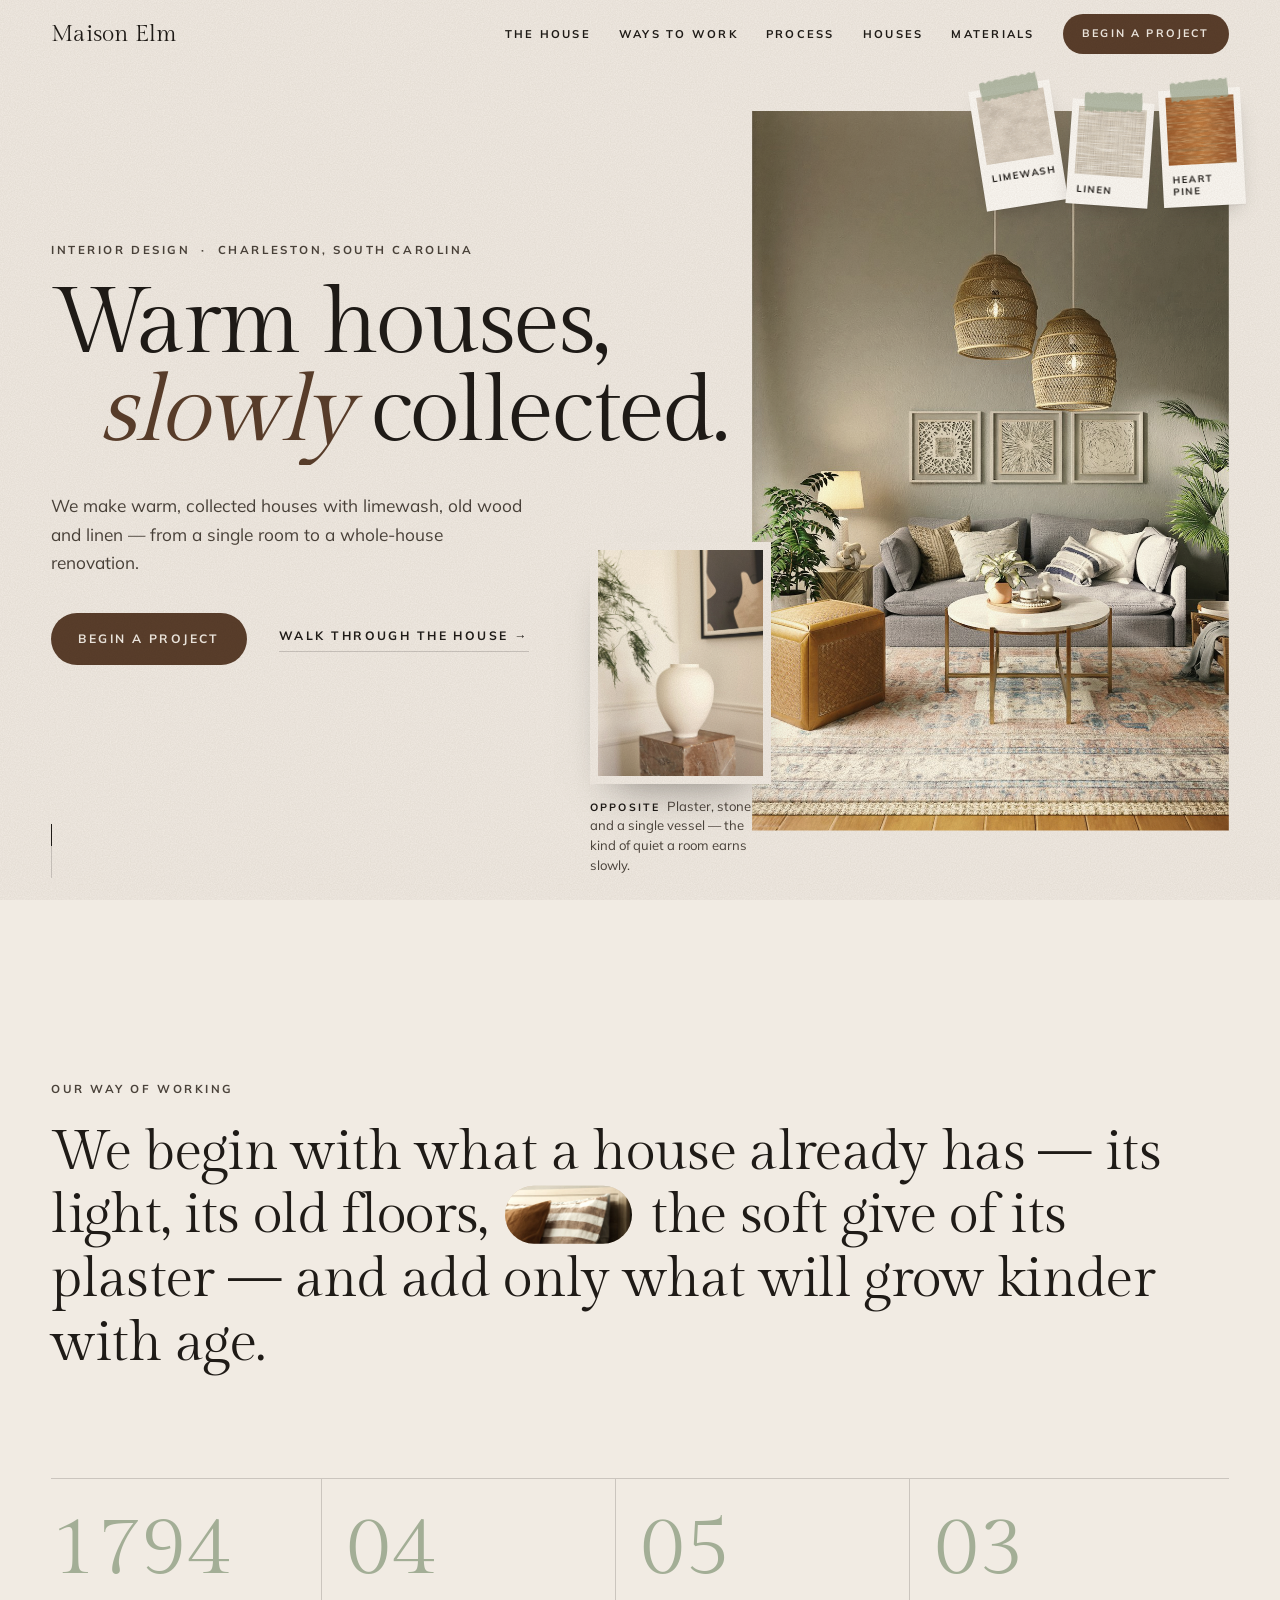
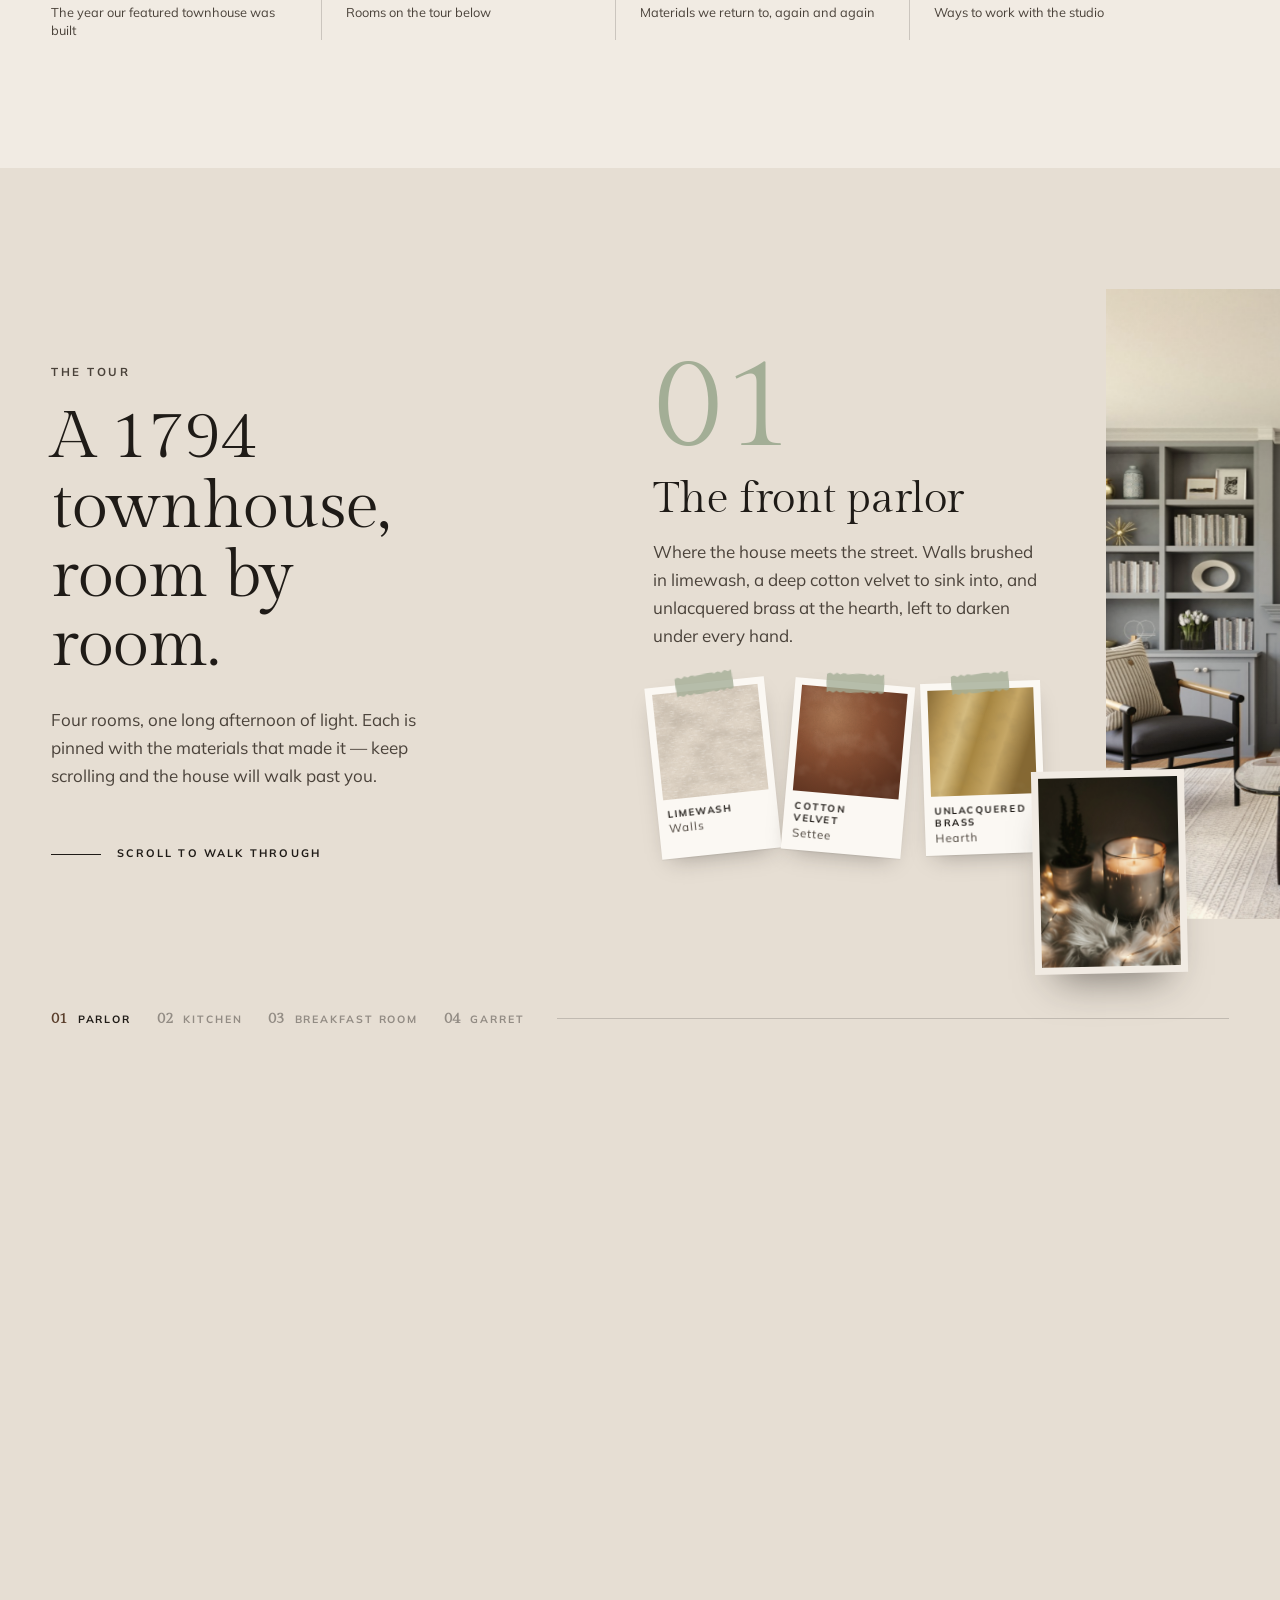
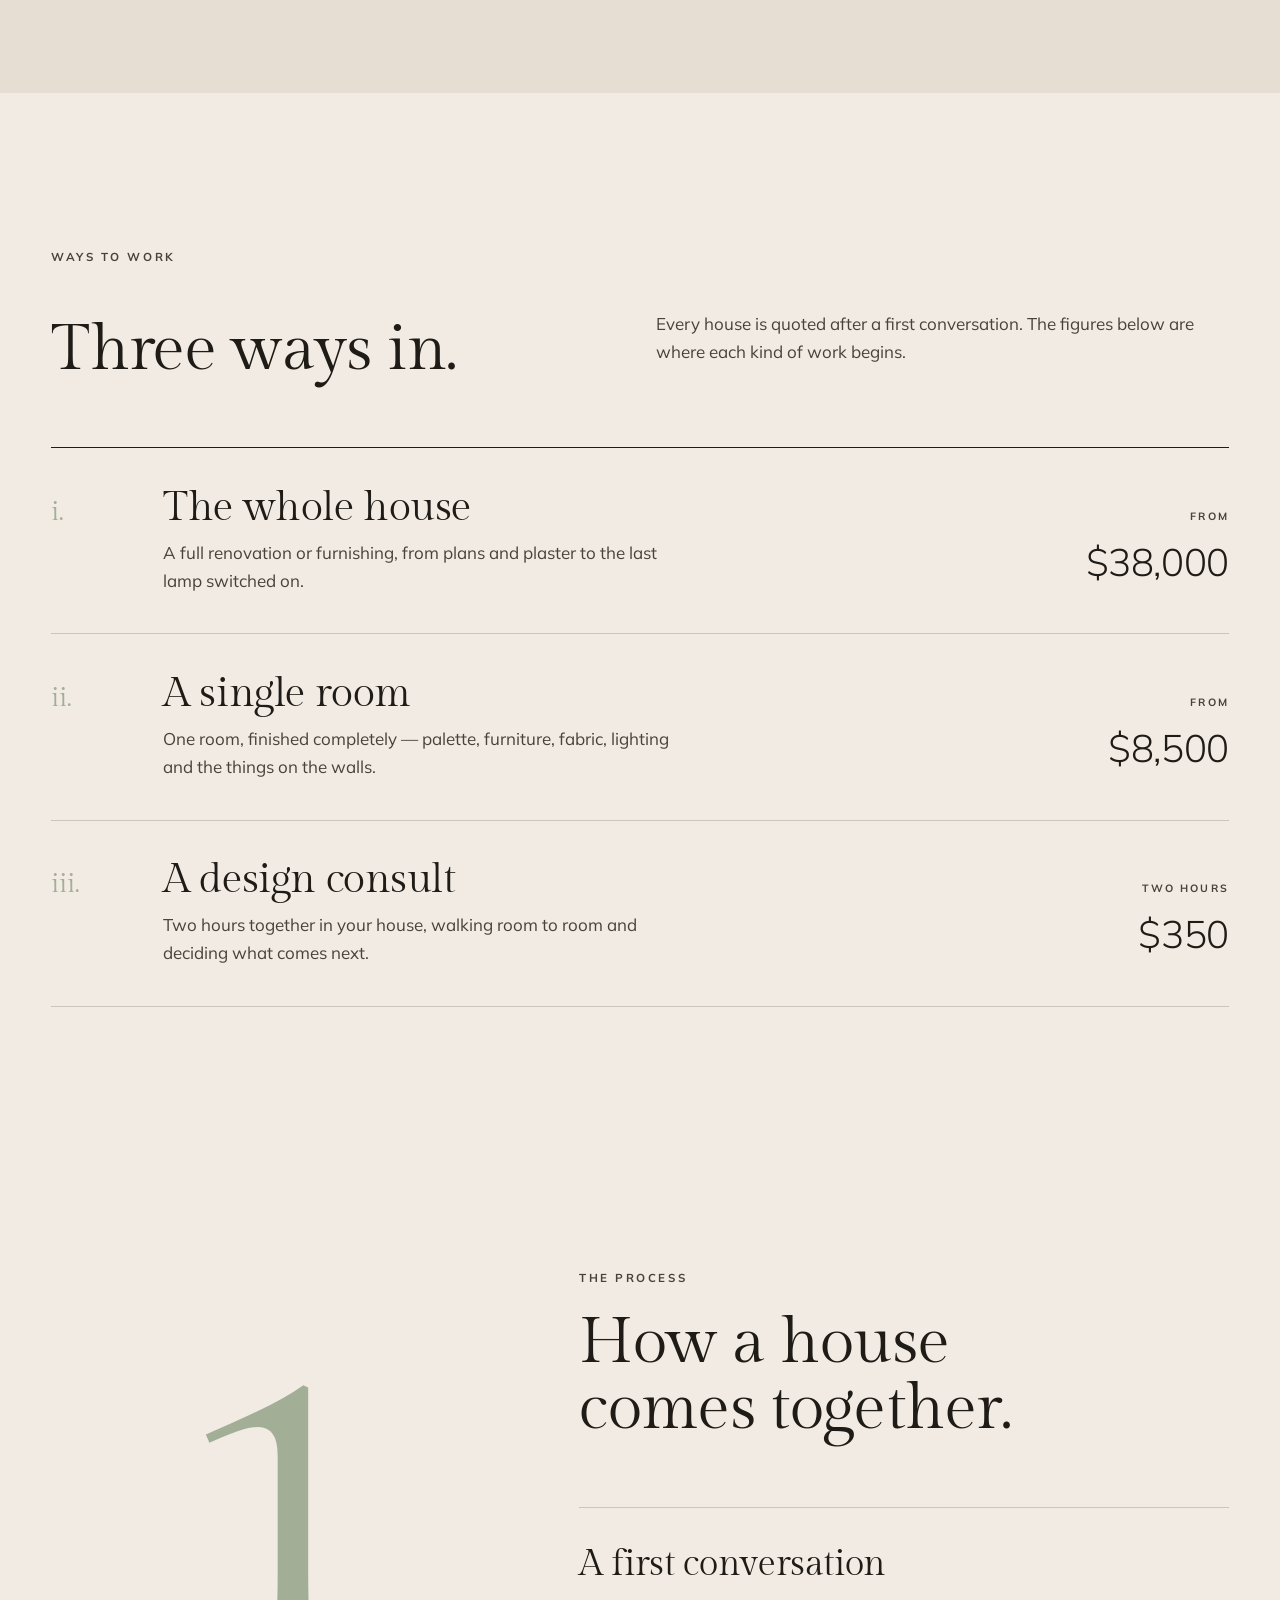
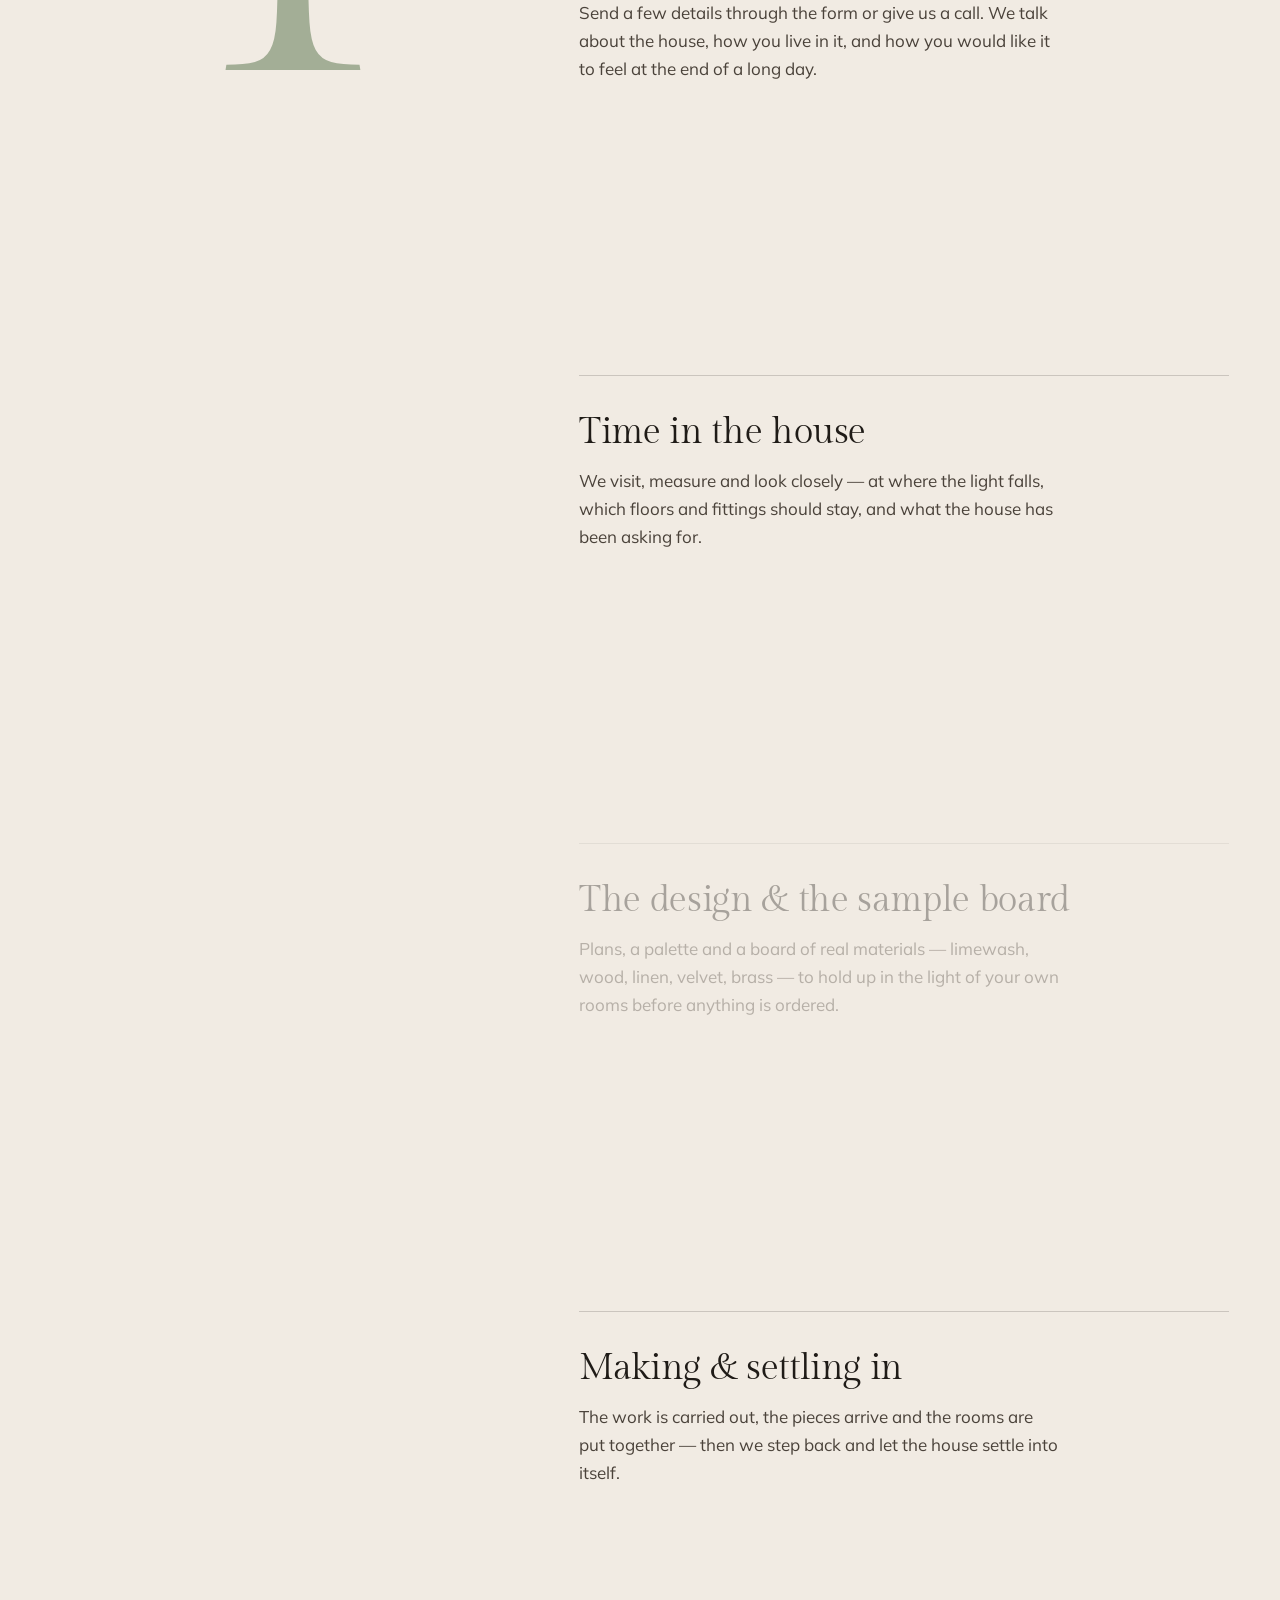
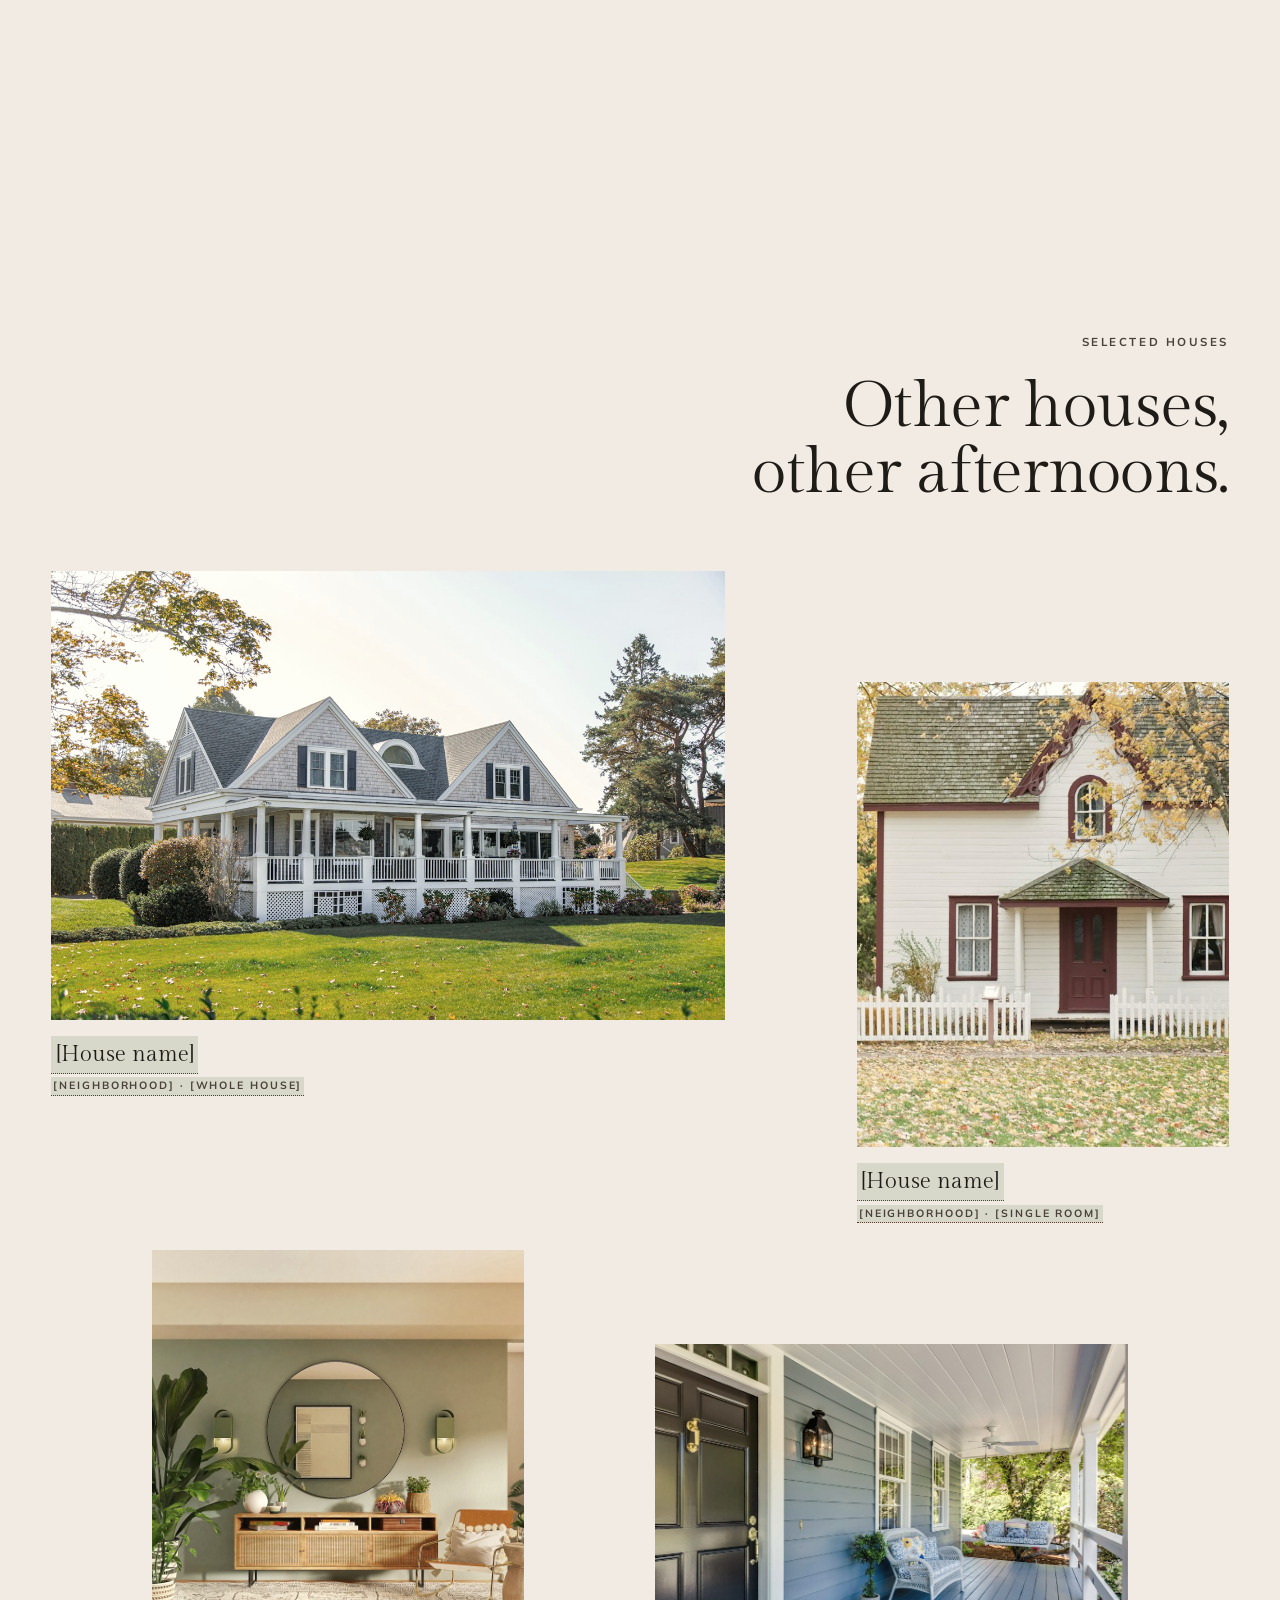
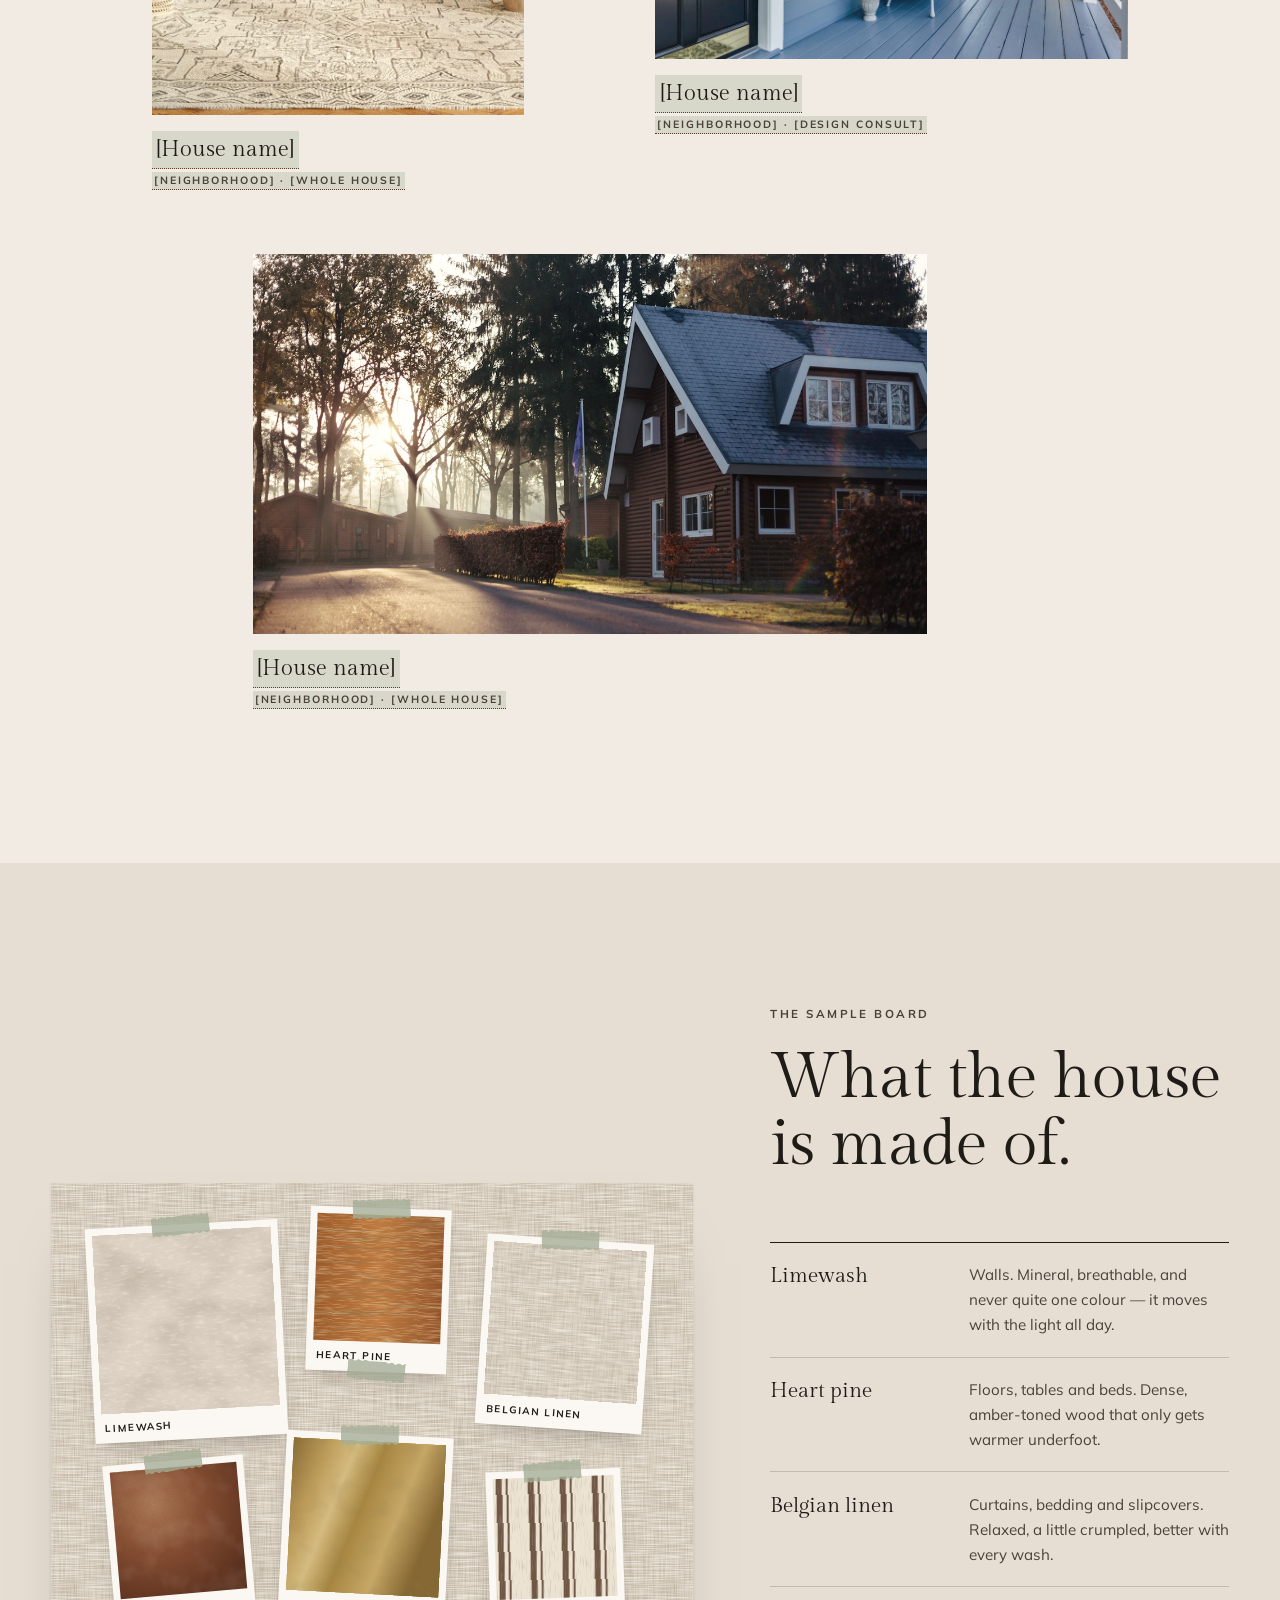
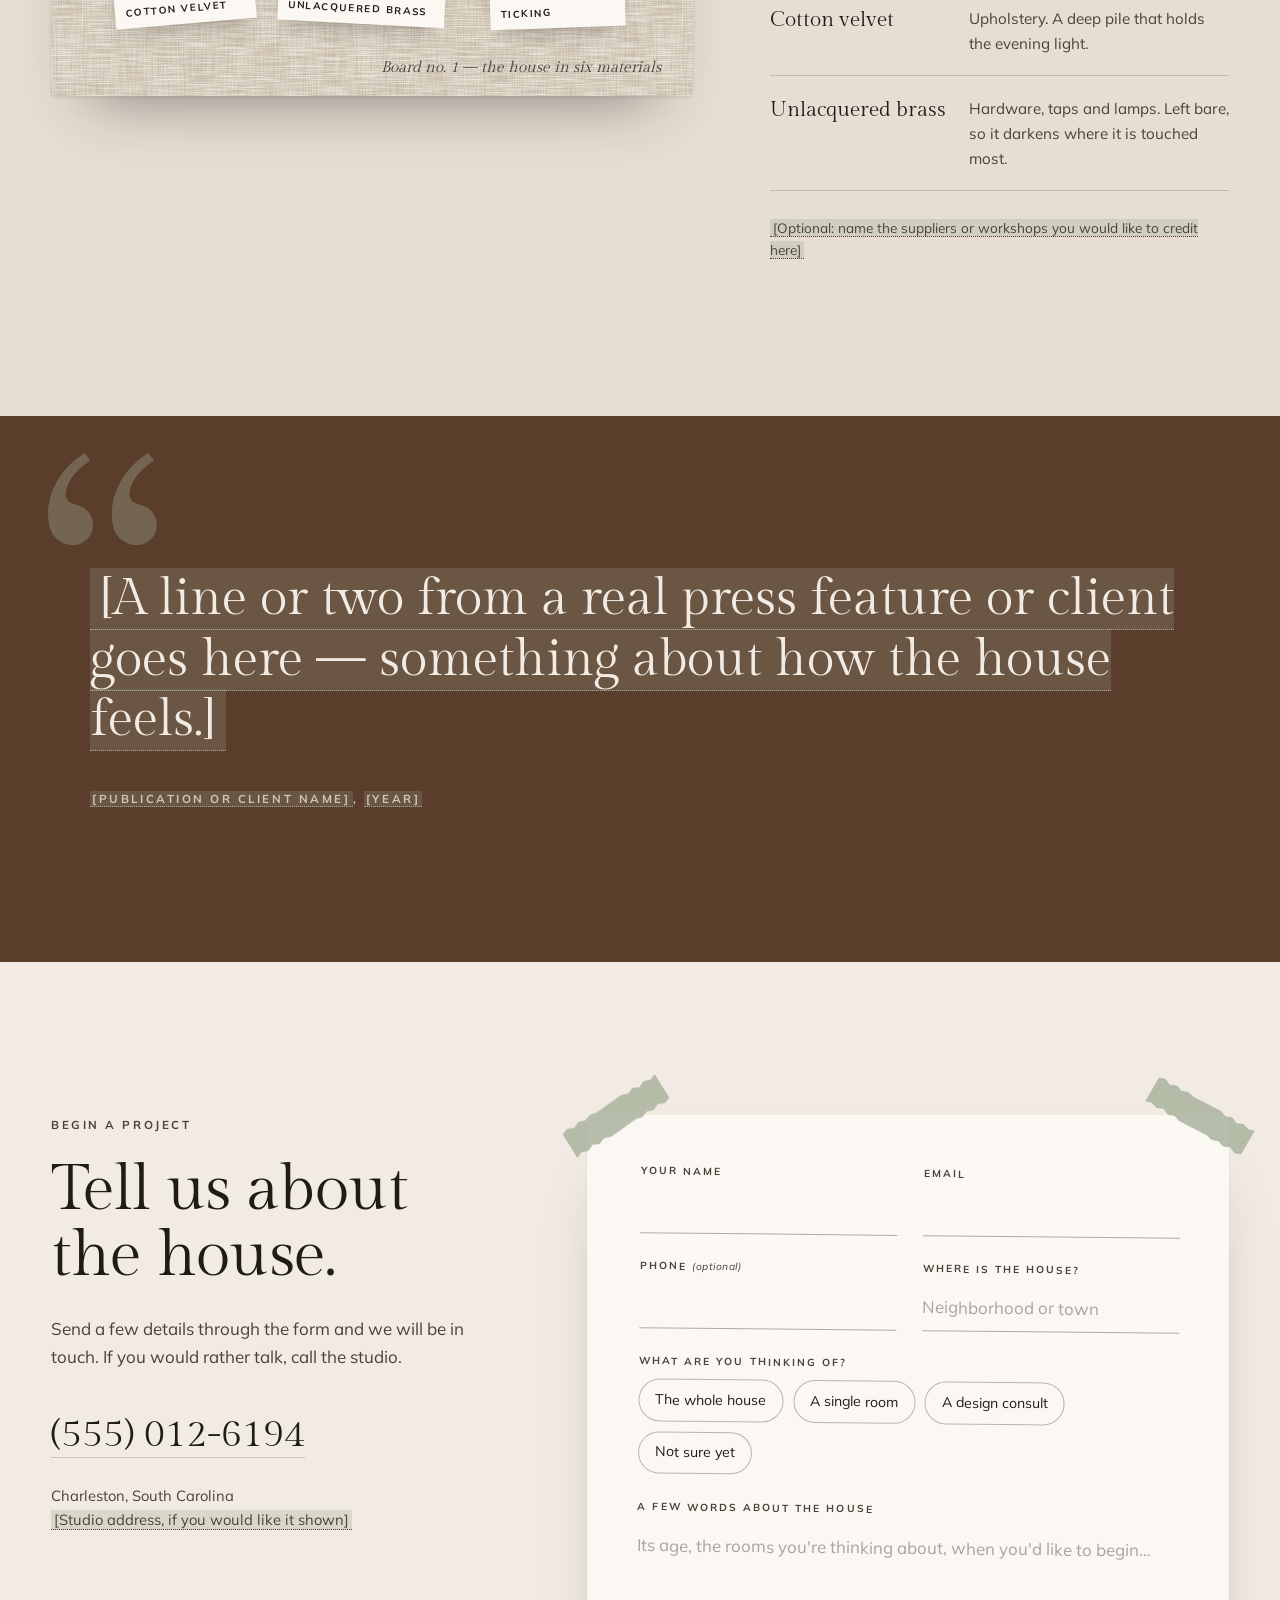
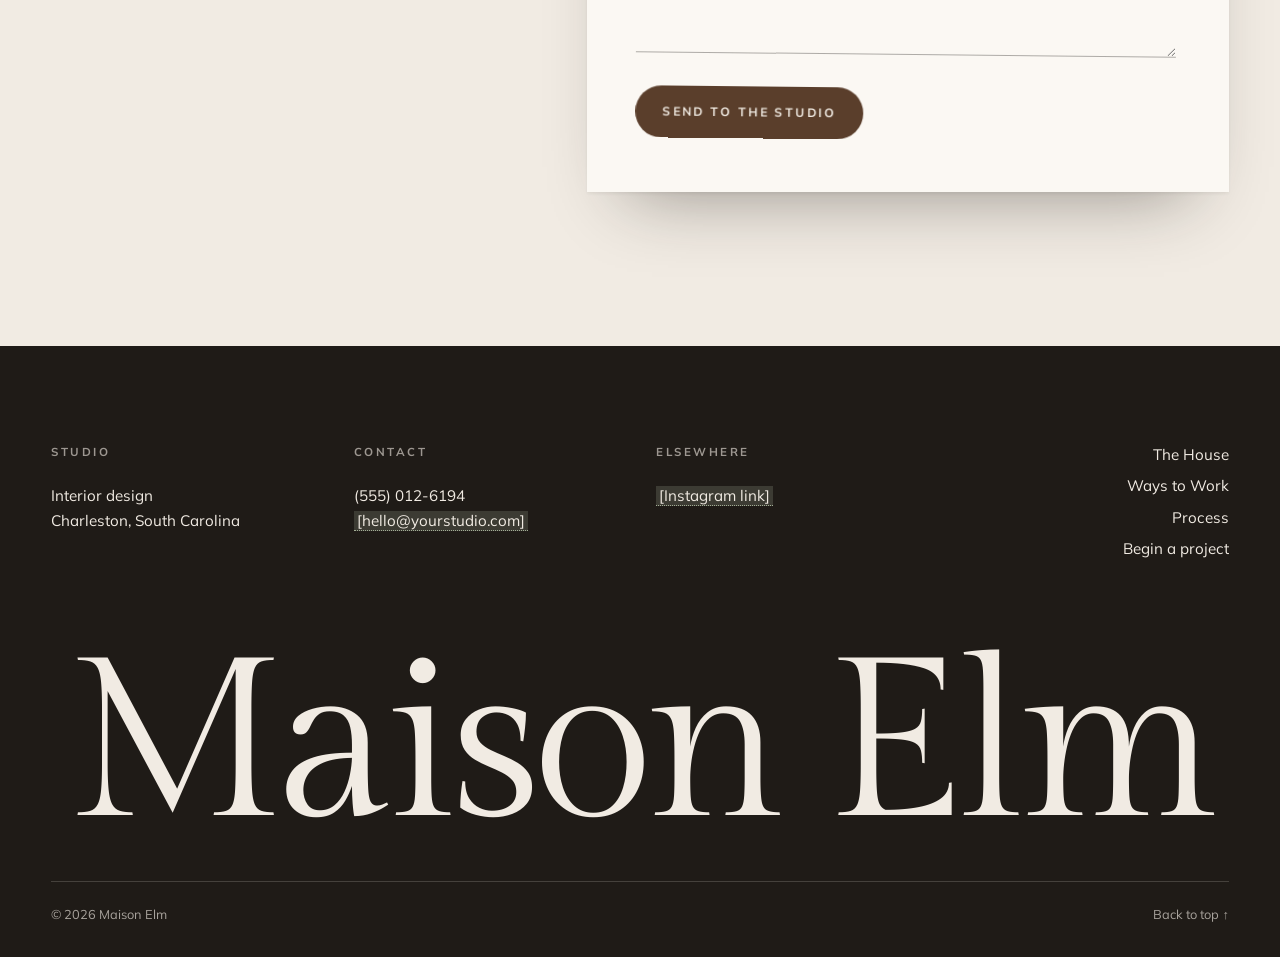
==== index.html @ 468bd179 "Build Maison Elm one-page website Shelter-magazine layout: hero with photo wipe and taped swatches, " ====
<!doctype html>
<html lang="en">
<head>
  <meta charset="utf-8">
  <meta name="viewport" content="width=device-width, initial-scale=1">
  <title>Maison Elm — Interior design in Charleston, South Carolina</title>
  <meta name="description" content="Maison Elm is an interior design studio in Charleston, South Carolina, making warm, collected houses with limewash, old wood and linen — from a single room to a whole-house renovation.">
  <meta property="og:title" content="Maison Elm — Interior design, Charleston">
  <meta property="og:description" content="Warm, collected houses with limewash, old wood and linen.">
  <meta property="og:image" content="images/hero-room.jpg">
  <meta name="theme-color" content="#F1EBE3">
  <link rel="icon" href="images/favicon.svg" type="image/svg+xml">

  <link rel="preconnect" href="https://fonts.googleapis.com">
  <link rel="preconnect" href="https://fonts.gstatic.com" crossorigin>
  <link href="https://fonts.googleapis.com/css2?family=Gilda+Display&family=Mulish:ital,wght@0,300;0,400;0,600;0,700;1,400&display=swap" rel="stylesheet">
  <link rel="stylesheet" href="css/style.css">
  <script>document.documentElement.classList.add('js');</script>
</head>
<body>

<!--
  =====================================================================
  HOW TO EDIT THIS PAGE
  Anything in [square brackets] with a dotted sage highlight is a
  PLACEHOLDER — replace it with your real details, then remove the
  class="ph" from around it. Photos live in the /images folder: drop
  in your own photo with the same file name to swap one.
  =====================================================================
-->

<a class="skip" href="#main">Skip to content</a>

<header class="site-header" id="top">
  <a class="wordmark" href="#top" aria-label="Maison Elm, back to top">Maison Elm</a>
  <nav class="site-nav" id="site-nav" aria-label="Main">
    <a href="#tour">The House</a>
    <a href="#work">Ways to Work</a>
    <a href="#process">Process</a>
    <a href="#houses">Houses</a>
    <a href="#materials">Materials</a>
    <a class="btn btn--small" href="#enquire">Begin a project</a>
  </nav>
  <button class="nav-toggle" aria-expanded="false" aria-controls="site-nav">
    <span class="nav-toggle__label">Menu</span>
    <span class="nav-toggle__lines" aria-hidden="true"></span>
  </button>
</header>

<main id="main">

  <!-- ============ HERO ============ -->
  <section class="hero" aria-labelledby="hero-title">
    <div class="hero__text">
      <p class="eyebrow hero__eyebrow">Interior design &nbsp;·&nbsp; Charleston, South Carolina</p>
      <h1 class="hero__title" id="hero-title">
        <span class="line"><span>Warm houses,</span></span>
        <span class="line line--indent"><span><em>slowly</em> collected.</span></span>
      </h1>
      <p class="hero__lede">We make warm, collected houses with limewash, old wood and linen — from a single room to a whole-house renovation.</p>
      <div class="hero__actions">
        <a class="btn" href="#enquire">Begin a project</a>
        <a class="link-arrow" href="#tour">Walk through the house <span aria-hidden="true">→</span></a>
      </div>
    </div>

    <div class="hero__media">
      <figure class="hero__photo photo">
        <img src="images/hero-room.jpg" width="1400" height="1400" alt="A sitting room in late-afternoon light, with woven rattan pendants, a linen sofa and an old rug." fetchpriority="high">
      </figure>

      <div class="hero__swatches" aria-hidden="true">
        <div class="swatch swatch--limewash" style="--r:-9deg; --d:0s"><span class="tape tape--top"></span><span class="swatch__chip"></span><span class="swatch__label">Limewash</span></div>
        <div class="swatch swatch--linen" style="--r:4deg; --d:.14s"><span class="tape tape--top"></span><span class="swatch__chip"></span><span class="swatch__label">Linen</span></div>
        <div class="swatch swatch--pine" style="--r:-3deg; --d:.28s"><span class="tape tape--top"></span><span class="swatch__chip"></span><span class="swatch__label">Heart pine</span></div>
      </div>

      <figure class="hero__detail">
        <div class="photo"><img src="images/hero-detail.jpg" width="700" height="1050" alt="A pale clay vessel on a marble plinth against a plaster wall."></div>
        <figcaption class="caption"><span class="caption__kicker">Opposite</span> Plaster, stone and a single vessel — the kind of quiet a room earns slowly.</figcaption>
      </figure>
    </div>

    <a class="hero__scroll" href="#philosophy" aria-label="Scroll to the next section"><span></span></a>
  </section>

  <!-- ============ PHILOSOPHY ============ -->
  <section class="philosophy" id="philosophy" aria-label="Our philosophy">
    <p class="eyebrow reveal">Our way of working</p>
    <p class="philosophy__statement reveal">
      We begin with what a house already has — its light, its old floors,
      <span class="pill photo" aria-hidden="true"><img src="images/philosophy-pill.jpg" width="600" height="900" alt="" loading="lazy"></span>
      the soft give of its plaster — and add only what will grow kinder with age.
    </p>

    <dl class="figures">
      <div class="figure reveal">
        <dt class="figure__label">The year our featured townhouse was built</dt>
        <dd class="figure__num" data-count="1794" data-from="1700">1794</dd>
      </div>
      <div class="figure reveal">
        <dt class="figure__label">Rooms on the tour below</dt>
        <dd class="figure__num" data-count="4" data-pad="2">04</dd>
      </div>
      <div class="figure reveal">
        <dt class="figure__label">Materials we return to, again and again</dt>
        <dd class="figure__num" data-count="5" data-pad="2">05</dd>
      </div>
      <div class="figure reveal">
        <dt class="figure__label">Ways to work with the studio</dt>
        <dd class="figure__num" data-count="3" data-pad="2">03</dd>
      </div>
    </dl>
  </section>

  <!-- ============ THE TOUR (signature) ============ -->
  <section class="tour" id="tour" aria-labelledby="tour-title">
    <div class="tour__sticky">
      <div class="tour__track">

        <div class="tour__intro">
          <p class="eyebrow">The tour</p>
          <h2 class="tour__title" id="tour-title">A 1794 townhouse, room by room.</h2>
          <p class="tour__intro-text">Four rooms, one long afternoon of light. Each is pinned with the materials that made it — keep scrolling and the house will walk past you.</p>
          <p class="tour__hint" aria-hidden="true"><span class="tour__hint-line"></span>Scroll to walk through</p>
        </div>

        <!-- Room 01 -->
        <article class="room" data-room="0" aria-labelledby="room1">
          <div class="room__text">
            <span class="room__num" aria-hidden="true">01</span>
            <h3 class="room__name" id="room1">The front parlor</h3>
            <p class="room__caption">Where the house meets the street. Walls brushed in limewash, a deep cotton velvet to sink into, and unlacquered brass at the hearth, left to darken under every hand.</p>
            <div class="room__swatches">
              <div class="card swatch swatch--limewash" style="--r:-6deg"><span class="tape tape--top"></span><span class="swatch__chip"></span><span class="swatch__label">Limewash<small>Walls</small></span></div>
              <div class="card swatch swatch--velvet" style="--r:5deg"><span class="tape tape--top"></span><span class="swatch__chip"></span><span class="swatch__label">Cotton velvet<small>Settee</small></span></div>
              <div class="card swatch swatch--brass" style="--r:-2deg"><span class="tape tape--top"></span><span class="swatch__chip"></span><span class="swatch__label">Unlacquered brass<small>Hearth</small></span></div>
            </div>
          </div>
          <figure class="room__media">
            <div class="room__frame photo"><img src="images/tour-parlor.jpg" width="1600" height="1600" alt="A parlor with a lit fireplace between painted bookcases, two armchairs facing each other." loading="lazy"></div>
            <div class="room__inset photo"><img src="images/tour-parlor-detail.jpg" width="600" height="900" alt="Close-up: a candle burning in a glass beside a sheepskin." loading="lazy"></div>
          </figure>
        </article>

        <!-- Room 02 -->
        <article class="room room--b" data-room="1" aria-labelledby="room2">
          <div class="room__text">
            <span class="room__num" aria-hidden="true">02</span>
            <h3 class="room__name" id="room2">The kitchen</h3>
            <p class="room__caption">A working room that still feels like it belongs to the house. Heart pine underfoot, brass taps that mellow with use, and linen at the window to soften the morning.</p>
            <div class="room__swatches">
              <div class="card swatch swatch--pine" style="--r:4deg"><span class="tape tape--top"></span><span class="swatch__chip"></span><span class="swatch__label">Heart pine<small>Floors</small></span></div>
              <div class="card swatch swatch--brass" style="--r:-5deg"><span class="tape tape--top"></span><span class="swatch__chip"></span><span class="swatch__label">Unlacquered brass<small>Taps &amp; pulls</small></span></div>
              <div class="card swatch swatch--linen" style="--r:3deg"><span class="tape tape--top"></span><span class="swatch__chip"></span><span class="swatch__label">Belgian linen<small>Window</small></span></div>
            </div>
          </div>
          <figure class="room__media">
            <div class="room__frame photo"><img src="images/tour-kitchen.jpg" width="1400" height="1867" alt="A kitchen with deep green cabinets, open shelves and warm wooden floors." loading="lazy"></div>
            <div class="room__inset photo"><img src="images/tour-kitchen-detail.jpg" width="600" height="900" alt="Close-up: a brass gooseneck tap over a pale stone counter." loading="lazy"></div>
          </figure>
        </article>

        <!-- Room 03 -->
        <article class="room room--c" data-room="2" aria-labelledby="room3">
          <div class="room__text">
            <span class="room__num" aria-hidden="true">03</span>
            <h3 class="room__name" id="room3">The breakfast room</h3>
            <p class="room__caption">Built around the low sun. Ticking on the window seat, a scrubbed table that takes everything in its stride, and limewash the colour of warm milk.</p>
            <div class="room__swatches">
              <div class="card swatch swatch--ticking" style="--r:-4deg"><span class="tape tape--top"></span><span class="swatch__chip"></span><span class="swatch__label">Ticking<small>Window seat</small></span></div>
              <div class="card swatch swatch--limewash" style="--r:6deg"><span class="tape tape--top"></span><span class="swatch__chip"></span><span class="swatch__label">Limewash<small>Walls</small></span></div>
              <div class="card swatch swatch--pine" style="--r:-3deg"><span class="tape tape--top"></span><span class="swatch__chip"></span><span class="swatch__label">Heart pine<small>Table</small></span></div>
            </div>
          </div>
          <figure class="room__media">
            <div class="room__frame photo"><img src="images/tour-breakfast.jpg" width="1600" height="1063" alt="A breakfast table by tall windows in low golden light, with a long wooden window seat." loading="lazy"></div>
            <div class="room__inset photo"><img src="images/tour-breakfast-detail.jpg" width="600" height="400" alt="Close-up: speckled clay cups and a pot on a pale shelf." loading="lazy"></div>
          </figure>
        </article>

        <!-- Room 04 -->
        <article class="room room--d" data-room="3" aria-labelledby="room4">
          <div class="room__text">
            <span class="room__num" aria-hidden="true">04</span>
            <h3 class="room__name" id="room4">The garret bedroom</h3>
            <p class="room__caption">Up under the eaves, where the house goes quiet. Belgian linen piled deep, old pine boards, and nothing at all that asks for attention.</p>
            <div class="room__swatches">
              <div class="card swatch swatch--linen" style="--r:5deg"><span class="tape tape--top"></span><span class="swatch__chip"></span><span class="swatch__label">Belgian linen<small>Bedding</small></span></div>
              <div class="card swatch swatch--pine" style="--r:-6deg"><span class="tape tape--top"></span><span class="swatch__chip"></span><span class="swatch__label">Heart pine<small>Bed &amp; boards</small></span></div>
              <div class="card swatch swatch--ticking" style="--r:2deg"><span class="tape tape--top"></span><span class="swatch__chip"></span><span class="swatch__label">Ticking<small>Cushions</small></span></div>
            </div>
          </div>
          <figure class="room__media">
            <div class="room__frame photo"><img src="images/tour-garret.jpg" width="1600" height="1067" alt="A low bed on a solid pine platform, piled with pale linen against a plaster wall." loading="lazy"></div>
            <div class="room__inset photo"><img src="images/tour-garret-detail.jpg" width="600" height="900" alt="Close-up: a small wooden side table holding books and a dried stem." loading="lazy"></div>
          </figure>
        </article>

        <div class="tour__outro">
          <p class="tour__outro-text">That is the house.<br>Yours will be different.</p>
          <a class="btn" href="#enquire">Tell us about it</a>
        </div>
      </div>

      <!-- Room index + progress -->
      <div class="tour__ui">
        <ol class="tour__index" aria-label="Rooms on the tour">
          <li><button type="button" data-go="0"><span>01</span> Parlor</button></li>
          <li><button type="button" data-go="1"><span>02</span> Kitchen</button></li>
          <li><button type="button" data-go="2"><span>03</span> Breakfast room</button></li>
          <li><button type="button" data-go="3"><span>04</span> Garret</button></li>
        </ol>
        <div class="tour__progress" aria-hidden="true"><span></span></div>
      </div>
    </div>
  </section>

  <!-- ============ WAYS TO WORK ============ -->
  <section class="work" id="work" aria-labelledby="work-title">
    <header class="section-head reveal">
      <p class="eyebrow">Ways to work</p>
      <h2 class="section-title" id="work-title">Three ways in.</h2>
      <p class="section-intro">Every house is quoted after a first conversation. The figures below are where each kind of work begins.</p>
    </header>

    <ol class="services">
      <li class="service reveal">
        <span class="service__num">i.</span>
        <div class="service__body">
          <h3 class="service__name">The whole house</h3>
          <p class="service__desc">A full renovation or furnishing, from plans and plaster to the last lamp switched on.</p>
        </div>
        <p class="service__fee"><span class="service__from">from</span> <span class="price">$38,000</span></p>
      </li>
      <li class="service reveal">
        <span class="service__num">ii.</span>
        <div class="service__body">
          <h3 class="service__name">A single room</h3>
          <p class="service__desc">One room, finished completely — palette, furniture, fabric, lighting and the things on the walls.</p>
        </div>
        <p class="service__fee"><span class="service__from">from</span> <span class="price">$8,500</span></p>
      </li>
      <li class="service reveal">
        <span class="service__num">iii.</span>
        <div class="service__body">
          <h3 class="service__name">A design consult</h3>
          <p class="service__desc">Two hours together in your house, walking room to room and deciding what comes next.</p>
        </div>
        <p class="service__fee"><span class="service__from">two hours</span> <span class="price">$350</span></p>
      </li>
    </ol>
  </section>

  <!-- ============ PROCESS ============ -->
  <section class="process" id="process" aria-labelledby="process-title">
    <div class="process__numeral" aria-hidden="true"><span class="process__digit">1</span></div>
    <div class="process__content">
      <header class="section-head reveal">
        <p class="eyebrow">The process</p>
        <h2 class="section-title" id="process-title">How a house comes together.</h2>
      </header>
      <ol class="steps">
        <li class="step" data-step="1">
          <span class="step__num">01</span>
          <h3 class="step__title">A first conversation</h3>
          <p>Send a few details through the form or give us a call. We talk about the house, how you live in it, and how you would like it to feel at the end of a long day.</p>
        </li>
        <li class="step" data-step="2">
          <span class="step__num">02</span>
          <h3 class="step__title">Time in the house</h3>
          <p>We visit, measure and look closely — at where the light falls, which floors and fittings should stay, and what the house has been asking for.</p>
        </li>
        <li class="step" data-step="3">
          <span class="step__num">03</span>
          <h3 class="step__title">The design &amp; the sample board</h3>
          <p>Plans, a palette and a board of real materials — limewash, wood, linen, velvet, brass — to hold up in the light of your own rooms before anything is ordered.</p>
        </li>
        <li class="step" data-step="4">
          <span class="step__num">04</span>
          <h3 class="step__title">Making &amp; settling in</h3>
          <p>The work is carried out, the pieces arrive and the rooms are put together — then we step back and let the house settle into itself.</p>
        </li>
      </ol>
    </div>
  </section>

  <!-- ============ SELECTED HOUSES ============ -->
  <section class="houses" id="houses" aria-labelledby="houses-title">
    <header class="section-head reveal">
      <p class="eyebrow">Selected houses</p>
      <h2 class="section-title" id="houses-title">Other houses, other afternoons.</h2>
    </header>
    <div class="houses__grid">
      <figure class="house house--1 reveal">
        <div class="photo"><img src="images/house-1.jpg" width="1200" height="800" alt="A shingled house with a deep white porch behind a green lawn." loading="lazy"></div>
        <figcaption><span class="house__name ph">[House name]</span><span class="house__meta ph">[Neighborhood] · [Whole house]</span></figcaption>
      </figure>
      <figure class="house house--2 reveal">
        <div class="photo"><img src="images/house-2.jpg" width="1000" height="664" alt="A small white clapboard cottage with a red door among autumn trees." loading="lazy"></div>
        <figcaption><span class="house__name ph">[House name]</span><span class="house__meta ph">[Neighborhood] · [Single room]</span></figcaption>
      </figure>
      <figure class="house house--3 reveal">
        <div class="photo"><img src="images/house-5.jpg" width="1000" height="1000" alt="A sage-green sitting room with a round mirror, a low wooden console and a patterned rug." loading="lazy"></div>
        <figcaption><span class="house__name ph">[House name]</span><span class="house__meta ph">[Neighborhood] · [Whole house]</span></figcaption>
      </figure>
      <figure class="house house--4 reveal">
        <div class="photo"><img src="images/house-3.jpg" width="1000" height="667" alt="A painted porch with a black front door, a lantern and a wicker settee." loading="lazy"></div>
        <figcaption><span class="house__name ph">[House name]</span><span class="house__meta ph">[Neighborhood] · [Design consult]</span></figcaption>
      </figure>
      <figure class="house house--5 reveal">
        <div class="photo"><img src="images/house-4.jpg" width="1200" height="800" alt="A gabled house among tall trees, lit by low evening sun." loading="lazy"></div>
        <figcaption><span class="house__name ph">[House name]</span><span class="house__meta ph">[Neighborhood] · [Whole house]</span></figcaption>
      </figure>
    </div>
  </section>

  <!-- ============ SAMPLE BOARD + SOURCES ============ -->
  <section class="materials" id="materials" aria-labelledby="materials-title">
    <div class="board reveal" aria-hidden="true">
      <div class="swatch board__s board__s--1 swatch--limewash" style="--r:-3deg"><span class="tape tape--top"></span><span class="swatch__chip"></span><span class="swatch__label">Limewash</span></div>
      <div class="swatch board__s board__s--2 swatch--pine" style="--r:2deg"><span class="tape tape--top"></span><span class="tape tape--bottom"></span><span class="swatch__chip"></span><span class="swatch__label">Heart pine</span></div>
      <div class="swatch board__s board__s--3 swatch--linen" style="--r:4deg"><span class="tape tape--top"></span><span class="swatch__chip"></span><span class="swatch__label">Belgian linen</span></div>
      <div class="swatch board__s board__s--4 swatch--velvet" style="--r:-5deg"><span class="tape tape--top"></span><span class="swatch__chip"></span><span class="swatch__label">Cotton velvet</span></div>
      <div class="swatch board__s board__s--5 swatch--brass" style="--r:3deg"><span class="tape tape--top"></span><span class="swatch__chip"></span><span class="swatch__label">Unlacquered brass</span></div>
      <div class="swatch board__s board__s--6 swatch--ticking" style="--r:-2deg"><span class="tape tape--top"></span><span class="swatch__chip"></span><span class="swatch__label">Ticking</span></div>
      <p class="board__note">Board no. 1 — <span>the house in six materials</span></p>
    </div>

    <div class="sources">
      <header class="section-head reveal">
        <p class="eyebrow">The sample board</p>
        <h2 class="section-title" id="materials-title">What the house is made of.</h2>
      </header>
      <dl class="sources__list">
        <div class="source reveal"><dt>Limewash</dt><dd>Walls. Mineral, breathable, and never quite one colour — it moves with the light all day.</dd></div>
        <div class="source reveal"><dt>Heart pine</dt><dd>Floors, tables and beds. Dense, amber-toned wood that only gets warmer underfoot.</dd></div>
        <div class="source reveal"><dt>Belgian linen</dt><dd>Curtains, bedding and slipcovers. Relaxed, a little crumpled, better with every wash.</dd></div>
        <div class="source reveal"><dt>Cotton velvet</dt><dd>Upholstery. A deep pile that holds the evening light.</dd></div>
        <div class="source reveal"><dt>Unlacquered brass</dt><dd>Hardware, taps and lamps. Left bare, so it darkens where it is touched most.</dd></div>
      </dl>
      <p class="sources__note reveal"><span class="ph">[Optional: name the suppliers or workshops you would like to credit here]</span></p>
    </div>
  </section>

  <!-- ============ PRESS ============ -->
  <section class="press" aria-label="In the press">
    <span class="press__mark" aria-hidden="true">“</span>
    <blockquote class="press__quote reveal">
      <p><span class="ph ph--dark">[A line or two from a real press feature or client goes here — something about how the house feels.]</span></p>
      <footer class="press__source"><span class="ph ph--dark">[Publication or client name]</span>, <span class="ph ph--dark">[Year]</span></footer>
    </blockquote>
  </section>

  <!-- ============ ENQUIRY FORM ============ -->
  <section class="enquire" id="enquire" aria-labelledby="enquire-title">
    <div class="enquire__intro reveal">
      <p class="eyebrow">Begin a project</p>
      <h2 class="section-title" id="enquire-title">Tell us about the house.</h2>
      <p>Send a few details through the form and we will be in touch. If you would rather talk, call the studio.</p>
      <p class="enquire__phone"><a href="tel:+15550126194">(555) 012-6194</a></p>
      <p class="enquire__where">Charleston, South Carolina<br><span class="ph">[Studio address, if you would like it shown]</span></p>
    </div>

    <div class="card-form reveal">
      <span class="tape tape--tl" aria-hidden="true"></span>
      <span class="tape tape--tr" aria-hidden="true"></span>
      <form class="form" name="project" method="POST" data-netlify="true" netlify-honeypot="company" action="#enquire" novalidate>
        <input type="hidden" name="form-name" value="project">
        <p class="hidden-field"><label>Leave this empty <input name="company" tabindex="-1" autocomplete="off"></label></p>

        <div class="form__row">
          <label class="field"><span>Your name</span><input name="name" type="text" autocomplete="name" required></label>
          <label class="field"><span>Email</span><input name="email" type="email" autocomplete="email" required></label>
        </div>
        <div class="form__row">
          <label class="field"><span>Phone <em>(optional)</em></span><input name="phone" type="tel" autocomplete="tel"></label>
          <label class="field"><span>Where is the house?</span><input name="location" type="text" placeholder="Neighborhood or town"></label>
        </div>

        <fieldset class="field field--choices">
          <legend>What are you thinking of?</legend>
          <div class="choices">
            <label class="choice"><input type="radio" name="service" value="Whole house"><span>The whole house</span></label>
            <label class="choice"><input type="radio" name="service" value="Single room"><span>A single room</span></label>
            <label class="choice"><input type="radio" name="service" value="Design consult"><span>A design consult</span></label>
            <label class="choice"><input type="radio" name="service" value="Not sure yet"><span>Not sure yet</span></label>
          </div>
        </fieldset>

        <label class="field"><span>A few words about the house</span><textarea name="message" rows="4" placeholder="Its age, the rooms you're thinking about, when you'd like to begin…"></textarea></label>

        <div class="form__foot">
          <button class="btn" type="submit">Send to the studio</button>
          <p class="form__status" role="status" aria-live="polite"></p>
        </div>
      </form>
    </div>
  </section>

</main>

<!-- ============ FOOTER ============ -->
<footer class="site-footer">
  <div class="footer__top">
    <div class="footer__col">
      <p class="eyebrow eyebrow--light">Studio</p>
      <p>Interior design<br>Charleston, South Carolina</p>
    </div>
    <div class="footer__col">
      <p class="eyebrow eyebrow--light">Contact</p>
      <p><a href="tel:+15550126194">(555) 012-6194</a><br><span class="ph ph--dark">[hello@yourstudio.com]</span></p>
    </div>
    <div class="footer__col">
      <p class="eyebrow eyebrow--light">Elsewhere</p>
      <p><span class="ph ph--dark">[Instagram link]</span></p>
    </div>
    <nav class="footer__col footer__nav" aria-label="Footer">
      <a href="#tour">The House</a>
      <a href="#work">Ways to Work</a>
      <a href="#process">Process</a>
      <a href="#enquire">Begin a project</a>
    </nav>
  </div>
  <p class="footer__name" aria-hidden="true">Maison Elm</p>
  <div class="footer__base">
    <p>© <span data-year>2026</span> Maison Elm</p>
    <a href="#top">Back to top ↑</a>
  </div>
</footer>

<script src="js/main.js" defer></script>
</body>
</html>
---- css/style.css ----
/* =====================================================================
   Maison Elm — stylesheet
   Colours and fonts live in :root below. Change a colour once there
   and it updates everywhere.
   ===================================================================== */

:root {
  --linen:   #F1EBE3;   /* page background */
  --plaster: #E6DED3;   /* tour + sample board */
  --walnut:  #5A3E2B;   /* buttons + press */
  --sage:    #A3AE96;   /* numerals + tape */
  --ink:     #1F1B17;   /* type + footer */

  --ink-soft: #4a423a;
  --rule: rgba(31, 27, 23, .18);
  --tape: rgba(163, 174, 150, .78);

  --serif: "Gilda Display", "Didot", "Bodoni 72", Georgia, serif;
  --sans: "Mulish", "Helvetica Neue", Arial, sans-serif;

  --gutter: clamp(1rem, 4vw, 3.5rem);
  --max: 1440px;
  --ease: cubic-bezier(.22, .8, .2, 1);
  --ease-wipe: cubic-bezier(.7, 0, .2, 1);
  --header-h: 68px;
}

/* ---------- Base ---------- */
*, *::before, *::after { box-sizing: border-box; }
html { -webkit-text-size-adjust: 100%; scroll-behavior: smooth; }
body {
  margin: 0;
  background: var(--linen);
  color: var(--ink);
  font-family: var(--sans);
  font-weight: 400;
  font-size: clamp(1rem, .95rem + .2vw, 1.0625rem);
  line-height: 1.65;
  -webkit-font-smoothing: antialiased;
  overflow-x: clip;
}
/* paper grain over everything */
body::after {
  content: "";
  position: fixed; inset: 0;
  background: url(../images/textures/grain.svg) repeat;
  background-size: 240px;
  opacity: .22;
  mix-blend-mode: multiply;
  pointer-events: none;
  z-index: 100;
}
img { display: block; max-width: 100%; height: auto; }
a { color: inherit; }
h1, h2, h3 { font-family: var(--serif); font-weight: 400; margin: 0; line-height: 1.04; letter-spacing: -.01em; }
p { margin: 0 0 1em; }
em { font-style: italic; }
button { font: inherit; color: inherit; }
::selection { background: var(--sage); color: var(--ink); }
:focus-visible { outline: 2px solid var(--walnut); outline-offset: 3px; }

.skip {
  position: absolute; left: 1rem; top: -4rem; z-index: 200;
  background: var(--ink); color: var(--linen); padding: .6rem 1rem; text-decoration: none;
}
.skip:focus { top: 1rem; }

/* small spaced capitals */
.eyebrow {
  font-family: var(--sans);
  font-size: .72rem;
  font-weight: 700;
  letter-spacing: .22em;
  text-transform: uppercase;
  color: var(--ink-soft);
  margin-bottom: 1.4rem;
}
.eyebrow--light { color: rgba(241, 235, 227, .6); }

/* PLACEHOLDERS — replace these with real details */
.ph {
  background: rgba(163, 174, 150, .32);
  border-bottom: 1px dotted var(--walnut);
  padding: 0 .2em;
  font-style: normal;
}
.ph--dark { background: rgba(163, 174, 150, .22); border-color: var(--sage); }

/* ---------- Buttons ---------- */
.btn {
  display: inline-flex; align-items: center; gap: .6em;
  background: var(--walnut); color: var(--linen);
  border: 0; border-radius: 999px;
  padding: 1rem 1.7rem;
  font-family: var(--sans); font-size: .76rem; font-weight: 700;
  letter-spacing: .2em; text-transform: uppercase; text-decoration: none;
  cursor: pointer;
  transition: background .4s var(--ease), transform .4s var(--ease);
}
.btn:hover { background: #47301f; transform: translateY(-2px); }
.btn--small { padding: .7rem 1.2rem; font-size: .68rem; }
.link-arrow {
  font-size: .76rem; font-weight: 700; letter-spacing: .2em; text-transform: uppercase;
  text-decoration: none; border-bottom: 1px solid var(--rule); padding-bottom: .3rem;
}
.link-arrow span { display: inline-block; transition: transform .4s var(--ease); }
.link-arrow:hover span { transform: translateX(5px); }

/* ---------- Photos share one warm late-afternoon light ---------- */
.photo { position: relative; overflow: hidden; background: #d9cdbd; }
.photo img { width: 100%; height: 100%; object-fit: cover; filter: sepia(.16) saturate(.9) contrast(.97) brightness(1.01); }
.photo::after {
  content: ""; position: absolute; inset: 0; pointer-events: none;
  background:
    linear-gradient(118deg, rgba(255, 190, 120, .26) 0%, rgba(255, 210, 160, .06) 45%, rgba(70, 38, 16, .16) 100%);
  mix-blend-mode: soft-light;
}

/* ---------- Tape ---------- */
.tape {
  position: absolute; z-index: 3;
  width: 58px; height: 20px;
  background: var(--tape);
  box-shadow: 0 1px 2px rgba(31, 27, 23, .08);
  clip-path: polygon(0 8%, 6% 0, 12% 10%, 18% 0, 24% 8%, 30% 0, 36% 6%, 64% 0, 70% 8%, 76% 0, 82% 10%, 88% 0, 94% 8%, 100% 0, 100% 92%, 94% 100%, 88% 90%, 82% 100%, 76% 92%, 70% 100%, 64% 94%, 36% 100%, 30% 92%, 24% 100%, 18% 90%, 12% 100%, 6% 92%, 0 100%);
}
.tape--top { top: -9px; left: 50%; transform: translateX(-50%) rotate(-3deg); }
.tape--bottom { bottom: -9px; left: 50%; transform: translateX(-50%) rotate(4deg); }

/* ---------- Swatches ---------- */
.swatch {
  position: relative;
  background: #fbf8f3;
  padding: 7px 7px 0;
  box-shadow: 0 1px 1px rgba(31, 27, 23, .06), 0 10px 22px -10px rgba(31, 27, 23, .35);
  transform: rotate(var(--r, 0deg));
}
.swatch__chip { display: block; aspect-ratio: 1; background-size: cover; background-position: center; }
.swatch__label {
  display: block;
  padding: .5rem .2rem .55rem;
  font-size: .6rem; font-weight: 700; letter-spacing: .16em; text-transform: uppercase;
  line-height: 1.3; color: var(--ink);
}
.swatch__label small { display: block; font-weight: 400; letter-spacing: .08em; text-transform: none; font-size: .72rem; color: var(--ink-soft); margin-top: .15rem; }
.swatch--limewash .swatch__chip { background-image: url(../images/textures/limewash.svg); }
.swatch--pine     .swatch__chip { background-image: url(../images/textures/heartpine.svg); }
.swatch--linen    .swatch__chip { background-image: url(../images/textures/linen.svg); background-size: 220px; }
.swatch--velvet   .swatch__chip { background-image: url(../images/textures/velvet.svg); }
.swatch--brass    .swatch__chip { background-image: url(../images/textures/brass.svg); }
.swatch--ticking  .swatch__chip { background-image: url(../images/textures/ticking.svg); background-size: 64px auto; background-repeat: repeat; }

.caption { font-size: .82rem; line-height: 1.5; color: var(--ink-soft); }
.caption__kicker { font-weight: 700; font-size: .66rem; letter-spacing: .2em; text-transform: uppercase; color: var(--ink); margin-right: .4em; }

/* =====================================================================
   HEADER
   ===================================================================== */
.site-header {
  position: fixed; top: 0; left: 0; right: 0; z-index: 50;
  height: var(--header-h);
  display: flex; align-items: center; justify-content: space-between;
  padding: 0 var(--gutter);
  transition: transform .5s var(--ease), background .4s, box-shadow .4s;
}
.site-header.is-solid { background: rgba(241, 235, 227, .92); backdrop-filter: blur(8px); -webkit-backdrop-filter: blur(8px); box-shadow: 0 1px 0 var(--rule); }
.site-header.is-hidden { transform: translateY(-100%); }
.wordmark { font-family: var(--serif); font-size: 1.45rem; text-decoration: none; letter-spacing: .01em; }
.site-nav { display: flex; align-items: center; gap: clamp(1rem, 2.2vw, 2.2rem); }
.site-nav a:not(.btn) {
  font-size: .7rem; font-weight: 700; letter-spacing: .2em; text-transform: uppercase; text-decoration: none;
  position: relative;
}
.site-nav a:not(.btn)::after {
  content: ""; position: absolute; left: 0; right: 0; bottom: -4px; height: 1px; background: currentColor;
  transform: scaleX(0); transform-origin: left; transition: transform .4s var(--ease);
}
.site-nav a:not(.btn):hover::after { transform: scaleX(1); }
.nav-toggle { display: none; }

/* =====================================================================
   HERO
   ===================================================================== */
.hero {
  position: relative;
  max-width: var(--max); margin: 0 auto;
  min-height: 100svh;
  padding: calc(var(--header-h) + 3vh) var(--gutter) 6vh;
  display: grid;
  grid-template-columns: repeat(12, 1fr);
  column-gap: 1.5rem;
  align-items: center;
}
.hero__text { grid-column: 1 / 9; grid-row: 1; position: relative; z-index: 4; padding-bottom: 4vh; }
.hero__title {
  font-size: clamp(3.3rem, 7.3vw, 8.8rem);
  line-height: .94;
  white-space: nowrap;
  letter-spacing: -.025em;
  margin: 0 0 2.2rem;
}
.hero__title .line { display: block; overflow: hidden; padding-bottom: .08em; margin-bottom: -.08em; }
.hero__title .line > span { display: inline-block; }
.hero__title .line--indent { padding-left: .5em; }
.hero__title em { font-style: italic; color: var(--walnut); }
.hero__lede { max-width: 30rem; font-size: 1.08rem; color: var(--ink-soft); margin-bottom: 2.2rem; }
.hero__actions { display: flex; align-items: center; gap: 2rem; flex-wrap: wrap; }

.hero__media { grid-column: 8 / 13; grid-row: 1; position: relative; }
.hero__photo { margin: 0; height: min(80vh, 820px); min-height: 460px; }
.hero__photo img { object-position: 40% 50%; }

.hero__swatches {
  position: absolute; top: -26px; right: -14px; z-index: 3;
  display: flex; gap: 10px;
}
.hero__swatches .swatch { width: clamp(64px, 6.4vw, 92px); }
.hero__swatches .swatch:nth-child(2) { margin-top: 16px; }
.hero__swatches .swatch:nth-child(3) { margin-top: 4px; }

.hero__detail {
  position: absolute; z-index: 3;
  left: -34%; bottom: -5vh;
  width: 38%;
  margin: 0;
  display: flex; flex-direction: column; gap: .8rem;
}
.hero__detail .photo { aspect-ratio: 3 / 4; border: 8px solid var(--linen); box-shadow: 0 24px 40px -24px rgba(31, 27, 23, .5); }
.hero__detail .caption { max-width: 16rem; }

.hero__scroll {
  position: absolute; left: var(--gutter); bottom: 2.4vh;
  width: 1px; height: 54px; background: var(--rule); overflow: hidden;
}
.hero__scroll span { position: absolute; left: 0; top: 0; width: 1px; height: 40%; background: var(--ink); animation: scrollcue 2.4s var(--ease) infinite; }
@keyframes scrollcue { 0% { transform: translateY(-100%); } 100% { transform: translateY(260%); } }

/* --- Load choreography (only when JS is on and motion allowed) --- */
@media (prefers-reduced-motion: no-preference) {
  .js .hero__photo { clip-path: inset(100% 0 0 0); }
  .js .hero__photo img { transform: scale(1.18); }
  .js .hero__title .line > span { transform: translateY(108%); }
  .js .hero__eyebrow, .js .hero__lede, .js .hero__actions { opacity: 0; transform: translateY(14px); }
  .js .hero__detail { opacity: 0; transform: translateY(40px); }
  .js .hero__swatches .swatch { opacity: 0; transform: translateY(-70vh) rotate(calc(var(--r) * -3)); }

  .is-loaded .hero__photo { clip-path: inset(0 0 0 0); transition: clip-path 1.5s var(--ease-wipe) .1s; }
  .is-loaded .hero__photo img { transform: scale(1); transition: transform 2.2s var(--ease) .1s; }
  .is-loaded .hero__title .line > span { transform: translateY(0); transition: transform 1.2s var(--ease) .45s; }
  .is-loaded .hero__title .line:nth-child(2) > span { transition-delay: .6s; }
  .is-loaded .hero__eyebrow, .is-loaded .hero__lede, .is-loaded .hero__actions { opacity: 1; transform: none; transition: opacity 1s var(--ease) .9s, transform 1s var(--ease) .9s; }
  .is-loaded .hero__lede { transition-delay: 1s; }
  .is-loaded .hero__actions { transition-delay: 1.1s; }
  .is-loaded .hero__detail { opacity: 1; transform: none; transition: opacity 1.1s var(--ease) 1.1s, transform 1.3s var(--ease) 1.1s; }
  .is-loaded .hero__swatches .swatch { animation: drop 1.05s cubic-bezier(.3, .9, .35, 1.12) calc(1.45s + var(--d)) both; }
}
@keyframes drop {
  0%   { opacity: 0; transform: translateY(-70vh) rotate(calc(var(--r) * -3)); }
  60%  { opacity: 1; }
  78%  { transform: translateY(6px) rotate(calc(var(--r) * 1.15)); }
  100% { opacity: 1; transform: translateY(0) rotate(var(--r)); }
}

/* ---------- Scroll reveals ---------- */
@media (prefers-reduced-motion: no-preference) {
  .js .reveal { opacity: 0; transform: translateY(28px); transition: opacity 1.1s var(--ease), transform 1.1s var(--ease); }
  .js .reveal.in-view { opacity: 1; transform: none; }
}

/* =====================================================================
   SECTIONS — shared
   ===================================================================== */
section { scroll-margin-top: 20px; }
.section-head { margin-bottom: clamp(2.5rem, 5vw, 4.5rem); }
.section-title { font-size: clamp(2.4rem, 5vw, 4.6rem); max-width: 14ch; }
.section-intro { max-width: 34rem; color: var(--ink-soft); margin-top: 1.4rem; }

/* =====================================================================
   PHILOSOPHY
   ===================================================================== */
.philosophy {
  max-width: var(--max); margin: 0 auto;
  padding: clamp(6rem, 14vw, 12rem) var(--gutter) clamp(5rem, 10vw, 9rem);
}
.philosophy__statement {
  font-family: var(--serif);
  font-size: clamp(1.9rem, 4.3vw, 4.1rem);
  line-height: 1.16;
  letter-spacing: -.012em;
  margin: 0 0 clamp(4rem, 8vw, 7rem);
  max-width: 1150px;
}
.pill {
  display: inline-block;
  vertical-align: middle;
  width: 2.3em; height: 1.05em;
  border-radius: 999px;
  margin: -.1em .08em 0;
  transform: translateY(-.04em);
}
.pill img { transition: transform 1.6s var(--ease); }
.philosophy__statement.in-view .pill img { transform: scale(1.12); }

.figures {
  margin: 0;
  display: grid; grid-template-columns: repeat(4, 1fr);
  border-top: 1px solid var(--rule);
}
.figure {
  display: flex; flex-direction: column-reverse; justify-content: flex-end;
  padding: 1.8rem 1.5rem 0 0;
  border-right: 1px solid var(--rule);
  margin-right: 1.5rem;
}
.figure:last-child { border-right: 0; margin-right: 0; }
.figure:nth-child(2) { transition-delay: .1s; }
.figure:nth-child(3) { transition-delay: .2s; }
.figure:nth-child(4) { transition-delay: .3s; }
.figure__num {
  margin: 0 0 .8rem;
  font-family: var(--serif);
  font-size: clamp(3.4rem, 6.4vw, 6.4rem);
  line-height: 1;
  color: var(--sage);
  font-variant-numeric: lining-nums tabular-nums;
}
.figure__label { font-size: .8rem; line-height: 1.45; color: var(--ink-soft); max-width: 15rem; }

/* =====================================================================
   THE TOUR — pinned, slides sideways
   ===================================================================== */
.tour { position: relative; background: var(--plaster); }
.tour__sticky { position: relative; }
.tour__track { display: flex; flex-direction: column; }

.tour__intro, .tour__outro { padding: clamp(4rem, 8vw, 6rem) var(--gutter); }
.tour__title { font-size: clamp(2.6rem, 5.2vw, 5rem); max-width: 11ch; margin-bottom: 1.6rem; }
.tour__intro-text { max-width: 25rem; color: var(--ink-soft); }
.tour__hint { display: none; }
.tour__outro-text { font-family: var(--serif); font-size: clamp(2rem, 3.6vw, 3.4rem); line-height: 1.1; margin-bottom: 2rem; }

.room {
  position: relative;
  display: grid;
  grid-template-columns: minmax(0, 5fr) minmax(0, 7fr);
  gap: clamp(2rem, 5vw, 6rem);
  align-items: center;
  padding: clamp(3rem, 6vw, 5rem) var(--gutter);
}
.room__text { position: relative; z-index: 2; }
.room__num {
  display: block;
  font-family: var(--serif);
  font-size: clamp(4.4rem, 10vw, 9.5rem);
  line-height: .8;
  color: var(--sage);
  margin-bottom: 1.2rem;
  font-variant-numeric: lining-nums;
}
.room__name { font-size: clamp(2rem, 3.4vw, 3.3rem); margin-bottom: 1rem; }
.room__caption { max-width: 27rem; color: var(--ink-soft); margin-bottom: 2rem; }
.room__swatches { display: flex; gap: clamp(.6rem, 1.2vw, 1.1rem); max-width: 25rem; }
.room__swatches .swatch { flex: 1 1 0; min-width: 0; }

.room__media { position: relative; margin: 0; }
.room__frame { height: min(70vh, 640px); }
.room__frame img { width: 116%; max-width: none; margin-left: -8%; will-change: transform; }
.room__inset {
  position: absolute; z-index: 2;
  left: -9%; bottom: -7%;
  width: 28%; aspect-ratio: 3 / 4;
  border: 7px solid var(--linen);
  box-shadow: 0 26px 40px -22px rgba(31, 27, 23, .55);
  will-change: transform;
}
.room--b .room__frame { height: min(76vh, 700px); width: 78%; margin-left: auto; }
.room--b .room__inset { left: 4%; bottom: auto; top: 8%; width: 30%; }
.room--c .room__frame { height: min(60vh, 560px); }
.room--c .room__inset { left: auto; right: -5%; bottom: -10%; width: 32%; aspect-ratio: 3 / 2; }
.room--d .room__frame { height: min(66vh, 600px); width: 92%; }
.room--d .room__inset { left: auto; right: 0; top: -8%; bottom: auto; width: 24%; }

.tour__ui { display: none; }

/* Pinned, sideways version (turned on by JS when motion is allowed) */
.tour--pinned .tour__sticky { position: sticky; top: 0; height: 100vh; height: 100svh; overflow: hidden; }
.tour--pinned .tour__track { flex-direction: row; height: 100%; will-change: transform; }
.tour--pinned .tour__intro,
.tour--pinned .tour__outro { flex: 0 0 auto; width: min(36rem, 86vw); display: flex; flex-direction: column; justify-content: center; padding-right: 2rem; }
.tour--pinned .tour__outro { width: min(30rem, 80vw); align-items: flex-start; }
.tour--pinned .tour__hint {
  display: flex; align-items: center; gap: 1rem; margin-top: 2.4rem;
  font-size: .68rem; font-weight: 700; letter-spacing: .2em; text-transform: uppercase;
}
.tour__hint-line { display: inline-block; width: 50px; height: 1px; background: var(--ink); animation: hint 2.2s var(--ease) infinite; transform-origin: left; }
@keyframes hint { 0% { transform: scaleX(0); } 60% { transform: scaleX(1); } 100% { transform: scaleX(1); opacity: 0; } }
.tour--pinned .room {
  flex: 0 0 auto;
  width: min(90vw, 1320px);
  height: 100%;
  padding: calc(var(--header-h) + 1rem) clamp(2rem, 6vw, 6rem) 7rem;
}
.tour--pinned .tour__ui {
  display: flex; align-items: center; gap: 2rem;
  position: absolute; left: var(--gutter); right: var(--gutter); bottom: 2rem; z-index: 4;
}
.tour__index { list-style: none; display: flex; gap: clamp(.8rem, 2vw, 2rem); margin: 0; padding: 0; flex: 0 0 auto; }
.tour__index button {
  background: none; border: 0; padding: .3rem 0; cursor: pointer;
  font-size: .66rem; font-weight: 700; letter-spacing: .18em; text-transform: uppercase;
  color: rgba(31, 27, 23, .42); transition: color .4s;
}
.tour__index button span { font-family: var(--serif); font-size: .95rem; letter-spacing: 0; margin-right: .35rem; color: inherit; }
.tour__index button[aria-current="true"] { color: var(--ink); }
.tour__index button[aria-current="true"] span { color: var(--walnut); }
.tour__progress { position: relative; flex: 1; height: 1px; background: var(--rule); }
.tour__progress span { position: absolute; inset: 0; background: var(--ink); transform-origin: left; transform: scaleX(0); }

/* swatch cards tumble in when a room arrives */
@media (prefers-reduced-motion: no-preference) {
  .tour--pinned .room .card { opacity: 0; transform: translate(40px, -120px) rotate(calc(var(--r) * 6)); }
  .tour--pinned .room.is-seen .card { animation: tumble 1.1s cubic-bezier(.3, .9, .35, 1.1) both; }
  .tour--pinned .room.is-seen .card:nth-child(2) { animation-delay: .12s; }
  .tour--pinned .room.is-seen .card:nth-child(3) { animation-delay: .24s; }
  .tour--pinned .room .room__num,
  .tour--pinned .room .room__name,
  .tour--pinned .room .room__caption { opacity: 0; transform: translateY(24px); transition: opacity .9s var(--ease), transform .9s var(--ease); }
  .tour--pinned .room.is-seen .room__num { opacity: 1; transform: none; }
  .tour--pinned .room.is-seen .room__name { opacity: 1; transform: none; transition-delay: .08s; }
  .tour--pinned .room.is-seen .room__caption { opacity: 1; transform: none; transition-delay: .16s; }
}
@keyframes tumble {
  0%   { opacity: 0; transform: translate(40px, -120px) rotate(calc(var(--r) * 6)); }
  55%  { opacity: 1; }
  75%  { transform: translate(-2px, 6px) rotate(calc(var(--r) * -.6)); }
  100% { opacity: 1; transform: translate(0, 0) rotate(var(--r)); }
}

/* =====================================================================
   WAYS TO WORK
   ===================================================================== */
.work { max-width: var(--max); margin: 0 auto; padding: clamp(6rem, 12vw, 11rem) var(--gutter); }
.work .section-head { display: grid; grid-template-columns: 1fr 1fr; align-items: end; column-gap: 2rem; }
.work .section-head .eyebrow { grid-column: 1 / -1; }
.services { list-style: none; margin: 0; padding: 0; border-top: 1px solid var(--ink); }
.service {
  display: grid;
  grid-template-columns: 5rem minmax(0, 1fr) auto;
  align-items: baseline;
  gap: 2rem;
  padding: clamp(1.8rem, 3vw, 2.8rem) 0;
  border-bottom: 1px solid var(--rule);
  transition: background .5s var(--ease), padding .5s var(--ease);
}
.service:hover { background: rgba(230, 222, 211, .55); }
.service__num { font-family: var(--serif); font-size: 1.6rem; color: var(--sage); }
.service__name { font-size: clamp(1.8rem, 3.2vw, 3rem); margin-bottom: .6rem; }
.service__desc { color: var(--ink-soft); max-width: 32rem; margin: 0; }
.service__fee { margin: 0; text-align: right; white-space: nowrap; }
.service__from { display: block; font-size: .66rem; font-weight: 700; letter-spacing: .2em; text-transform: uppercase; color: var(--ink-soft); margin-bottom: .3rem; }
.price {
  font-family: var(--sans); font-weight: 300;
  font-size: clamp(1.7rem, 3vw, 2.7rem);
  font-variant-numeric: tabular-nums lining-nums;
  letter-spacing: -.01em;
}

/* =====================================================================
   PROCESS — one giant numeral
   ===================================================================== */
.process {
  max-width: var(--max); margin: 0 auto;
  padding: 0 var(--gutter) clamp(6rem, 12vw, 10rem);
  display: grid; grid-template-columns: minmax(0, 5fr) minmax(0, 7fr); gap: clamp(2rem, 5vw, 6rem);
}
.process__numeral {
  position: sticky; top: 8vh; align-self: start;
  height: 84vh;
  display: flex; align-items: center; justify-content: center;
  font-family: var(--serif);
  font-size: clamp(16rem, 34vw, 34rem);
  line-height: .8;
  color: var(--sage);
  overflow: hidden;
}
.process__digit { display: inline-block; transition: transform .7s var(--ease), opacity .7s var(--ease); }
.process__digit.is-out { transform: translateY(-30%); opacity: 0; }
.process__digit.is-in { transform: translateY(30%); opacity: 0; transition: none; }
.process__content { padding-top: 12vh; }
.steps { list-style: none; margin: 0; padding: 0; }
.step {
  min-height: 52vh;
  padding: 2.4rem 0;
  border-top: 1px solid var(--rule);
  opacity: .35; transition: opacity .7s var(--ease);
}
.step.is-current { opacity: 1; }
.step__num { display: none; font-family: var(--serif); font-size: 3rem; color: var(--sage); line-height: 1; margin-bottom: .6rem; }
.step__title { font-size: clamp(1.7rem, 2.8vw, 2.6rem); margin-bottom: 1rem; }
.step p { max-width: 30rem; color: var(--ink-soft); }

/* =====================================================================
   SELECTED HOUSES — offset grid
   ===================================================================== */
.houses { max-width: var(--max); margin: 0 auto; padding: 0 var(--gutter) clamp(6rem, 12vw, 11rem); }
.houses .section-head { text-align: right; display: flex; flex-direction: column; align-items: flex-end; }
.houses__grid {
  display: grid;
  grid-template-columns: repeat(12, 1fr);
  column-gap: clamp(1rem, 2.4vw, 2.4rem);
  row-gap: clamp(2.5rem, 5vw, 5rem);
}
.house { margin: 0; }
.house .photo { aspect-ratio: 3 / 2; }
.house .photo img { transition: transform 1.6s var(--ease); }
.house:hover .photo img { transform: scale(1.04); }
.house figcaption { display: flex; flex-direction: column; gap: .2rem; margin-top: 1rem; }
.house__name { font-family: var(--serif); font-size: 1.4rem; align-self: flex-start; }
.house__meta { font-size: .66rem; font-weight: 700; letter-spacing: .18em; text-transform: uppercase; color: var(--ink-soft); align-self: flex-start; }
.house--1 { grid-column: 1 / 8; }
.house--2 { grid-column: 9 / 13; margin-top: 30%; }
.house--2 .photo { aspect-ratio: 4 / 5; }
.house--3 { grid-column: 2 / 6; margin-top: -10%; }
.house--3 .photo { aspect-ratio: 4 / 5; }
.house--4 { grid-column: 7 / 12; margin-top: 12%; }
.house--5 { grid-column: 3 / 10; }
.house--5 .photo { aspect-ratio: 16 / 9; }

/* =====================================================================
   SAMPLE BOARD + SOURCES
   ===================================================================== */
.materials {
  background: var(--plaster);
  padding: clamp(6rem, 11vw, 10rem) var(--gutter);
  display: grid;
  grid-template-columns: minmax(0, 7fr) minmax(0, 5fr);
  gap: clamp(3rem, 6vw, 7rem);
  align-items: center;
}
.materials > * { max-width: 760px; }
.board {
  position: relative;
  justify-self: end; width: 100%;
  aspect-ratio: 5 / 4;
  background: #efe8de url(../images/textures/linen.svg);
  background-size: 300px;
  box-shadow: 0 2px 3px rgba(31, 27, 23, .08), 0 40px 60px -40px rgba(31, 27, 23, .5);
  padding: 4%;
}
.board__s { position: absolute; }
.board__s--1 { left: 6%;  top: 8%;  width: 30%; }
.board__s--2 { left: 40%; top: 5%;  width: 22%; }
.board__s--3 { left: 67%; top: 11%; width: 26%; }
.board__s--4 { left: 9%;  top: 54%; width: 22%; }
.board__s--5 { left: 36%; top: 49%; width: 26%; }
.board__s--6 { left: 68%; top: 56%; width: 21%; }
.board__s .swatch__label { font-size: clamp(.5rem, .9vw, .62rem); }
.board__note {
  position: absolute; right: 5%; bottom: 3%; margin: 0;
  font-family: var(--serif); font-style: italic; font-size: clamp(.8rem, 1.2vw, 1rem); color: var(--ink-soft);
}
.board__note span { font-style: italic; }
.sources__list { margin: 0; border-top: 1px solid var(--ink); }
.source { display: grid; grid-template-columns: 11rem minmax(0, 1fr); gap: 1.4rem; padding: 1.2rem 0; border-bottom: 1px solid var(--rule); }
.source dt { font-family: var(--serif); font-size: 1.3rem; line-height: 1.3; }
.source dd { margin: 0; color: var(--ink-soft); font-size: .95rem; }
.sources__note { margin-top: 1.6rem; font-size: .85rem; color: var(--ink-soft); }

/* =====================================================================
   PRESS
   ===================================================================== */
.press {
  position: relative;
  background: var(--walnut);
  color: var(--linen);
  padding: clamp(6rem, 12vw, 11rem) var(--gutter);
  overflow: hidden;
}
.press__mark {
  position: absolute; left: 3vw; top: .02em;
  font-family: var(--serif); font-size: clamp(14rem, 30vw, 28rem); line-height: 1;
  color: rgba(163, 174, 150, .35);
  pointer-events: none;
}
.press__quote { position: relative; max-width: 1100px; margin: 0 auto; }
.press__quote p { font-family: var(--serif); font-size: clamp(1.9rem, 4vw, 3.8rem); line-height: 1.18; margin-bottom: 2.4rem; }
.press__source { font-size: .72rem; font-weight: 700; letter-spacing: .22em; text-transform: uppercase; color: rgba(241, 235, 227, .75); }

/* =====================================================================
   ENQUIRY — form on a taped card
   ===================================================================== */
.enquire {
  max-width: var(--max); margin: 0 auto;
  padding: clamp(6rem, 12vw, 11rem) var(--gutter);
  display: grid; grid-template-columns: minmax(0, 5fr) minmax(0, 7fr); gap: clamp(3rem, 6vw, 7rem);
  align-items: start;
}
.enquire__intro p { color: var(--ink-soft); max-width: 26rem; }
.enquire__intro .section-title { margin-bottom: 1.6rem; }
.enquire__phone { margin-top: 2rem; }
.enquire__phone a { font-family: var(--serif); font-size: clamp(1.8rem, 3vw, 2.6rem); color: var(--ink); text-decoration: none; border-bottom: 1px solid var(--rule); font-variant-numeric: lining-nums; }
.enquire__where { font-size: .92rem; }

.card-form {
  position: relative;
  background: #fbf8f3;
  padding: clamp(1.6rem, 4vw, 3.4rem);
  box-shadow: 0 2px 3px rgba(31, 27, 23, .06), 0 40px 70px -40px rgba(31, 27, 23, .45);
  transform: rotate(-.6deg);
}
.card-form .tape { width: 110px; height: 30px; }
.tape--tl { top: -14px; left: -26px; transform: rotate(-32deg); }
.tape--tr { top: -14px; right: -26px; transform: rotate(30deg); }
.form { transform: rotate(.6deg); }
.form__row { display: grid; grid-template-columns: 1fr 1fr; gap: 1.6rem; }
.field { display: block; margin: 0 0 1.6rem; border: 0; padding: 0; min-width: 0; }
.field > span, .field legend {
  display: block; margin-bottom: .5rem; padding: 0;
  font-size: .64rem; font-weight: 700; letter-spacing: .2em; text-transform: uppercase; color: var(--ink-soft);
}
.field em { font-weight: 400; letter-spacing: .05em; text-transform: none; }
.field input, .field textarea {
  width: 100%;
  font: inherit; font-size: 1.05rem; color: var(--ink);
  background: transparent;
  border: 0; border-bottom: 1px solid rgba(31, 27, 23, .35); border-radius: 0;
  padding: .45rem 0 .55rem;
  transition: border-color .3s;
}
.field textarea { resize: vertical; min-height: 6rem; }
.field input::placeholder, .field textarea::placeholder { color: rgba(31, 27, 23, .38); }
.field input:focus, .field textarea:focus { outline: none; border-bottom-color: var(--walnut); box-shadow: 0 1px 0 var(--walnut); }
.field.is-invalid input { border-bottom-color: #9b3b1f; }
.choices { display: flex; flex-wrap: wrap; gap: .6rem; }
.choice { position: relative; }
.choice input { position: absolute; left: 0; top: 0; width: 1px; height: 1px; opacity: 0; pointer-events: none; }
.choice span {
  display: inline-block; cursor: pointer;
  padding: .55rem 1rem; border: 1px solid rgba(31, 27, 23, .3); border-radius: 999px;
  font-size: .88rem; transition: background .3s, color .3s, border-color .3s;
}
.choice input:checked + span { background: var(--walnut); border-color: var(--walnut); color: var(--linen); }
.choice input:focus-visible + span { outline: 2px solid var(--walnut); outline-offset: 2px; }
.form__foot { display: flex; align-items: center; gap: 1.4rem; flex-wrap: wrap; margin-top: .6rem; }
.form__status { margin: 0; font-size: .92rem; color: var(--ink-soft); max-width: 22rem; }
.hidden-field { position: absolute; left: -9999px; }

/* =====================================================================
   FOOTER
   ===================================================================== */
.site-footer { background: var(--ink); color: var(--linen); padding: clamp(4rem, 8vw, 6rem) var(--gutter) 2rem; overflow: hidden; }
.footer__top { display: grid; grid-template-columns: repeat(4, 1fr); gap: 2rem; font-size: .95rem; }
.footer__top a { text-decoration: none; }
.footer__top a:hover { text-decoration: underline; }
.footer__nav { display: flex; flex-direction: column; gap: .4rem; align-items: flex-end; }
.footer__name {
  font-family: var(--serif);
  font-size: clamp(4.2rem, 17.6vw, 19rem);
  line-height: .85;
  letter-spacing: -.035em;
  white-space: nowrap;
  margin: clamp(3rem, 7vw, 6rem) 0 clamp(1.5rem, 3vw, 2.5rem);
  color: var(--linen);
  text-align: center;
}
.footer__base { display: flex; justify-content: space-between; gap: 1rem; border-top: 1px solid rgba(241, 235, 227, .18); padding-top: 1.4rem; font-size: .8rem; color: rgba(241, 235, 227, .65); }
.footer__base p { margin: 0; }
.footer__base a { text-decoration: none; }

/* =====================================================================
   RESPONSIVE
   ===================================================================== */
@media (max-width: 1080px) {
  .site-nav a:not(.btn) { display: none; }
  .site-nav a[href="#tour"], .site-nav a[href="#work"] { display: inline; }
  .hero__text { grid-column: 1 / 8; }
  .hero__media { grid-column: 7 / 13; }
  .hero__detail { left: -22%; width: 36%; }
  .process__numeral { font-size: clamp(12rem, 30vw, 20rem); }
  .materials { grid-template-columns: 1fr; }
  .board { justify-self: center; max-width: 720px; }
  .sources { max-width: 720px; justify-self: center; width: 100%; }
}

@media (max-width: 860px) {
  :root { --header-h: 60px; }
  .nav-toggle {
    display: inline-flex; align-items: center; gap: .7rem;
    background: none; border: 0; padding: .5rem 0; cursor: pointer;
    font-size: .7rem; font-weight: 700; letter-spacing: .2em; text-transform: uppercase;
  }
  .nav-toggle__lines { position: relative; width: 22px; height: 8px; border-top: 1px solid currentColor; border-bottom: 1px solid currentColor; transition: transform .4s var(--ease); }
  .nav-toggle[aria-expanded="true"] .nav-toggle__lines { transform: scaleY(0); }
  .site-nav {
    position: fixed; inset: 0; z-index: -1;
    flex-direction: column; justify-content: center; align-items: flex-start; gap: 1.2rem;
    padding: var(--header-h) var(--gutter) 3rem;
    background: var(--linen);
    opacity: 0; visibility: hidden; transition: opacity .45s var(--ease), visibility .45s;
  }
  .site-nav a:not(.btn), .site-nav a[href="#tour"], .site-nav a[href="#work"] {
    display: block; font-family: var(--serif); font-size: 2.4rem; letter-spacing: 0; text-transform: none; font-weight: 400;
  }
  .site-nav .btn { margin-top: 1.4rem; }
  .nav-open .site-nav { opacity: 1; visibility: visible; }
  .nav-open .site-header { background: var(--linen); }

  .hero { grid-template-columns: 1fr; align-content: start; row-gap: 2.6rem; padding-top: calc(var(--header-h) + 2rem); padding-bottom: 5rem; }
  .hero__text, .hero__media { grid-column: 1; }
  .hero__text { grid-row: 1; padding-bottom: 0; }
  .hero__media { grid-row: 2; margin-right: 0; width: 86%; margin-left: auto; }
  .hero__title { font-size: clamp(2.5rem, 11.2vw, 6.6rem); margin-bottom: 1.6rem; }
  .hero__title .line--indent { padding-left: .3em; }
  .hero__photo { height: auto; min-height: 0; aspect-ratio: 4 / 5; }
  .hero__swatches { top: -22px; right: -6px; }
  .hero__swatches .swatch { width: clamp(52px, 14vw, 78px); }
  .hero__detail { left: -16%; bottom: -3rem; width: 42%; }
  .hero__detail .photo { border-width: 5px; }
  .hero__detail .caption { display: none; }
  .hero__scroll { display: none; }

  .figures { grid-template-columns: 1fr 1fr; }
  .figure { padding: 1.6rem 1rem 1.6rem 0; margin-right: 0; border-right: 0; border-bottom: 1px solid var(--rule); }
  .figure:nth-child(odd) { border-right: 1px solid var(--rule); margin-right: 1rem; }

  .work .section-head { grid-template-columns: 1fr; }
  .service { grid-template-columns: 2.4rem minmax(0, 1fr); gap: .4rem 1rem; }
  .service__fee { grid-column: 2; text-align: left; margin-top: .9rem; }
  .service__from { display: inline; margin-right: .5rem; }

  .process { grid-template-columns: 1fr; }
  .process__numeral { display: none; }
  .process__content { padding-top: 0; }
  .step { min-height: 0; opacity: 1; }
  .step__num { display: block; }

  .houses .section-head { text-align: left; align-items: flex-start; }
  .houses__grid { grid-template-columns: repeat(6, 1fr); }
  .house--1 { grid-column: 1 / 7; }
  .house--2 { grid-column: 1 / 4; margin-top: 0; }
  .house--3 { grid-column: 4 / 7; margin-top: 30%; }
  .house--4 { grid-column: 1 / 7; margin-top: 0; }
  .house--5 { grid-column: 1 / 7; }
  .house__name { font-size: 1.15rem; }

  .source { grid-template-columns: 1fr; gap: .3rem; }

  .enquire { grid-template-columns: 1fr; }
  .form__row { grid-template-columns: 1fr; gap: 0; }

  .footer__top { grid-template-columns: 1fr 1fr; }
  .footer__nav { align-items: flex-start; }

  /* Tour on tablets & phones — still pinned and sideways, stacked inside each room */
  .tour--pinned .room {
    width: 100vw;
    grid-template-columns: 1fr;
    grid-template-rows: auto auto;
    align-content: center;
    gap: 1.6rem;
    padding: calc(var(--header-h) + .5rem) var(--gutter) 5.2rem;
  }
  .tour--pinned .room__media { grid-row: 1; }
  .tour--pinned .room__text { grid-row: 2; }
  .tour--pinned .room__frame,
  .tour--pinned .room--b .room__frame,
  .tour--pinned .room--c .room__frame,
  .tour--pinned .room--d .room__frame { height: 38svh; width: 100%; }
  .tour--pinned .room__inset,
  .tour--pinned .room--b .room__inset,
  .tour--pinned .room--c .room__inset,
  .tour--pinned .room--d .room__inset { left: auto; right: 4%; top: -5%; bottom: auto; width: 22%; aspect-ratio: 3 / 4; }
  .tour--pinned .room__num { font-size: 3.6rem; margin-bottom: .2rem; position: absolute; right: 0; top: -.2rem; }
  .tour--pinned .room__name { font-size: 1.9rem; margin-bottom: .6rem; padding-right: 4.5rem; }
  .tour--pinned .room__caption { font-size: .92rem; line-height: 1.55; margin-bottom: 1.1rem; }
  .tour--pinned .room__swatches { max-width: 19rem; }
  .tour--pinned .swatch__label { font-size: .52rem; padding: .35rem .1rem .4rem; }
  .tour--pinned .swatch__label small { font-size: .62rem; }
  .tour--pinned .tour__index li:not(:has([aria-current="true"])) button { font-size: 0; }
  .tour--pinned .tour__index li:not(:has([aria-current="true"])) button span { font-size: .95rem; }
  .tour--pinned .tour__ui { bottom: 1.4rem; gap: 1rem; }
  .tour--pinned .tour__index { gap: .9rem; }

  .room { grid-template-columns: 1fr; }
  .room__media { order: -1; }
  .room__frame, .room--b .room__frame, .room--c .room__frame, .room--d .room__frame { width: 100%; height: 56vw; min-height: 240px; }
  .room__inset { width: 26%; }
}

@media (max-width: 560px) {
  .hero__actions { gap: 1.4rem; }
  .figure__num { font-size: 3rem; }
  .figure__label { font-size: .74rem; }
  .card-form .tape { width: 80px; height: 24px; }
  .tape--tl { left: -12px; } .tape--tr { right: -12px; }
  .footer__top { grid-template-columns: 1fr; }
  .tour--pinned .room__inset { width: 24%; border-width: 4px; }
  .tour--pinned .room__frame,
  .tour--pinned .room--b .room__frame,
  .tour--pinned .room--c .room__frame,
  .tour--pinned .room--d .room__frame { height: 34svh; }
}

/* Portrait tablets: use the extra height */
@media (min-width: 561px) and (max-width: 860px) {
  .tour--pinned .room__frame,
  .tour--pinned .room--b .room__frame,
  .tour--pinned .room--c .room__frame,
  .tour--pinned .room--d .room__frame { height: 44svh; }
  .tour--pinned .room__name { font-size: 2.6rem; }
  .tour--pinned .room__num { font-size: 4.6rem; }
  .tour--pinned .room__caption { font-size: 1.02rem; max-width: 34rem; }
  .tour--pinned .room__swatches { max-width: 25rem; }
  .tour--pinned .swatch__label { font-size: .6rem; }
  .tour--pinned .swatch__label small { font-size: .72rem; }
}

/* Short, wide screens (e.g. landscape tablets/laptops) */
@media (min-width: 861px) and (max-height: 760px) {
  .tour--pinned .room { padding-bottom: 5.2rem; }
  .room__num { font-size: clamp(3.6rem, 8vw, 6rem); }
  .room__caption { margin-bottom: 1.3rem; }
  .room__swatches { max-width: 20rem; }
}

/* =====================================================================
   REDUCED MOTION — everything visible, nothing moves on its own
   ===================================================================== */
@media (prefers-reduced-motion: reduce) {
  html { scroll-behavior: auto; }
  *, *::before, *::after { animation-duration: .001ms !important; animation-iteration-count: 1 !important; transition-duration: .001ms !important; }
  .hero__scroll, .tour__hint-line { display: none; }
}
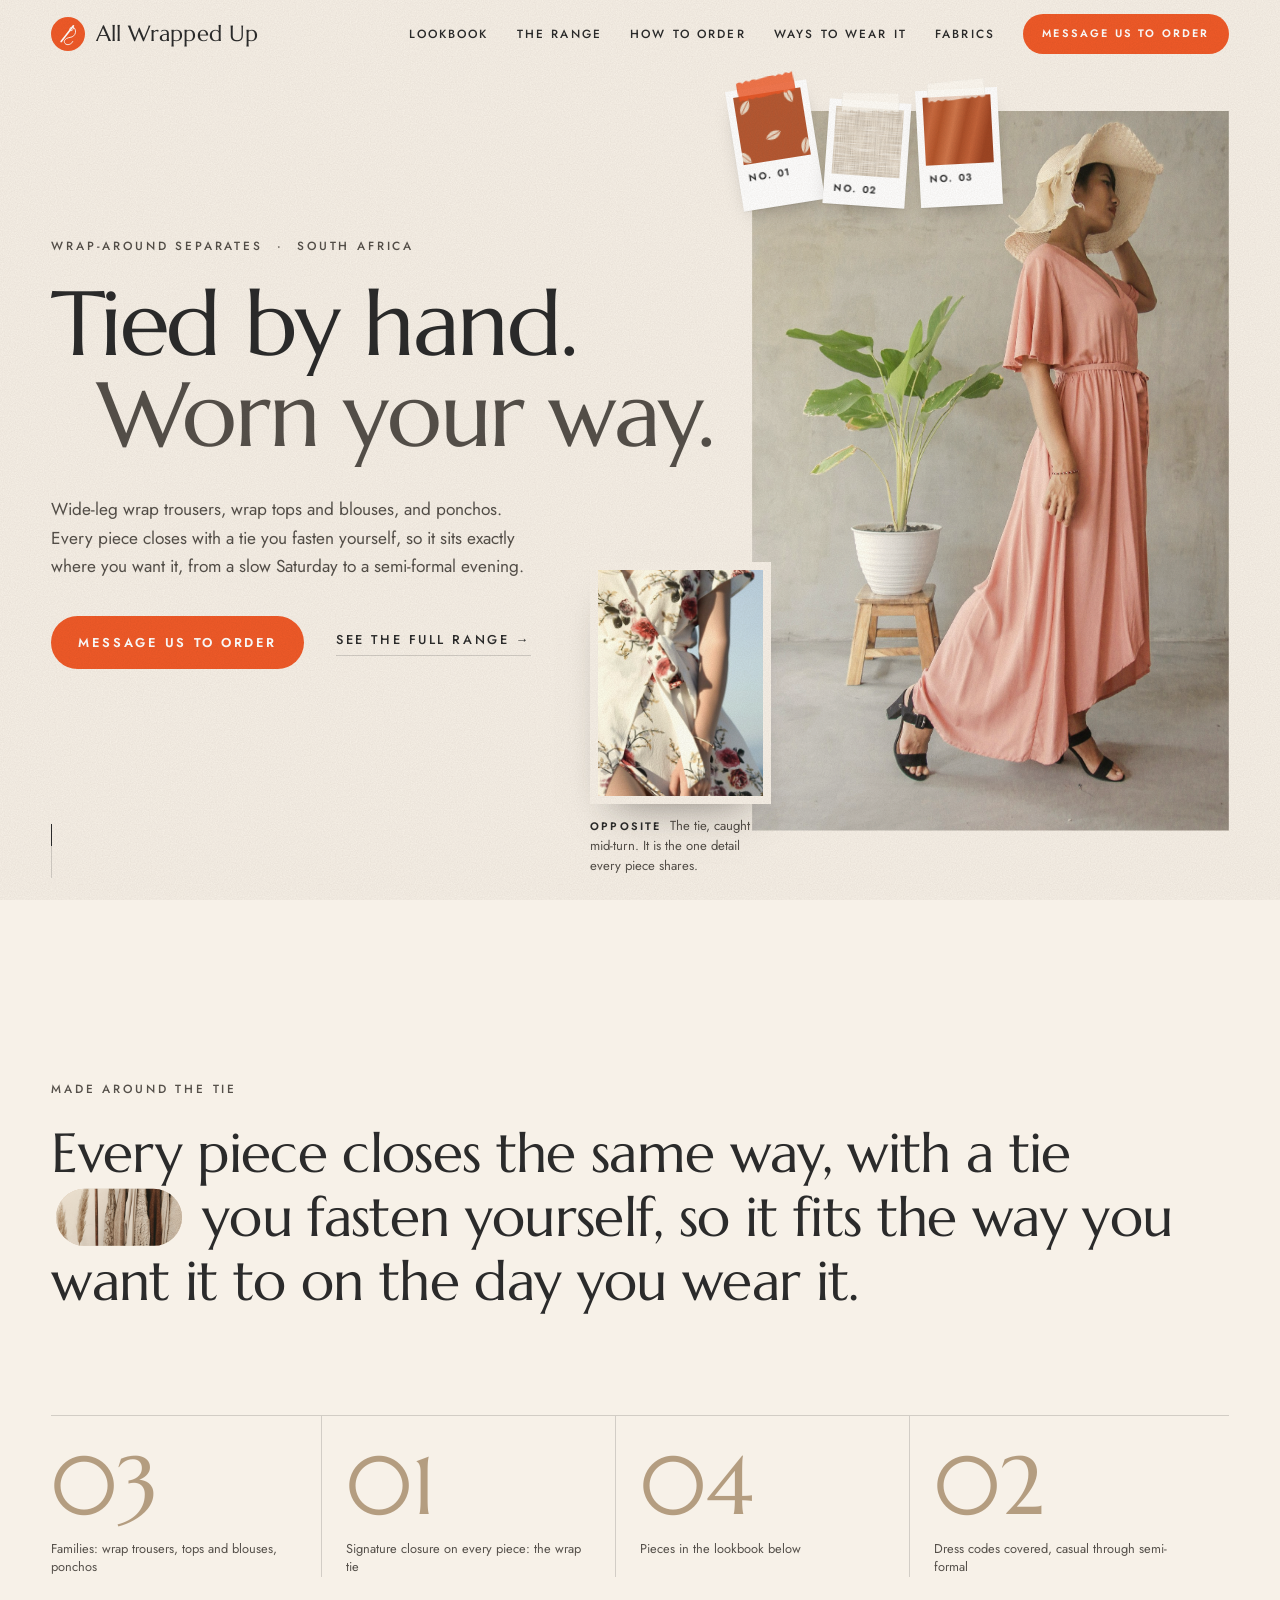
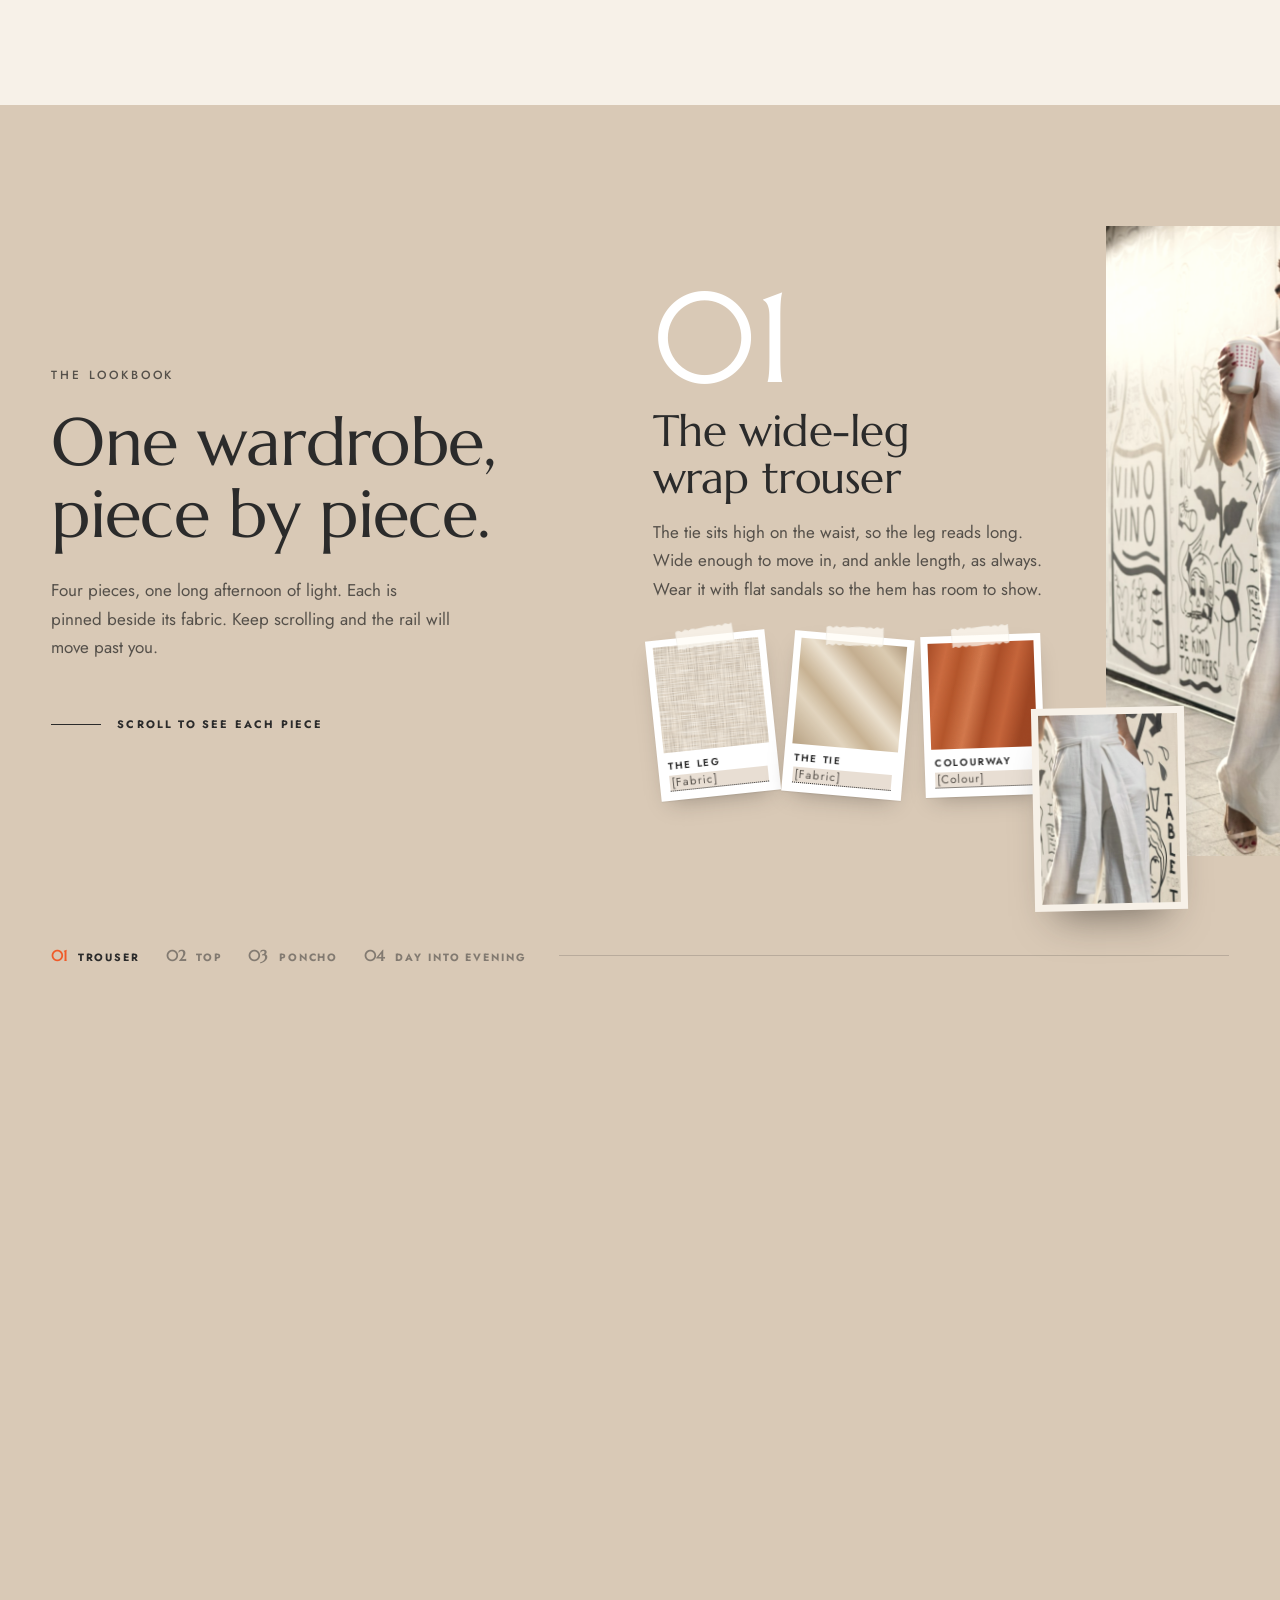
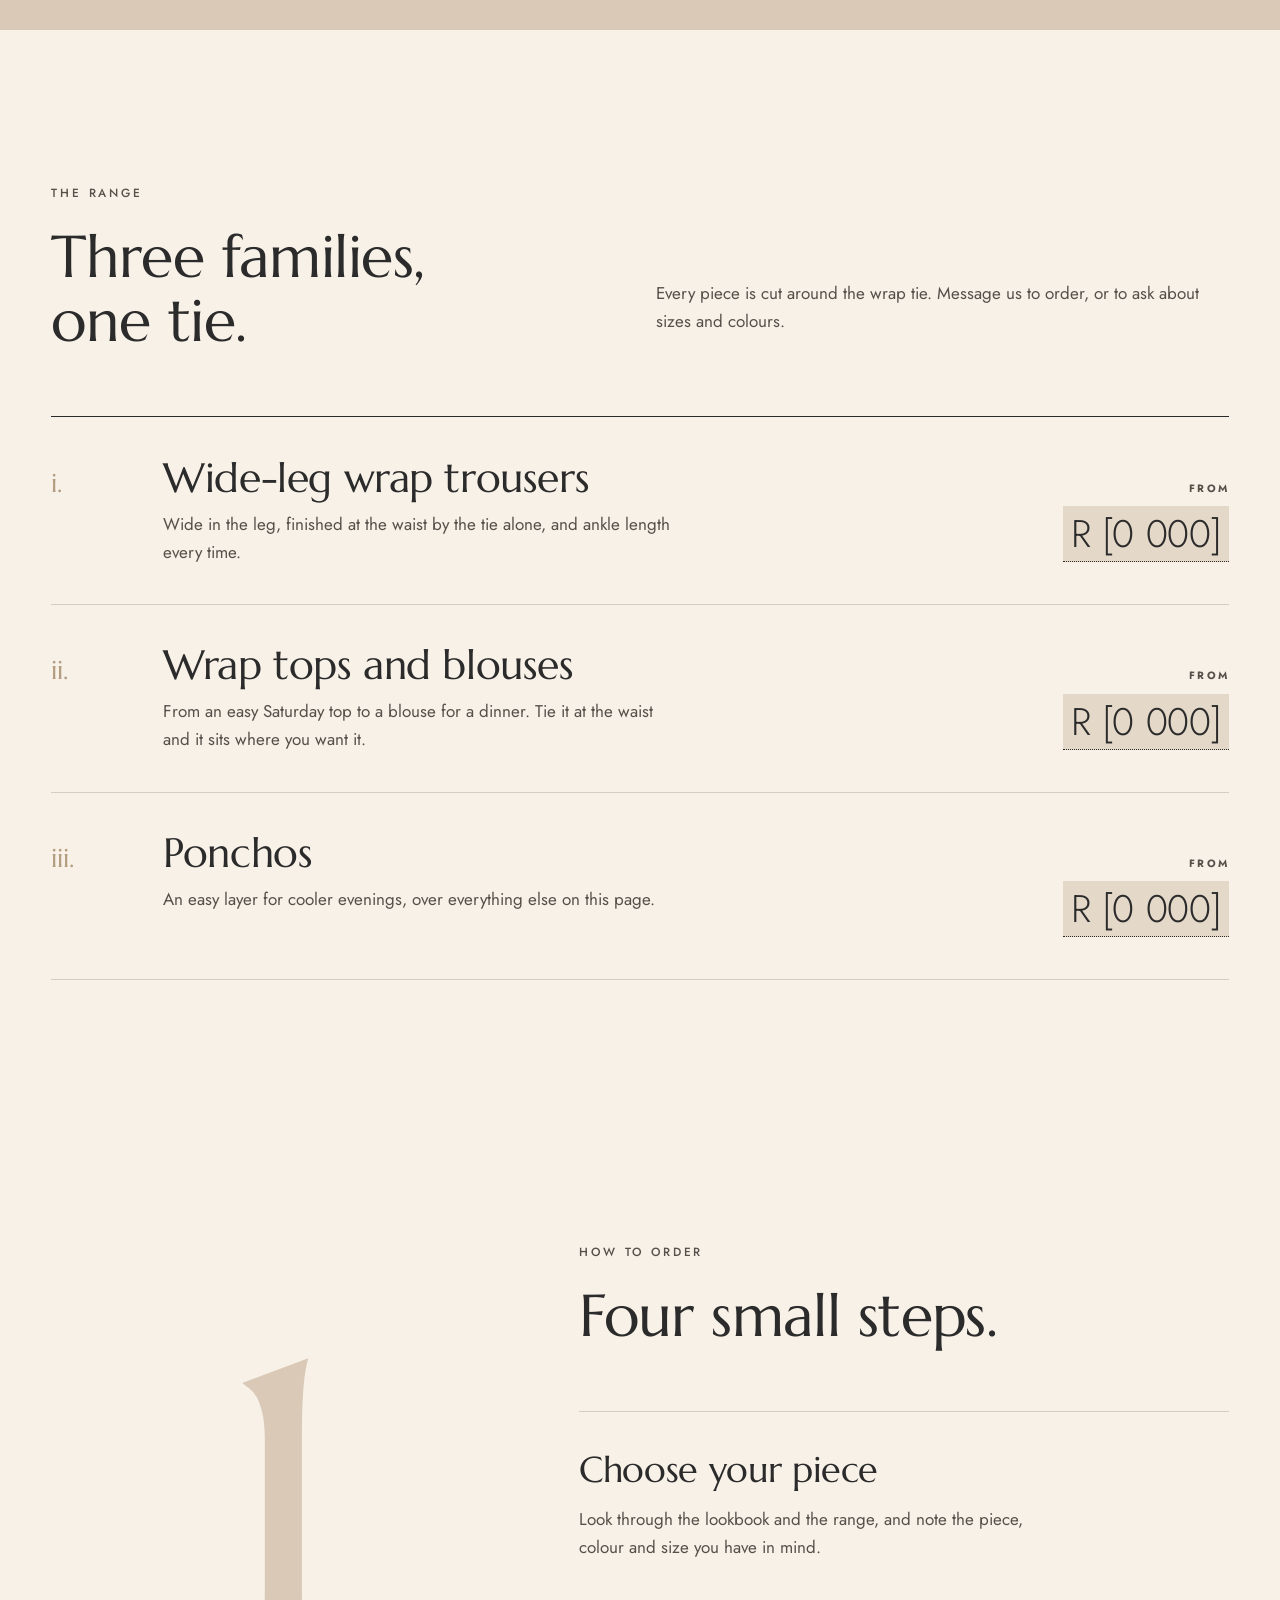
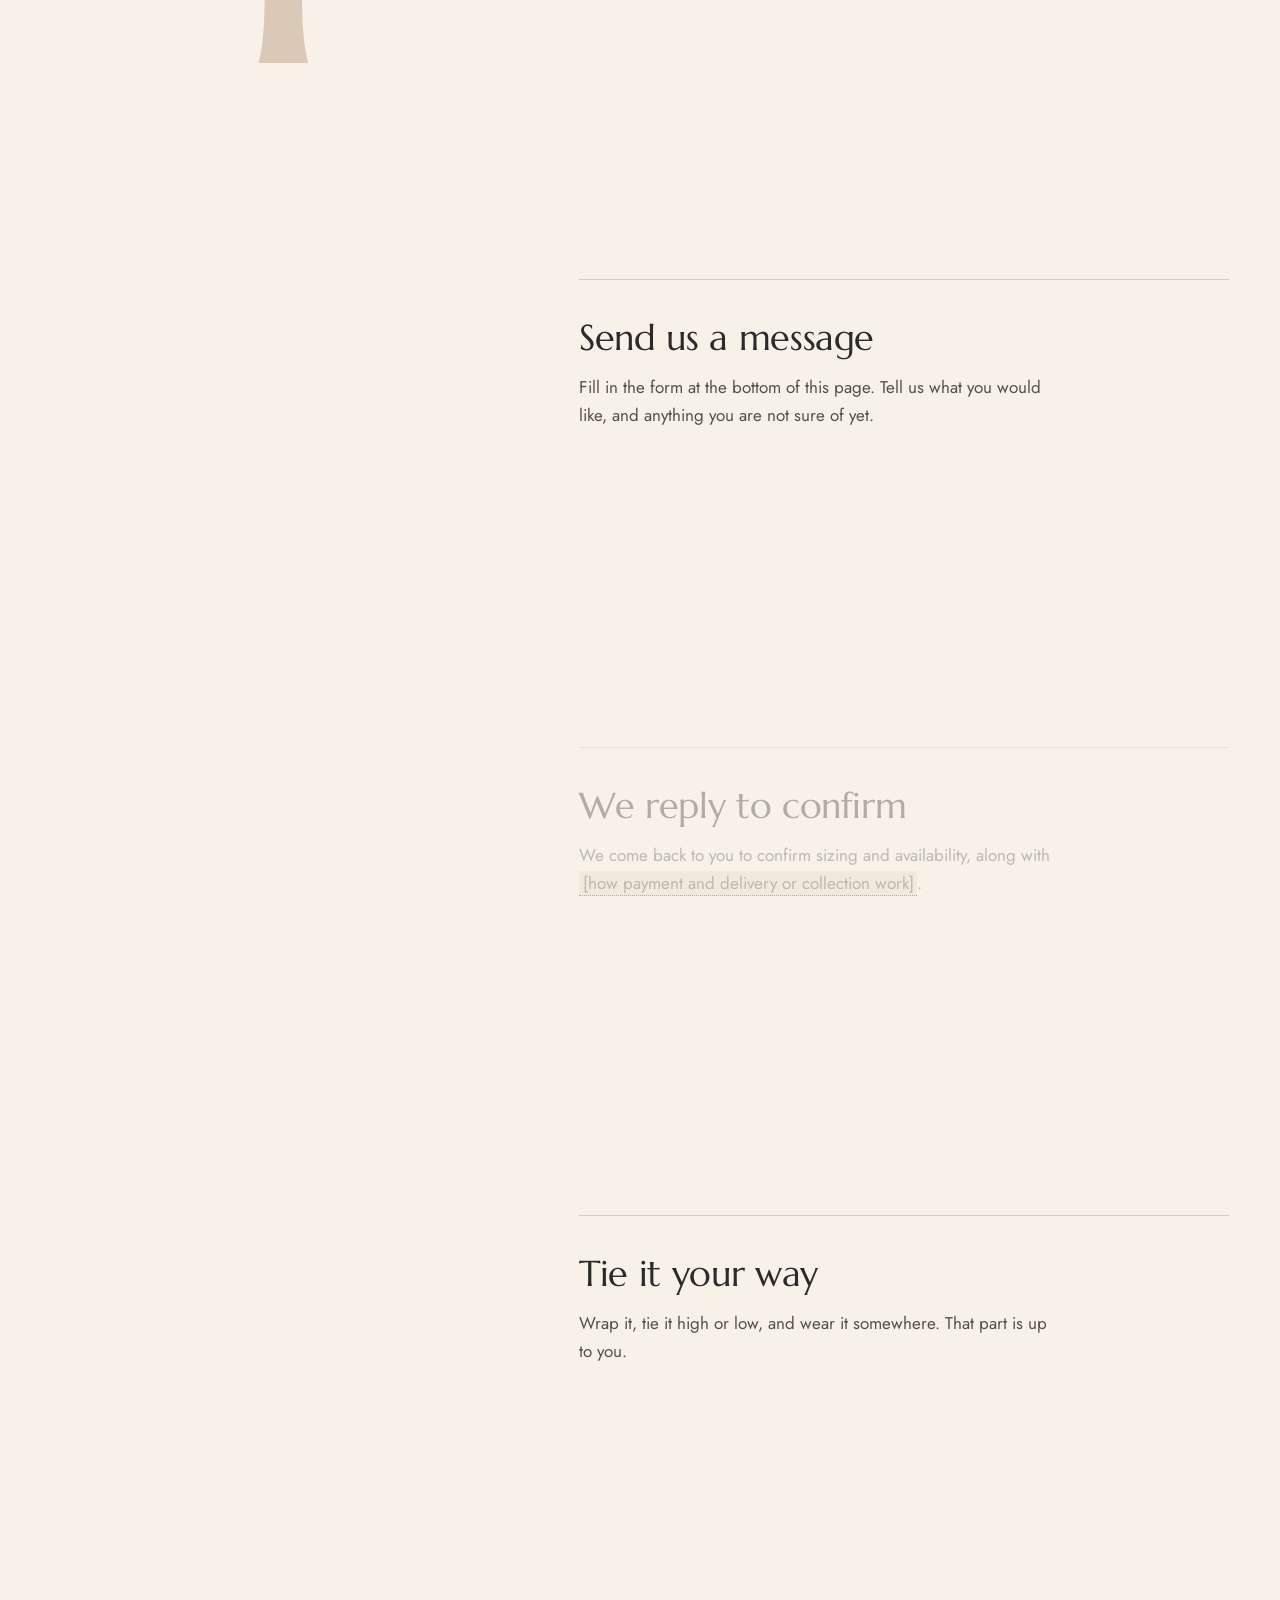
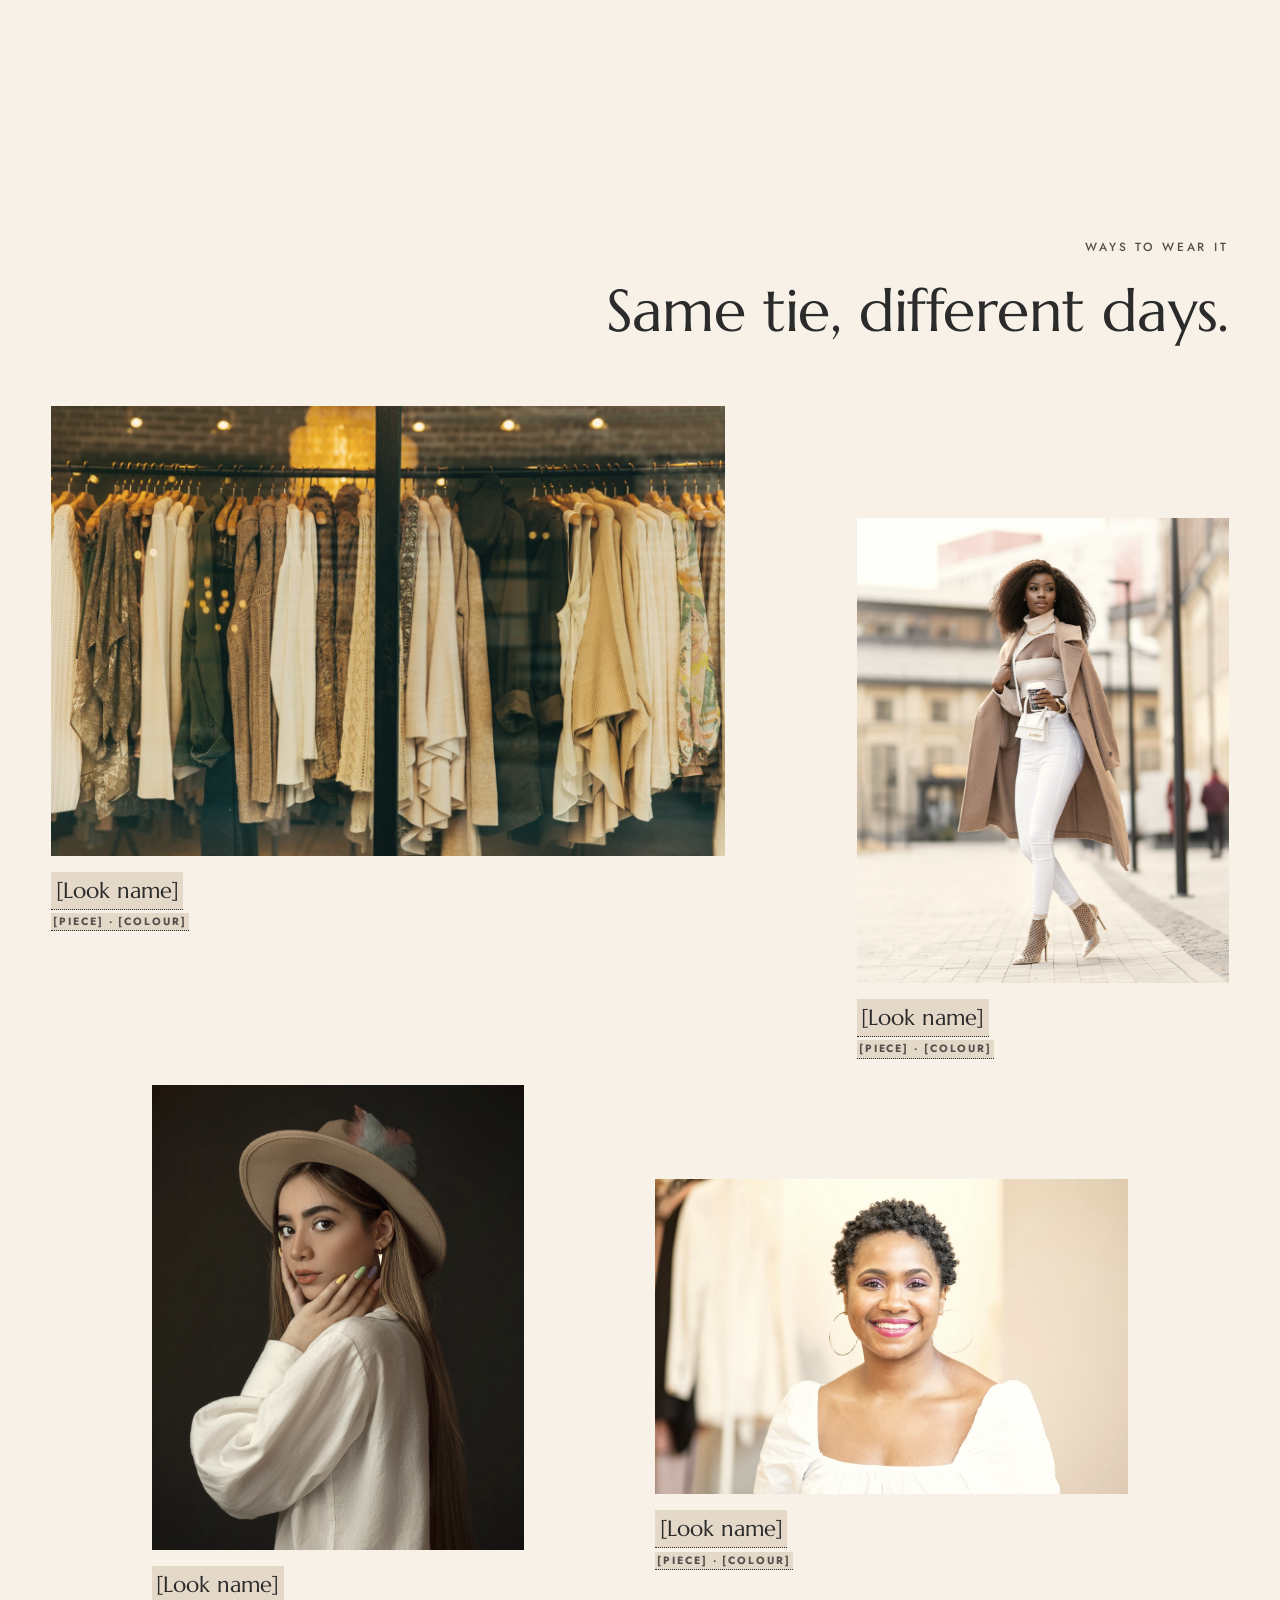
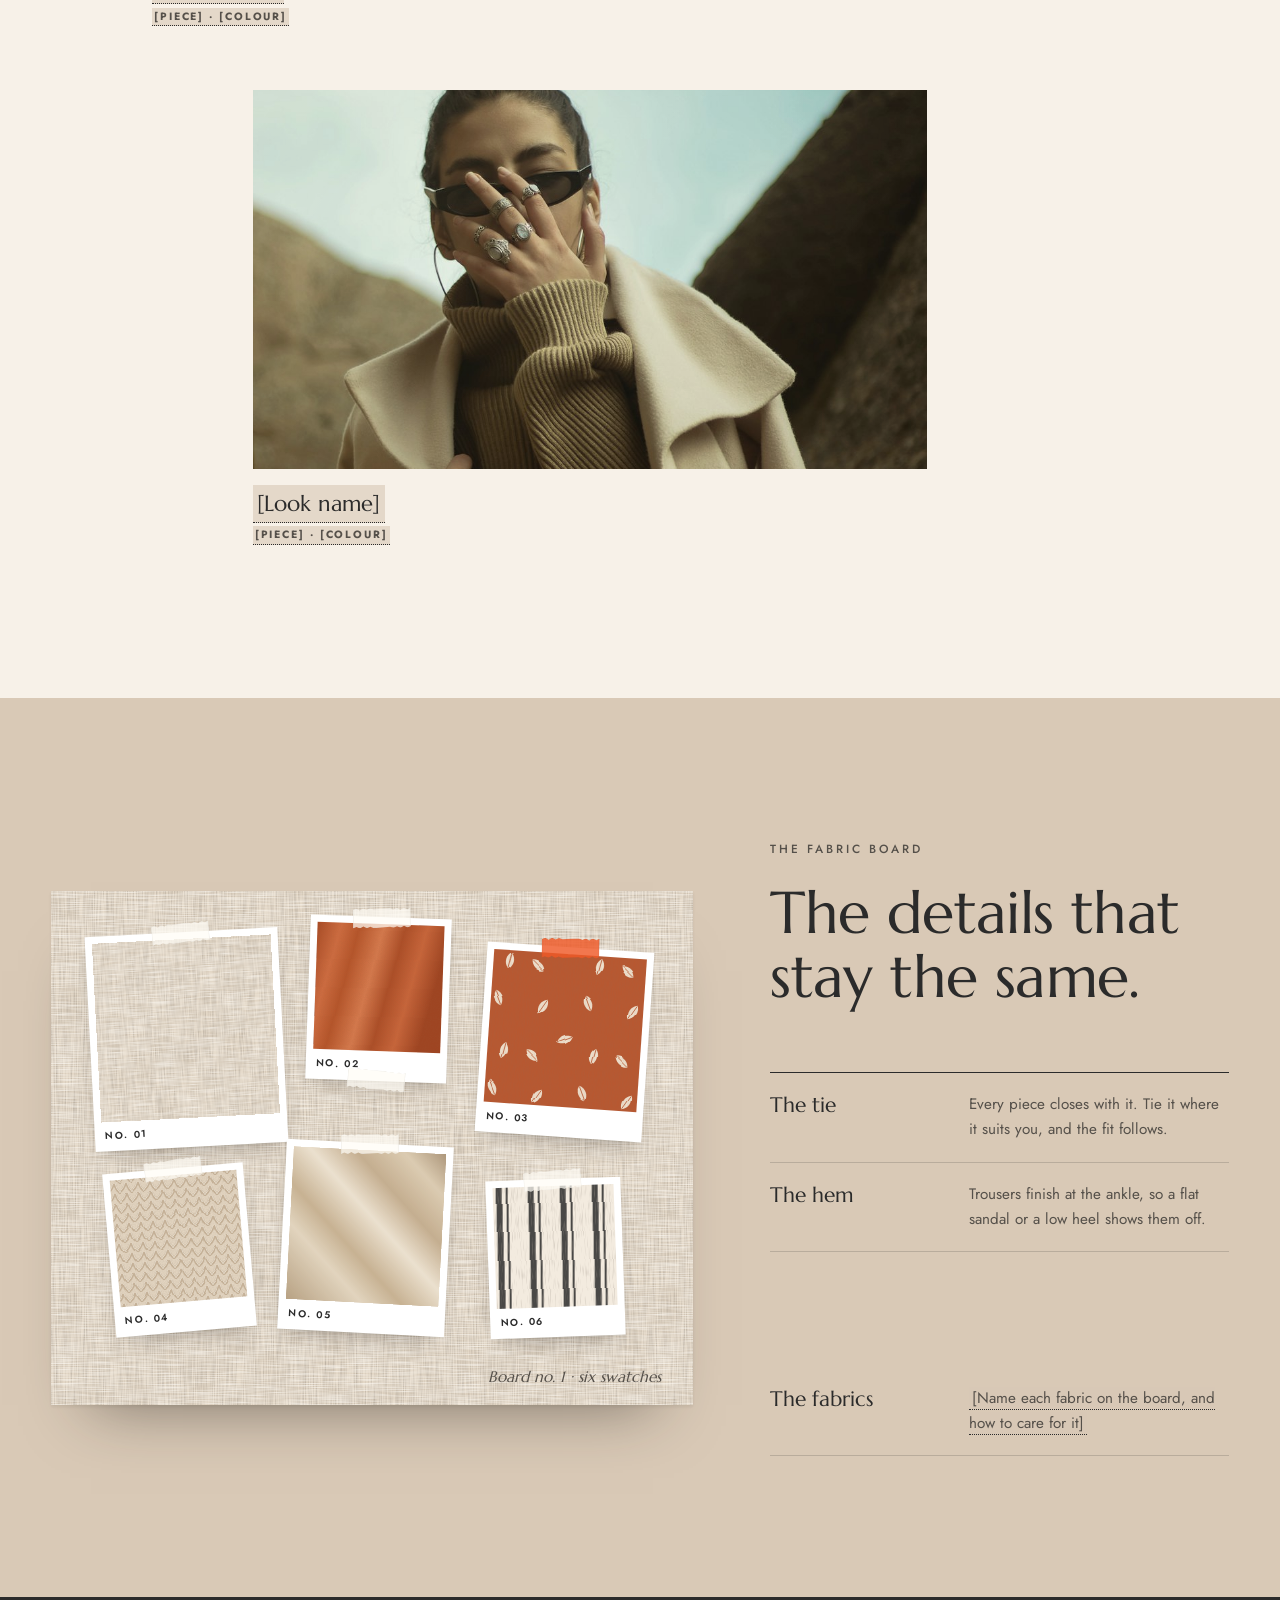
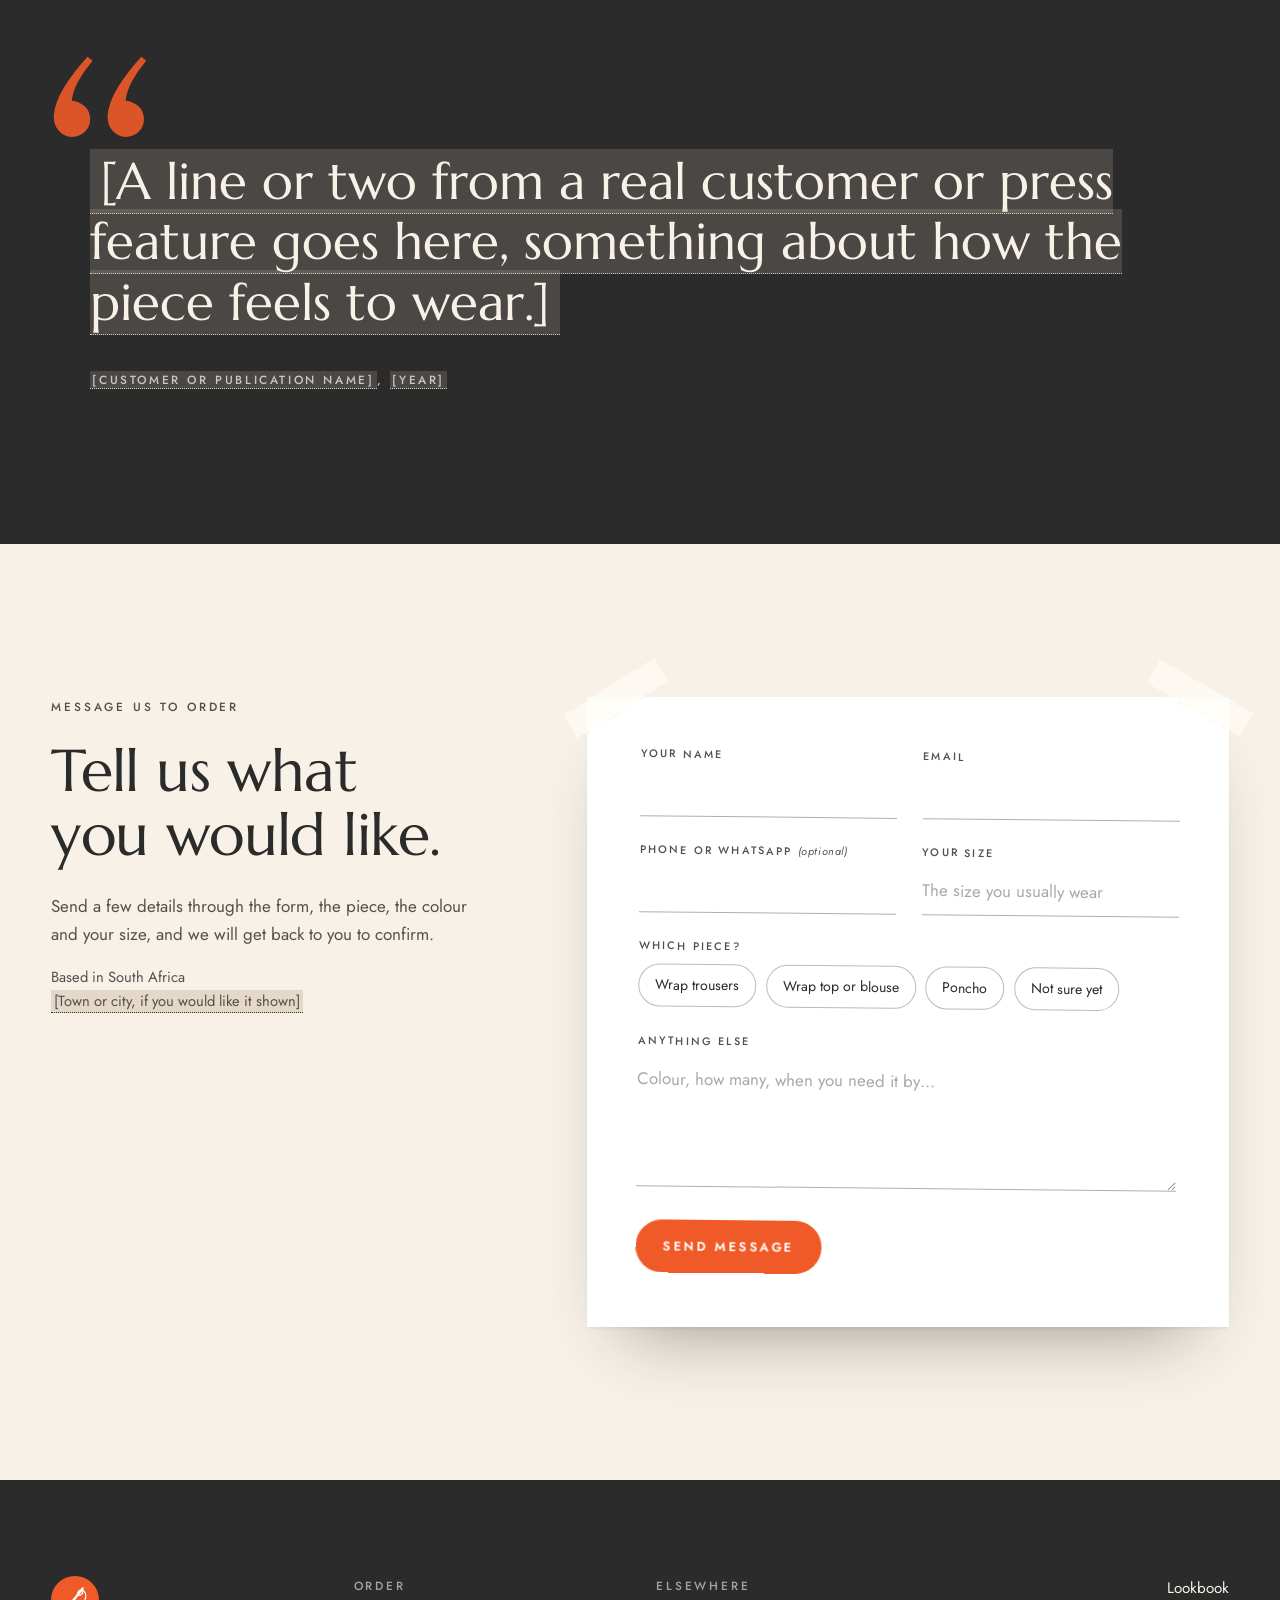
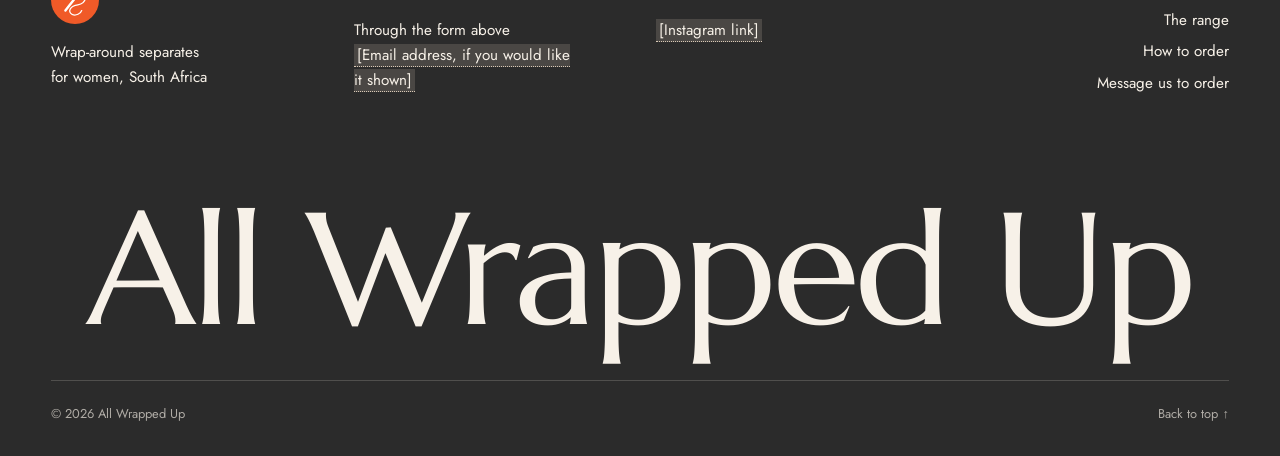
==== commit a787eea0: "Rebuild site for All Wrapped Up Swap the Maison Elm example for All Wrapped Up, a South African labe" ====
--- a/index.html
+++ b/index.html
@@ -1,19 +1,19 @@
 <!doctype html>
-<html lang="en">
+<html lang="en-GB">
 <head>
   <meta charset="utf-8">
   <meta name="viewport" content="width=device-width, initial-scale=1">
-  <title>Maison Elm — Interior design in Charleston, South Carolina</title>
-  <meta name="description" content="Maison Elm is an interior design studio in Charleston, South Carolina, making warm, collected houses with limewash, old wood and linen — from a single room to a whole-house renovation.">
-  <meta property="og:title" content="Maison Elm — Interior design, Charleston">
-  <meta property="og:description" content="Warm, collected houses with limewash, old wood and linen.">
-  <meta property="og:image" content="images/hero-room.jpg">
-  <meta name="theme-color" content="#F1EBE3">
+  <title>All Wrapped Up · Wrap-around separates, South Africa</title>
+  <meta name="description" content="Wide-leg wrap trousers, wrap tops and blouses, and ponchos from All Wrapped Up, a South African women's label. Every piece closes with a tie you fasten yourself.">
+  <meta property="og:title" content="All Wrapped Up · Wrap-around separates">
+  <meta property="og:description" content="Wide-leg wrap trousers, wrap tops and blouses, and ponchos. Tied by hand, worn your way.">
+  <meta property="og:image" content="images/hero-look.jpg">
+  <meta name="theme-color" content="#F7F1E8">
   <link rel="icon" href="images/favicon.svg" type="image/svg+xml">
 
   <link rel="preconnect" href="https://fonts.googleapis.com">
   <link rel="preconnect" href="https://fonts.gstatic.com" crossorigin>
-  <link href="https://fonts.googleapis.com/css2?family=Gilda+Display&family=Mulish:ital,wght@0,300;0,400;0,600;0,700;1,400&display=swap" rel="stylesheet">
+  <link href="https://fonts.googleapis.com/css2?family=Marcellus&family=Jost:wght@300;400;500;600&display=swap" rel="stylesheet">
   <link rel="stylesheet" href="css/style.css">
   <script>document.documentElement.classList.add('js');</script>
 </head>
@@ -22,8 +22,8 @@
 <!--
   =====================================================================
   HOW TO EDIT THIS PAGE
-  Anything in [square brackets] with a dotted sage highlight is a
-  PLACEHOLDER — replace it with your real details, then remove the
+  Anything in [square brackets] with a dotted highlight is a
+  PLACEHOLDER. Replace it with your real details, then remove the
   class="ph" from around it. Photos live in the /images folder: drop
   in your own photo with the same file name to swap one.
   =====================================================================
@@ -32,14 +32,17 @@
 <a class="skip" href="#main">Skip to content</a>
 
 <header class="site-header" id="top">
-  <a class="wordmark" href="#top" aria-label="Maison Elm, back to top">Maison Elm</a>
+  <a class="wordmark" href="#top" aria-label="All Wrapped Up, back to top">
+    <img class="wordmark__logo" src="images/logo.svg" width="34" height="34" alt="">
+    <span>All Wrapped Up</span>
+  </a>
   <nav class="site-nav" id="site-nav" aria-label="Main">
-    <a href="#tour">The House</a>
-    <a href="#work">Ways to Work</a>
-    <a href="#process">Process</a>
-    <a href="#houses">Houses</a>
-    <a href="#materials">Materials</a>
-    <a class="btn btn--small" href="#enquire">Begin a project</a>
+    <a href="#lookbook">Lookbook</a>
+    <a href="#range">The range</a>
+    <a href="#process">How to order</a>
+    <a href="#looks">Ways to wear it</a>
+    <a href="#fabrics">Fabrics</a>
+    <a class="btn btn--small" href="#order">Message us to order</a>
   </nav>
   <button class="nav-toggle" aria-expanded="false" aria-controls="site-nav">
     <span class="nav-toggle__label">Menu</span>
@@ -52,32 +55,32 @@
   <!-- ============ HERO ============ -->
   <section class="hero" aria-labelledby="hero-title">
     <div class="hero__text">
-      <p class="eyebrow hero__eyebrow">Interior design &nbsp;·&nbsp; Charleston, South Carolina</p>
+      <p class="eyebrow hero__eyebrow">Wrap-around separates &nbsp;·&nbsp; South Africa</p>
       <h1 class="hero__title" id="hero-title">
-        <span class="line"><span>Warm houses,</span></span>
-        <span class="line line--indent"><span><em>slowly</em> collected.</span></span>
+        <span class="line"><span>Tied by hand.</span></span>
+        <span class="line line--indent"><span>Worn your way.</span></span>
       </h1>
-      <p class="hero__lede">We make warm, collected houses with limewash, old wood and linen — from a single room to a whole-house renovation.</p>
+      <p class="hero__lede">Wide-leg wrap trousers, wrap tops and blouses, and ponchos. Every piece closes with a tie you fasten yourself, so it sits exactly where you want it, from a slow Saturday to a semi-formal evening.</p>
       <div class="hero__actions">
-        <a class="btn" href="#enquire">Begin a project</a>
-        <a class="link-arrow" href="#tour">Walk through the house <span aria-hidden="true">→</span></a>
+        <a class="btn" href="#order">Message us to order</a>
+        <a class="link-arrow" href="#range">See the full range <span aria-hidden="true">→</span></a>
       </div>
     </div>
 
     <div class="hero__media">
       <figure class="hero__photo photo">
-        <img src="images/hero-room.jpg" width="1400" height="1400" alt="A sitting room in late-afternoon light, with woven rattan pendants, a linen sofa and an old rug." fetchpriority="high">
+        <img src="images/hero-look.jpg" width="1300" height="1950" alt="A woman in a flowing coral wrap outfit tied at the waist, wearing flat sandals, beside a plant against a pale plaster wall." fetchpriority="high">
       </figure>
 
       <div class="hero__swatches" aria-hidden="true">
-        <div class="swatch swatch--limewash" style="--r:-9deg; --d:0s"><span class="tape tape--top"></span><span class="swatch__chip"></span><span class="swatch__label">Limewash</span></div>
-        <div class="swatch swatch--linen" style="--r:4deg; --d:.14s"><span class="tape tape--top"></span><span class="swatch__chip"></span><span class="swatch__label">Linen</span></div>
-        <div class="swatch swatch--pine" style="--r:-3deg; --d:.28s"><span class="tape tape--top"></span><span class="swatch__chip"></span><span class="swatch__label">Heart pine</span></div>
+        <div class="swatch swatch--print" style="--r:-9deg; --d:0s"><span class="tape tape--top tape--accent"></span><span class="swatch__chip"></span><span class="swatch__label">No. 01</span></div>
+        <div class="swatch swatch--linen" style="--r:4deg; --d:.14s"><span class="tape tape--top"></span><span class="swatch__chip"></span><span class="swatch__label">No. 02</span></div>
+        <div class="swatch swatch--drape" style="--r:-3deg; --d:.28s"><span class="tape tape--top"></span><span class="swatch__chip"></span><span class="swatch__label">No. 03</span></div>
       </div>
 
       <figure class="hero__detail">
-        <div class="photo"><img src="images/hero-detail.jpg" width="700" height="1050" alt="A pale clay vessel on a marble plinth against a plaster wall."></div>
-        <figcaption class="caption"><span class="caption__kicker">Opposite</span> Plaster, stone and a single vessel — the kind of quiet a room earns slowly.</figcaption>
+        <div class="photo"><img src="images/hero-detail.jpg" width="700" height="933" alt="Close-up of a floral wrap tied at the waist, the tie caught mid-movement."></div>
+        <figcaption class="caption"><span class="caption__kicker">Opposite</span> The tie, caught mid-turn. It is the one detail every piece shares.</figcaption>
       </figure>
     </div>
 
@@ -85,288 +88,285 @@
   </section>
 
   <!-- ============ PHILOSOPHY ============ -->
-  <section class="philosophy" id="philosophy" aria-label="Our philosophy">
-    <p class="eyebrow reveal">Our way of working</p>
+  <section class="philosophy" id="philosophy" aria-label="How the pieces work">
+    <p class="eyebrow reveal">Made around the tie</p>
     <p class="philosophy__statement reveal">
-      We begin with what a house already has — its light, its old floors,
-      <span class="pill photo" aria-hidden="true"><img src="images/philosophy-pill.jpg" width="600" height="900" alt="" loading="lazy"></span>
-      the soft give of its plaster — and add only what will grow kinder with age.
+      Every piece closes the same way, with a tie
+      <span class="pill photo" aria-hidden="true"><img src="images/philosophy-pill.jpg" width="900" height="675" alt="" loading="lazy"></span>
+      you fasten yourself, so it fits the way you want it to on the day you wear it.
     </p>
 
     <dl class="figures">
       <div class="figure reveal">
-        <dt class="figure__label">The year our featured townhouse was built</dt>
-        <dd class="figure__num" data-count="1794" data-from="1700">1794</dd>
+        <dt class="figure__label">Families: wrap trousers, tops and blouses, ponchos</dt>
+        <dd class="figure__num" data-count="3" data-pad="2">03</dd>
       </div>
       <div class="figure reveal">
-        <dt class="figure__label">Rooms on the tour below</dt>
+        <dt class="figure__label">Signature closure on every piece: the wrap tie</dt>
+        <dd class="figure__num" data-count="1" data-pad="2">01</dd>
+      </div>
+      <div class="figure reveal">
+        <dt class="figure__label">Pieces in the lookbook below</dt>
         <dd class="figure__num" data-count="4" data-pad="2">04</dd>
       </div>
       <div class="figure reveal">
-        <dt class="figure__label">Materials we return to, again and again</dt>
-        <dd class="figure__num" data-count="5" data-pad="2">05</dd>
-      </div>
-      <div class="figure reveal">
-        <dt class="figure__label">Ways to work with the studio</dt>
-        <dd class="figure__num" data-count="3" data-pad="2">03</dd>
+        <dt class="figure__label">Dress codes covered, casual through semi-formal</dt>
+        <dd class="figure__num" data-count="2" data-pad="2">02</dd>
       </div>
     </dl>
   </section>
 
-  <!-- ============ THE TOUR (signature) ============ -->
-  <section class="tour" id="tour" aria-labelledby="tour-title">
+  <!-- ============ THE LOOKBOOK (signature sideways tour) ============ -->
+  <section class="tour" id="lookbook" aria-labelledby="tour-title">
     <div class="tour__sticky">
       <div class="tour__track">
 
         <div class="tour__intro">
-          <p class="eyebrow">The tour</p>
-          <h2 class="tour__title" id="tour-title">A 1794 townhouse, room by room.</h2>
-          <p class="tour__intro-text">Four rooms, one long afternoon of light. Each is pinned with the materials that made it — keep scrolling and the house will walk past you.</p>
-          <p class="tour__hint" aria-hidden="true"><span class="tour__hint-line"></span>Scroll to walk through</p>
-        </div>
-
-        <!-- Room 01 -->
+          <p class="eyebrow">The lookbook</p>
+          <h2 class="tour__title" id="tour-title">One wardrobe, piece by piece.</h2>
+          <p class="tour__intro-text">Four pieces, one long afternoon of light. Each is pinned beside its fabric. Keep scrolling and the rail will move past you.</p>
+          <p class="tour__hint" aria-hidden="true"><span class="tour__hint-line"></span>Scroll to see each piece</p>
+        </div>
+
+        <!-- Piece 01 -->
         <article class="room" data-room="0" aria-labelledby="room1">
           <div class="room__text">
             <span class="room__num" aria-hidden="true">01</span>
-            <h3 class="room__name" id="room1">The front parlor</h3>
-            <p class="room__caption">Where the house meets the street. Walls brushed in limewash, a deep cotton velvet to sink into, and unlacquered brass at the hearth, left to darken under every hand.</p>
+            <h3 class="room__name" id="room1">The wide-leg wrap trouser</h3>
+            <p class="room__caption">The tie sits high on the waist, so the leg reads long. Wide enough to move in, and ankle length, as always. Wear it with flat sandals so the hem has room to show.</p>
             <div class="room__swatches">
-              <div class="card swatch swatch--limewash" style="--r:-6deg"><span class="tape tape--top"></span><span class="swatch__chip"></span><span class="swatch__label">Limewash<small>Walls</small></span></div>
-              <div class="card swatch swatch--velvet" style="--r:5deg"><span class="tape tape--top"></span><span class="swatch__chip"></span><span class="swatch__label">Cotton velvet<small>Settee</small></span></div>
-              <div class="card swatch swatch--brass" style="--r:-2deg"><span class="tape tape--top"></span><span class="swatch__chip"></span><span class="swatch__label">Unlacquered brass<small>Hearth</small></span></div>
+              <div class="card swatch swatch--linen" style="--r:-6deg"><span class="tape tape--top"></span><span class="swatch__chip"></span><span class="swatch__label">The leg<small class="ph">[Fabric]</small></span></div>
+              <div class="card swatch swatch--satin" style="--r:5deg"><span class="tape tape--top"></span><span class="swatch__chip"></span><span class="swatch__label">The tie<small class="ph">[Fabric]</small></span></div>
+              <div class="card swatch swatch--drape" style="--r:-2deg"><span class="tape tape--top"></span><span class="swatch__chip"></span><span class="swatch__label">Colourway<small class="ph">[Colour]</small></span></div>
             </div>
           </div>
           <figure class="room__media">
-            <div class="room__frame photo"><img src="images/tour-parlor.jpg" width="1600" height="1600" alt="A parlor with a lit fireplace between painted bookcases, two armchairs facing each other." loading="lazy"></div>
-            <div class="room__inset photo"><img src="images/tour-parlor-detail.jpg" width="600" height="900" alt="Close-up: a candle burning in a glass beside a sheepskin." loading="lazy"></div>
+            <div class="room__frame photo"><img src="images/look-trousers.jpg" width="1300" height="1625" alt="A woman walking in white wide-leg trousers with a long tie hanging from the waist." loading="lazy"></div>
+            <div class="room__inset photo"><img src="images/look-trousers-detail.jpg" width="600" height="800" alt="Close-up: the long white tie falling from the waistband." loading="lazy"></div>
           </figure>
         </article>
 
-        <!-- Room 02 -->
+        <!-- Piece 02 -->
         <article class="room room--b" data-room="1" aria-labelledby="room2">
           <div class="room__text">
             <span class="room__num" aria-hidden="true">02</span>
-            <h3 class="room__name" id="room2">The kitchen</h3>
-            <p class="room__caption">A working room that still feels like it belongs to the house. Heart pine underfoot, brass taps that mellow with use, and linen at the window to soften the morning.</p>
+            <h3 class="room__name" id="room2">The wrap top and blouse</h3>
+            <p class="room__caption">The tie does the fitting, so the line falls cleanly from shoulder to waist. Knot it at the front for the market, or tuck it in and go out to lunch.</p>
             <div class="room__swatches">
-              <div class="card swatch swatch--pine" style="--r:4deg"><span class="tape tape--top"></span><span class="swatch__chip"></span><span class="swatch__label">Heart pine<small>Floors</small></span></div>
-              <div class="card swatch swatch--brass" style="--r:-5deg"><span class="tape tape--top"></span><span class="swatch__chip"></span><span class="swatch__label">Unlacquered brass<small>Taps &amp; pulls</small></span></div>
-              <div class="card swatch swatch--linen" style="--r:3deg"><span class="tape tape--top"></span><span class="swatch__chip"></span><span class="swatch__label">Belgian linen<small>Window</small></span></div>
+              <div class="card swatch swatch--print" style="--r:4deg"><span class="tape tape--top"></span><span class="swatch__chip"></span><span class="swatch__label">The body<small class="ph">[Fabric]</small></span></div>
+              <div class="card swatch swatch--linen" style="--r:-5deg"><span class="tape tape--top"></span><span class="swatch__chip"></span><span class="swatch__label">The tie<small class="ph">[Fabric]</small></span></div>
+              <div class="card swatch swatch--stripe" style="--r:3deg"><span class="tape tape--top"></span><span class="swatch__chip"></span><span class="swatch__label">Colourway<small class="ph">[Colour]</small></span></div>
             </div>
           </div>
           <figure class="room__media">
-            <div class="room__frame photo"><img src="images/tour-kitchen.jpg" width="1400" height="1867" alt="A kitchen with deep green cabinets, open shelves and warm wooden floors." loading="lazy"></div>
-            <div class="room__inset photo"><img src="images/tour-kitchen-detail.jpg" width="600" height="900" alt="Close-up: a brass gooseneck tap over a pale stone counter." loading="lazy"></div>
+            <div class="room__frame photo"><img src="images/look-blouse.jpg" width="1600" height="1200" alt="A white embroidered blouse knotted at the waist above high-waisted jeans." loading="lazy"></div>
+            <div class="room__inset photo"><img src="images/look-blouse-detail.jpg" width="600" height="800" alt="Close-up: the blouse knotted at the side of the waist." loading="lazy"></div>
           </figure>
         </article>
 
-        <!-- Room 03 -->
+        <!-- Piece 03 -->
         <article class="room room--c" data-room="2" aria-labelledby="room3">
           <div class="room__text">
             <span class="room__num" aria-hidden="true">03</span>
-            <h3 class="room__name" id="room3">The breakfast room</h3>
-            <p class="room__caption">Built around the low sun. Ticking on the window seat, a scrubbed table that takes everything in its stride, and limewash the colour of warm milk.</p>
+            <h3 class="room__name" id="room3">The poncho</h3>
+            <p class="room__caption">For cooler evenings. Throw it over the wrap trousers or a plain pair of jeans, and the outfit is done before you have found your keys.</p>
             <div class="room__swatches">
-              <div class="card swatch swatch--ticking" style="--r:-4deg"><span class="tape tape--top"></span><span class="swatch__chip"></span><span class="swatch__label">Ticking<small>Window seat</small></span></div>
-              <div class="card swatch swatch--limewash" style="--r:6deg"><span class="tape tape--top"></span><span class="swatch__chip"></span><span class="swatch__label">Limewash<small>Walls</small></span></div>
-              <div class="card swatch swatch--pine" style="--r:-3deg"><span class="tape tape--top"></span><span class="swatch__chip"></span><span class="swatch__label">Heart pine<small>Table</small></span></div>
+              <div class="card swatch swatch--knit" style="--r:-4deg"><span class="tape tape--top"></span><span class="swatch__chip"></span><span class="swatch__label">The body<small class="ph">[Fabric]</small></span></div>
+              <div class="card swatch swatch--linen" style="--r:6deg"><span class="tape tape--top"></span><span class="swatch__chip"></span><span class="swatch__label">The edge<small class="ph">[Finish]</small></span></div>
+              <div class="card swatch swatch--satin" style="--r:-3deg"><span class="tape tape--top"></span><span class="swatch__chip"></span><span class="swatch__label">Colourway<small class="ph">[Colour]</small></span></div>
             </div>
           </div>
           <figure class="room__media">
-            <div class="room__frame photo"><img src="images/tour-breakfast.jpg" width="1600" height="1063" alt="A breakfast table by tall windows in low golden light, with a long wooden window seat." loading="lazy"></div>
-            <div class="room__inset photo"><img src="images/tour-breakfast-detail.jpg" width="600" height="400" alt="Close-up: speckled clay cups and a pot on a pale shelf." loading="lazy"></div>
+            <div class="room__frame photo"><img src="images/look-poncho.jpg" width="1200" height="1722" alt="A cream open-knit poncho with a fringed hem, hanging on a wooden hanger." loading="lazy"></div>
+            <div class="room__inset photo"><img src="images/look-poncho-detail.jpg" width="600" height="800" alt="Close-up: the open knit and fringe along the poncho's edge." loading="lazy"></div>
           </figure>
         </article>
 
-        <!-- Room 04 -->
+        <!-- Piece 04 -->
         <article class="room room--d" data-room="3" aria-labelledby="room4">
           <div class="room__text">
             <span class="room__num" aria-hidden="true">04</span>
-            <h3 class="room__name" id="room4">The garret bedroom</h3>
-            <p class="room__caption">Up under the eaves, where the house goes quiet. Belgian linen piled deep, old pine boards, and nothing at all that asks for attention.</p>
+            <h3 class="room__name" id="room4">Day into evening</h3>
+            <p class="room__caption">The same pieces, dressed up. A low heel instead of a flat, a longer coat over the top, and the tie becomes the detail people notice across the table.</p>
             <div class="room__swatches">
-              <div class="card swatch swatch--linen" style="--r:5deg"><span class="tape tape--top"></span><span class="swatch__chip"></span><span class="swatch__label">Belgian linen<small>Bedding</small></span></div>
-              <div class="card swatch swatch--pine" style="--r:-6deg"><span class="tape tape--top"></span><span class="swatch__chip"></span><span class="swatch__label">Heart pine<small>Bed &amp; boards</small></span></div>
-              <div class="card swatch swatch--ticking" style="--r:2deg"><span class="tape tape--top"></span><span class="swatch__chip"></span><span class="swatch__label">Ticking<small>Cushions</small></span></div>
+              <div class="card swatch swatch--drape" style="--r:5deg"><span class="tape tape--top"></span><span class="swatch__chip"></span><span class="swatch__label">Day<small class="ph">[Fabric]</small></span></div>
+              <div class="card swatch swatch--satin" style="--r:-6deg"><span class="tape tape--top"></span><span class="swatch__chip"></span><span class="swatch__label">Evening<small class="ph">[Fabric]</small></span></div>
+              <div class="card swatch swatch--knit" style="--r:2deg"><span class="tape tape--top"></span><span class="swatch__chip"></span><span class="swatch__label">The layer<small class="ph">[Fabric]</small></span></div>
             </div>
           </div>
           <figure class="room__media">
-            <div class="room__frame photo"><img src="images/tour-garret.jpg" width="1600" height="1067" alt="A low bed on a solid pine platform, piled with pale linen against a plaster wall." loading="lazy"></div>
-            <div class="room__inset photo"><img src="images/tour-garret-detail.jpg" width="600" height="900" alt="Close-up: a small wooden side table holding books and a dried stem." loading="lazy"></div>
+            <div class="room__frame photo"><img src="images/look-semiformal.jpg" width="1300" height="1950" alt="A woman in a camel coat over an olive midi skirt, standing in a quiet street in evening light." loading="lazy"></div>
+            <div class="room__inset photo"><img src="images/look-semiformal-detail.jpg" width="600" height="800" alt="Close-up: camel wool coat over a fine olive knit." loading="lazy"></div>
           </figure>
         </article>
 
         <div class="tour__outro">
-          <p class="tour__outro-text">That is the house.<br>Yours will be different.</p>
-          <a class="btn" href="#enquire">Tell us about it</a>
-        </div>
-      </div>
-
-      <!-- Room index + progress -->
+          <p class="tour__outro-text">That is the edit.<br>Yours will be tied differently.</p>
+          <a class="btn" href="#order">Message us to order</a>
+        </div>
+      </div>
+
+      <!-- Piece index + progress -->
       <div class="tour__ui">
-        <ol class="tour__index" aria-label="Rooms on the tour">
-          <li><button type="button" data-go="0"><span>01</span> Parlor</button></li>
-          <li><button type="button" data-go="1"><span>02</span> Kitchen</button></li>
-          <li><button type="button" data-go="2"><span>03</span> Breakfast room</button></li>
-          <li><button type="button" data-go="3"><span>04</span> Garret</button></li>
+        <ol class="tour__index" aria-label="Pieces in the lookbook">
+          <li><button type="button" data-go="0"><span>01</span> Trouser</button></li>
+          <li><button type="button" data-go="1"><span>02</span> Top</button></li>
+          <li><button type="button" data-go="2"><span>03</span> Poncho</button></li>
+          <li><button type="button" data-go="3"><span>04</span> Day into evening</button></li>
         </ol>
         <div class="tour__progress" aria-hidden="true"><span></span></div>
       </div>
     </div>
   </section>
 
-  <!-- ============ WAYS TO WORK ============ -->
-  <section class="work" id="work" aria-labelledby="work-title">
+  <!-- ============ THE RANGE ============ -->
+  <section class="work" id="range" aria-labelledby="range-title">
     <header class="section-head reveal">
-      <p class="eyebrow">Ways to work</p>
-      <h2 class="section-title" id="work-title">Three ways in.</h2>
-      <p class="section-intro">Every house is quoted after a first conversation. The figures below are where each kind of work begins.</p>
+      <p class="eyebrow">The range</p>
+      <h2 class="section-title" id="range-title">Three families, one tie.</h2>
+      <p class="section-intro">Every piece is cut around the wrap tie. Message us to order, or to ask about sizes and colours.</p>
     </header>
 
     <ol class="services">
       <li class="service reveal">
         <span class="service__num">i.</span>
         <div class="service__body">
-          <h3 class="service__name">The whole house</h3>
-          <p class="service__desc">A full renovation or furnishing, from plans and plaster to the last lamp switched on.</p>
-        </div>
-        <p class="service__fee"><span class="service__from">from</span> <span class="price">$38,000</span></p>
+          <h3 class="service__name">Wide-leg wrap trousers</h3>
+          <p class="service__desc">Wide in the leg, finished at the waist by the tie alone, and ankle length every time.</p>
+        </div>
+        <p class="service__fee"><span class="service__from">from</span> <span class="price ph">R [0 000]</span></p>
       </li>
       <li class="service reveal">
         <span class="service__num">ii.</span>
         <div class="service__body">
-          <h3 class="service__name">A single room</h3>
-          <p class="service__desc">One room, finished completely — palette, furniture, fabric, lighting and the things on the walls.</p>
-        </div>
-        <p class="service__fee"><span class="service__from">from</span> <span class="price">$8,500</span></p>
+          <h3 class="service__name">Wrap tops and blouses</h3>
+          <p class="service__desc">From an easy Saturday top to a blouse for a dinner. Tie it at the waist and it sits where you want it.</p>
+        </div>
+        <p class="service__fee"><span class="service__from">from</span> <span class="price ph">R [0 000]</span></p>
       </li>
       <li class="service reveal">
         <span class="service__num">iii.</span>
         <div class="service__body">
-          <h3 class="service__name">A design consult</h3>
-          <p class="service__desc">Two hours together in your house, walking room to room and deciding what comes next.</p>
-        </div>
-        <p class="service__fee"><span class="service__from">two hours</span> <span class="price">$350</span></p>
+          <h3 class="service__name">Ponchos</h3>
+          <p class="service__desc">An easy layer for cooler evenings, over everything else on this page.</p>
+        </div>
+        <p class="service__fee"><span class="service__from">from</span> <span class="price ph">R [0 000]</span></p>
       </li>
     </ol>
   </section>
 
-  <!-- ============ PROCESS ============ -->
+  <!-- ============ HOW TO ORDER ============ -->
   <section class="process" id="process" aria-labelledby="process-title">
     <div class="process__numeral" aria-hidden="true"><span class="process__digit">1</span></div>
     <div class="process__content">
       <header class="section-head reveal">
-        <p class="eyebrow">The process</p>
-        <h2 class="section-title" id="process-title">How a house comes together.</h2>
+        <p class="eyebrow">How to order</p>
+        <h2 class="section-title" id="process-title">Four small steps.</h2>
       </header>
       <ol class="steps">
         <li class="step" data-step="1">
           <span class="step__num">01</span>
-          <h3 class="step__title">A first conversation</h3>
-          <p>Send a few details through the form or give us a call. We talk about the house, how you live in it, and how you would like it to feel at the end of a long day.</p>
+          <h3 class="step__title">Choose your piece</h3>
+          <p>Look through the lookbook and the range, and note the piece, colour and size you have in mind.</p>
         </li>
         <li class="step" data-step="2">
           <span class="step__num">02</span>
-          <h3 class="step__title">Time in the house</h3>
-          <p>We visit, measure and look closely — at where the light falls, which floors and fittings should stay, and what the house has been asking for.</p>
+          <h3 class="step__title">Send us a message</h3>
+          <p>Fill in the form at the bottom of this page. Tell us what you would like, and anything you are not sure of yet.</p>
         </li>
         <li class="step" data-step="3">
           <span class="step__num">03</span>
-          <h3 class="step__title">The design &amp; the sample board</h3>
-          <p>Plans, a palette and a board of real materials — limewash, wood, linen, velvet, brass — to hold up in the light of your own rooms before anything is ordered.</p>
+          <h3 class="step__title">We reply to confirm</h3>
+          <p>We come back to you to confirm sizing and availability, along with <span class="ph">[how payment and delivery or collection work]</span>.</p>
         </li>
         <li class="step" data-step="4">
           <span class="step__num">04</span>
-          <h3 class="step__title">Making &amp; settling in</h3>
-          <p>The work is carried out, the pieces arrive and the rooms are put together — then we step back and let the house settle into itself.</p>
+          <h3 class="step__title">Tie it your way</h3>
+          <p>Wrap it, tie it high or low, and wear it somewhere. That part is up to you.</p>
         </li>
       </ol>
     </div>
   </section>
 
-  <!-- ============ SELECTED HOUSES ============ -->
-  <section class="houses" id="houses" aria-labelledby="houses-title">
+  <!-- ============ WAYS TO WEAR IT ============ -->
+  <section class="houses" id="looks" aria-labelledby="looks-title">
     <header class="section-head reveal">
-      <p class="eyebrow">Selected houses</p>
-      <h2 class="section-title" id="houses-title">Other houses, other afternoons.</h2>
+      <p class="eyebrow">Ways to wear it</p>
+      <h2 class="section-title" id="looks-title">Same tie, different days.</h2>
     </header>
     <div class="houses__grid">
       <figure class="house house--1 reveal">
-        <div class="photo"><img src="images/house-1.jpg" width="1200" height="800" alt="A shingled house with a deep white porch behind a green lawn." loading="lazy"></div>
-        <figcaption><span class="house__name ph">[House name]</span><span class="house__meta ph">[Neighborhood] · [Whole house]</span></figcaption>
+        <div class="photo"><img src="images/edit-5.jpg" width="1400" height="933" alt="A rail of neutral clothes in cream, sand and brown under warm light." loading="lazy"></div>
+        <figcaption><span class="house__name ph">[Look name]</span><span class="house__meta ph">[Piece] · [Colour]</span></figcaption>
       </figure>
       <figure class="house house--2 reveal">
-        <div class="photo"><img src="images/house-2.jpg" width="1000" height="664" alt="A small white clapboard cottage with a red door among autumn trees." loading="lazy"></div>
-        <figcaption><span class="house__name ph">[House name]</span><span class="house__meta ph">[Neighborhood] · [Single room]</span></figcaption>
+        <div class="photo"><img src="images/edit-1.jpg" width="1000" height="1408" alt="A woman in a camel coat and white trousers walking along a pale street." loading="lazy"></div>
+        <figcaption><span class="house__name ph">[Look name]</span><span class="house__meta ph">[Piece] · [Colour]</span></figcaption>
       </figure>
       <figure class="house house--3 reveal">
-        <div class="photo"><img src="images/house-5.jpg" width="1000" height="1000" alt="A sage-green sitting room with a round mirror, a low wooden console and a patterned rug." loading="lazy"></div>
-        <figcaption><span class="house__name ph">[House name]</span><span class="house__meta ph">[Neighborhood] · [Whole house]</span></figcaption>
+        <div class="photo"><img src="images/edit-3.jpg" width="1000" height="1250" alt="A woman in a cream blouse and wide-brimmed hat, hand at her cheek." loading="lazy"></div>
+        <figcaption><span class="house__name ph">[Look name]</span><span class="house__meta ph">[Piece] · [Colour]</span></figcaption>
       </figure>
       <figure class="house house--4 reveal">
-        <div class="photo"><img src="images/house-3.jpg" width="1000" height="667" alt="A painted porch with a black front door, a lantern and a wicker settee." loading="lazy"></div>
-        <figcaption><span class="house__name ph">[House name]</span><span class="house__meta ph">[Neighborhood] · [Design consult]</span></figcaption>
+        <div class="photo"><img src="images/edit-2.jpg" width="1200" height="800" alt="A smiling woman in a white square-neck blouse in a light-filled room." loading="lazy"></div>
+        <figcaption><span class="house__name ph">[Look name]</span><span class="house__meta ph">[Piece] · [Colour]</span></figcaption>
       </figure>
       <figure class="house house--5 reveal">
-        <div class="photo"><img src="images/house-4.jpg" width="1200" height="800" alt="A gabled house among tall trees, lit by low evening sun." loading="lazy"></div>
-        <figcaption><span class="house__name ph">[House name]</span><span class="house__meta ph">[Neighborhood] · [Whole house]</span></figcaption>
-      </figure>
-    </div>
-  </section>
-
-  <!-- ============ SAMPLE BOARD + SOURCES ============ -->
-  <section class="materials" id="materials" aria-labelledby="materials-title">
+        <div class="photo"><img src="images/edit-4.jpg" width="1000" height="1250" alt="A woman wrapped in a camel coat over a ribbed knit, in warm outdoor light." loading="lazy"></div>
+        <figcaption><span class="house__name ph">[Look name]</span><span class="house__meta ph">[Piece] · [Colour]</span></figcaption>
+      </figure>
+    </div>
+  </section>
+
+  <!-- ============ FABRIC BOARD + DETAILS ============ -->
+  <section class="materials" id="fabrics" aria-labelledby="fabrics-title">
     <div class="board reveal" aria-hidden="true">
-      <div class="swatch board__s board__s--1 swatch--limewash" style="--r:-3deg"><span class="tape tape--top"></span><span class="swatch__chip"></span><span class="swatch__label">Limewash</span></div>
-      <div class="swatch board__s board__s--2 swatch--pine" style="--r:2deg"><span class="tape tape--top"></span><span class="tape tape--bottom"></span><span class="swatch__chip"></span><span class="swatch__label">Heart pine</span></div>
-      <div class="swatch board__s board__s--3 swatch--linen" style="--r:4deg"><span class="tape tape--top"></span><span class="swatch__chip"></span><span class="swatch__label">Belgian linen</span></div>
-      <div class="swatch board__s board__s--4 swatch--velvet" style="--r:-5deg"><span class="tape tape--top"></span><span class="swatch__chip"></span><span class="swatch__label">Cotton velvet</span></div>
-      <div class="swatch board__s board__s--5 swatch--brass" style="--r:3deg"><span class="tape tape--top"></span><span class="swatch__chip"></span><span class="swatch__label">Unlacquered brass</span></div>
-      <div class="swatch board__s board__s--6 swatch--ticking" style="--r:-2deg"><span class="tape tape--top"></span><span class="swatch__chip"></span><span class="swatch__label">Ticking</span></div>
-      <p class="board__note">Board no. 1 — <span>the house in six materials</span></p>
+      <div class="swatch board__s board__s--1 swatch--linen" style="--r:-3deg"><span class="tape tape--top"></span><span class="swatch__chip"></span><span class="swatch__label">No. 01</span></div>
+      <div class="swatch board__s board__s--2 swatch--drape" style="--r:2deg"><span class="tape tape--top"></span><span class="tape tape--bottom"></span><span class="swatch__chip"></span><span class="swatch__label">No. 02</span></div>
+      <div class="swatch board__s board__s--3 swatch--print" style="--r:4deg"><span class="tape tape--top tape--accent"></span><span class="swatch__chip"></span><span class="swatch__label">No. 03</span></div>
+      <div class="swatch board__s board__s--4 swatch--knit" style="--r:-5deg"><span class="tape tape--top"></span><span class="swatch__chip"></span><span class="swatch__label">No. 04</span></div>
+      <div class="swatch board__s board__s--5 swatch--satin" style="--r:3deg"><span class="tape tape--top"></span><span class="swatch__chip"></span><span class="swatch__label">No. 05</span></div>
+      <div class="swatch board__s board__s--6 swatch--stripe" style="--r:-2deg"><span class="tape tape--top"></span><span class="swatch__chip"></span><span class="swatch__label">No. 06</span></div>
+      <p class="board__note">Board no. 1 · six swatches</p>
     </div>
 
     <div class="sources">
       <header class="section-head reveal">
-        <p class="eyebrow">The sample board</p>
-        <h2 class="section-title" id="materials-title">What the house is made of.</h2>
+        <p class="eyebrow">The fabric board</p>
+        <h2 class="section-title" id="fabrics-title">The details that stay the same.</h2>
       </header>
       <dl class="sources__list">
-        <div class="source reveal"><dt>Limewash</dt><dd>Walls. Mineral, breathable, and never quite one colour — it moves with the light all day.</dd></div>
-        <div class="source reveal"><dt>Heart pine</dt><dd>Floors, tables and beds. Dense, amber-toned wood that only gets warmer underfoot.</dd></div>
-        <div class="source reveal"><dt>Belgian linen</dt><dd>Curtains, bedding and slipcovers. Relaxed, a little crumpled, better with every wash.</dd></div>
-        <div class="source reveal"><dt>Cotton velvet</dt><dd>Upholstery. A deep pile that holds the evening light.</dd></div>
-        <div class="source reveal"><dt>Unlacquered brass</dt><dd>Hardware, taps and lamps. Left bare, so it darkens where it is touched most.</dd></div>
+        <div class="source reveal"><dt>The tie</dt><dd>Every piece closes with it. Tie it where it suits you, and the fit follows.</dd></div>
+        <div class="source reveal"><dt>The hem</dt><dd>Trousers finish at the ankle, so a flat sandal or a low heel shows them off.</dd></div>
+        <div class="source reveal"><dt>The range</dt><dd>Casual through semi-formal, so one piece works for more than one kind of day.</dd></div>
+        <div class="source reveal"><dt>The fabrics</dt><dd><span class="ph">[Name each fabric on the board, and how to care for it]</span></dd></div>
       </dl>
-      <p class="sources__note reveal"><span class="ph">[Optional: name the suppliers or workshops you would like to credit here]</span></p>
     </div>
   </section>
 
   <!-- ============ PRESS ============ -->
-  <section class="press" aria-label="In the press">
+  <section class="press" aria-label="What people say">
     <span class="press__mark" aria-hidden="true">“</span>
     <blockquote class="press__quote reveal">
-      <p><span class="ph ph--dark">[A line or two from a real press feature or client goes here — something about how the house feels.]</span></p>
-      <footer class="press__source"><span class="ph ph--dark">[Publication or client name]</span>, <span class="ph ph--dark">[Year]</span></footer>
+      <p><span class="ph ph--dark">[A line or two from a real customer or press feature goes here, something about how the piece feels to wear.]</span></p>
+      <footer class="press__source"><span class="ph ph--dark">[Customer or publication name]</span>, <span class="ph ph--dark">[Year]</span></footer>
     </blockquote>
   </section>
 
-  <!-- ============ ENQUIRY FORM ============ -->
-  <section class="enquire" id="enquire" aria-labelledby="enquire-title">
+  <!-- ============ ORDER FORM ============ -->
+  <section class="enquire" id="order" aria-labelledby="order-title">
     <div class="enquire__intro reveal">
-      <p class="eyebrow">Begin a project</p>
-      <h2 class="section-title" id="enquire-title">Tell us about the house.</h2>
-      <p>Send a few details through the form and we will be in touch. If you would rather talk, call the studio.</p>
-      <p class="enquire__phone"><a href="tel:+15550126194">(555) 012-6194</a></p>
-      <p class="enquire__where">Charleston, South Carolina<br><span class="ph">[Studio address, if you would like it shown]</span></p>
+      <p class="eyebrow">Message us to order</p>
+      <h2 class="section-title" id="order-title">Tell us what you would like.</h2>
+      <p>Send a few details through the form, the piece, the colour and your size, and we will get back to you to confirm.</p>
+      <p class="enquire__where">Based in South Africa<br><span class="ph">[Town or city, if you would like it shown]</span></p>
     </div>
 
     <div class="card-form reveal">
       <span class="tape tape--tl" aria-hidden="true"></span>
       <span class="tape tape--tr" aria-hidden="true"></span>
-      <form class="form" name="project" method="POST" data-netlify="true" netlify-honeypot="company" action="#enquire" novalidate>
-        <input type="hidden" name="form-name" value="project">
+      <form class="form" name="order" method="POST" data-netlify="true" netlify-honeypot="company" action="#order" novalidate>
+        <input type="hidden" name="form-name" value="order">
         <p class="hidden-field"><label>Leave this empty <input name="company" tabindex="-1" autocomplete="off"></label></p>
 
         <div class="form__row">
@@ -374,24 +374,24 @@
           <label class="field"><span>Email</span><input name="email" type="email" autocomplete="email" required></label>
         </div>
         <div class="form__row">
-          <label class="field"><span>Phone <em>(optional)</em></span><input name="phone" type="tel" autocomplete="tel"></label>
-          <label class="field"><span>Where is the house?</span><input name="location" type="text" placeholder="Neighborhood or town"></label>
+          <label class="field"><span>Phone or WhatsApp <em>(optional)</em></span><input name="phone" type="tel" autocomplete="tel"></label>
+          <label class="field"><span>Your size</span><input name="size" type="text" placeholder="The size you usually wear"></label>
         </div>
 
         <fieldset class="field field--choices">
-          <legend>What are you thinking of?</legend>
+          <legend>Which piece?</legend>
           <div class="choices">
-            <label class="choice"><input type="radio" name="service" value="Whole house"><span>The whole house</span></label>
-            <label class="choice"><input type="radio" name="service" value="Single room"><span>A single room</span></label>
-            <label class="choice"><input type="radio" name="service" value="Design consult"><span>A design consult</span></label>
-            <label class="choice"><input type="radio" name="service" value="Not sure yet"><span>Not sure yet</span></label>
+            <label class="choice"><input type="radio" name="piece" value="Wide-leg wrap trousers"><span>Wrap trousers</span></label>
+            <label class="choice"><input type="radio" name="piece" value="Wrap top or blouse"><span>Wrap top or blouse</span></label>
+            <label class="choice"><input type="radio" name="piece" value="Poncho"><span>Poncho</span></label>
+            <label class="choice"><input type="radio" name="piece" value="Not sure yet"><span>Not sure yet</span></label>
           </div>
         </fieldset>
 
-        <label class="field"><span>A few words about the house</span><textarea name="message" rows="4" placeholder="Its age, the rooms you're thinking about, when you'd like to begin…"></textarea></label>
+        <label class="field"><span>Anything else</span><textarea name="message" rows="4" placeholder="Colour, how many, when you need it by…"></textarea></label>
 
         <div class="form__foot">
-          <button class="btn" type="submit">Send to the studio</button>
+          <button class="btn" type="submit">Send message</button>
           <p class="form__status" role="status" aria-live="polite"></p>
         </div>
       </form>
@@ -404,27 +404,27 @@
 <footer class="site-footer">
   <div class="footer__top">
     <div class="footer__col">
-      <p class="eyebrow eyebrow--light">Studio</p>
-      <p>Interior design<br>Charleston, South Carolina</p>
+      <img class="footer__logo" src="images/logo.svg" width="48" height="48" alt="">
+      <p>Wrap-around separates<br>for women, South Africa</p>
     </div>
     <div class="footer__col">
-      <p class="eyebrow eyebrow--light">Contact</p>
-      <p><a href="tel:+15550126194">(555) 012-6194</a><br><span class="ph ph--dark">[hello@yourstudio.com]</span></p>
+      <p class="eyebrow eyebrow--light">Order</p>
+      <p><a href="#order">Through the form above</a><br><span class="ph ph--dark">[Email address, if you would like it shown]</span></p>
     </div>
     <div class="footer__col">
       <p class="eyebrow eyebrow--light">Elsewhere</p>
       <p><span class="ph ph--dark">[Instagram link]</span></p>
     </div>
     <nav class="footer__col footer__nav" aria-label="Footer">
-      <a href="#tour">The House</a>
-      <a href="#work">Ways to Work</a>
-      <a href="#process">Process</a>
-      <a href="#enquire">Begin a project</a>
+      <a href="#lookbook">Lookbook</a>
+      <a href="#range">The range</a>
+      <a href="#process">How to order</a>
+      <a href="#order">Message us to order</a>
     </nav>
   </div>
-  <p class="footer__name" aria-hidden="true">Maison Elm</p>
+  <p class="footer__name" aria-hidden="true">All Wrapped Up</p>
   <div class="footer__base">
-    <p>© <span data-year>2026</span> Maison Elm</p>
+    <p>© <span data-year>2026</span> All Wrapped Up</p>
     <a href="#top">Back to top ↑</a>
   </div>
 </footer>
--- a/css/style.css
+++ b/css/style.css
@@ -1,22 +1,26 @@
 /* =====================================================================
-   Maison Elm — stylesheet
+   All Wrapped Up — stylesheet
    Colours and fonts live in :root below. Change a colour once there
    and it updates everywhere.
    ===================================================================== */
 
 :root {
-  --linen:   #F1EBE3;   /* page background */
-  --plaster: #E6DED3;   /* tour + sample board */
-  --walnut:  #5A3E2B;   /* buttons + press */
-  --sage:    #A3AE96;   /* numerals + tape */
-  --ink:     #1F1B17;   /* type + footer */
-
-  --ink-soft: #4a423a;
-  --rule: rgba(31, 27, 23, .18);
-  --tape: rgba(163, 174, 150, .78);
-
-  --serif: "Gilda Display", "Didot", "Bodoni 72", Georgia, serif;
-  --sans: "Mulish", "Helvetica Neue", Arial, sans-serif;
+  /* Brand palette (from the All Wrapped Up brand guide) */
+  --cream:  #F7F1E8;   /* page background */
+  --sand:   #D9C9B6;   /* lookbook + fabric board */
+  --orange: #F05A28;   /* brand orange: buttons and small accents only */
+  --ink:    #2B2B2B;   /* all type, press band, footer */
+  --white:  #FFFFFF;
+
+  /* Supporting tints of the palette */
+  --linen: var(--cream);
+  --numeral: #B49D80;  /* deeper sand, for big numerals */
+  --ink-soft: #55504a;
+  --rule: rgba(43, 43, 43, .18);
+  --tape: rgba(255, 252, 246, .72);
+
+  --serif: "Marcellus", "Cormorant Garamond", Georgia, serif;
+  --sans: "Jost", "Helvetica Neue", Arial, sans-serif;
 
   --gutter: clamp(1rem, 4vw, 3.5rem);
   --max: 1440px;
@@ -52,12 +56,13 @@
 }
 img { display: block; max-width: 100%; height: auto; }
 a { color: inherit; }
-h1, h2, h3 { font-family: var(--serif); font-weight: 400; margin: 0; line-height: 1.04; letter-spacing: -.01em; }
+h1, h2, h3 { font-family: var(--serif); font-weight: 400; margin: 0; line-height: 1.08; letter-spacing: -.01em; text-wrap: balance; }
+p { text-wrap: pretty; }
 p { margin: 0 0 1em; }
 em { font-style: italic; }
 button { font: inherit; color: inherit; }
-::selection { background: var(--sage); color: var(--ink); }
-:focus-visible { outline: 2px solid var(--walnut); outline-offset: 3px; }
+::selection { background: var(--sand); color: var(--ink); }
+:focus-visible { outline: 2px solid var(--orange); outline-offset: 3px; }
 
 .skip {
   position: absolute; left: 1rem; top: -4rem; z-index: 200;
@@ -68,46 +73,46 @@
 /* small spaced capitals */
 .eyebrow {
   font-family: var(--sans);
-  font-size: .72rem;
-  font-weight: 700;
-  letter-spacing: .22em;
+  font-size: .74rem;
+  font-weight: 500;
+  letter-spacing: .24em;
   text-transform: uppercase;
   color: var(--ink-soft);
   margin-bottom: 1.4rem;
 }
-.eyebrow--light { color: rgba(241, 235, 227, .6); }
+.eyebrow--light { color: rgba(247, 241, 232, .6); }
 
 /* PLACEHOLDERS — replace these with real details */
 .ph {
-  background: rgba(163, 174, 150, .32);
-  border-bottom: 1px dotted var(--walnut);
+  background: rgba(217, 201, 182, .6);
+  border-bottom: 1px dotted var(--ink);
   padding: 0 .2em;
   font-style: normal;
 }
-.ph--dark { background: rgba(163, 174, 150, .22); border-color: var(--sage); }
+.ph--dark { background: rgba(217, 201, 182, .18); border-color: var(--sand); }
 
 /* ---------- Buttons ---------- */
 .btn {
   display: inline-flex; align-items: center; gap: .6em;
-  background: var(--walnut); color: var(--linen);
+  background: var(--orange); color: var(--white);
   border: 0; border-radius: 999px;
   padding: 1rem 1.7rem;
-  font-family: var(--sans); font-size: .76rem; font-weight: 700;
+  font-family: var(--sans); font-size: .8rem; font-weight: 600;
   letter-spacing: .2em; text-transform: uppercase; text-decoration: none;
   cursor: pointer;
   transition: background .4s var(--ease), transform .4s var(--ease);
 }
-.btn:hover { background: #47301f; transform: translateY(-2px); }
+.btn:hover { background: #d9481a; transform: translateY(-2px); }
 .btn--small { padding: .7rem 1.2rem; font-size: .68rem; }
 .link-arrow {
-  font-size: .76rem; font-weight: 700; letter-spacing: .2em; text-transform: uppercase;
+  font-size: .8rem; font-weight: 500; letter-spacing: .2em; text-transform: uppercase;
   text-decoration: none; border-bottom: 1px solid var(--rule); padding-bottom: .3rem;
 }
 .link-arrow span { display: inline-block; transition: transform .4s var(--ease); }
 .link-arrow:hover span { transform: translateX(5px); }
 
 /* ---------- Photos share one warm late-afternoon light ---------- */
-.photo { position: relative; overflow: hidden; background: #d9cdbd; }
+.photo { position: relative; overflow: hidden; background: var(--sand); }
 .photo img { width: 100%; height: 100%; object-fit: cover; filter: sepia(.16) saturate(.9) contrast(.97) brightness(1.01); }
 .photo::after {
   content: ""; position: absolute; inset: 0; pointer-events: none;
@@ -121,16 +126,17 @@
   position: absolute; z-index: 3;
   width: 58px; height: 20px;
   background: var(--tape);
-  box-shadow: 0 1px 2px rgba(31, 27, 23, .08);
+  box-shadow: inset 0 0 0 1px rgba(43, 43, 43, .05);
   clip-path: polygon(0 8%, 6% 0, 12% 10%, 18% 0, 24% 8%, 30% 0, 36% 6%, 64% 0, 70% 8%, 76% 0, 82% 10%, 88% 0, 94% 8%, 100% 0, 100% 92%, 94% 100%, 88% 90%, 82% 100%, 76% 92%, 70% 100%, 64% 94%, 36% 100%, 30% 92%, 24% 100%, 18% 90%, 12% 100%, 6% 92%, 0 100%);
 }
 .tape--top { top: -9px; left: 50%; transform: translateX(-50%) rotate(-3deg); }
 .tape--bottom { bottom: -9px; left: 50%; transform: translateX(-50%) rotate(4deg); }
+.tape--accent { background: rgba(240, 90, 40, .82); }   /* one small orange hit */
 
 /* ---------- Swatches ---------- */
 .swatch {
   position: relative;
-  background: #fbf8f3;
+  background: var(--white);
   padding: 7px 7px 0;
   box-shadow: 0 1px 1px rgba(31, 27, 23, .06), 0 10px 22px -10px rgba(31, 27, 23, .35);
   transform: rotate(var(--r, 0deg));
@@ -139,19 +145,19 @@
 .swatch__label {
   display: block;
   padding: .5rem .2rem .55rem;
-  font-size: .6rem; font-weight: 700; letter-spacing: .16em; text-transform: uppercase;
+  font-size: .62rem; font-weight: 600; letter-spacing: .16em; text-transform: uppercase;
   line-height: 1.3; color: var(--ink);
 }
 .swatch__label small { display: block; font-weight: 400; letter-spacing: .08em; text-transform: none; font-size: .72rem; color: var(--ink-soft); margin-top: .15rem; }
-.swatch--limewash .swatch__chip { background-image: url(../images/textures/limewash.svg); }
-.swatch--pine     .swatch__chip { background-image: url(../images/textures/heartpine.svg); }
-.swatch--linen    .swatch__chip { background-image: url(../images/textures/linen.svg); background-size: 220px; }
-.swatch--velvet   .swatch__chip { background-image: url(../images/textures/velvet.svg); }
-.swatch--brass    .swatch__chip { background-image: url(../images/textures/brass.svg); }
-.swatch--ticking  .swatch__chip { background-image: url(../images/textures/ticking.svg); background-size: 64px auto; background-repeat: repeat; }
+.swatch--linen  .swatch__chip { background-image: url(../images/textures/linen.svg); background-size: 220px; }
+.swatch--drape  .swatch__chip { background-image: url(../images/textures/drape.svg); }
+.swatch--print  .swatch__chip { background-image: url(../images/textures/print.svg); background-size: 90px; }
+.swatch--knit   .swatch__chip { background-image: url(../images/textures/knit.svg); background-size: 120px; }
+.swatch--satin  .swatch__chip { background-image: url(../images/textures/satin.svg); }
+.swatch--stripe .swatch__chip { background-image: url(../images/textures/stripe.svg); background-size: 64px auto; background-repeat: repeat; }
 
 .caption { font-size: .82rem; line-height: 1.5; color: var(--ink-soft); }
-.caption__kicker { font-weight: 700; font-size: .66rem; letter-spacing: .2em; text-transform: uppercase; color: var(--ink); margin-right: .4em; }
+.caption__kicker { font-weight: 600; font-size: .68rem; letter-spacing: .2em; text-transform: uppercase; color: var(--ink); margin-right: .4em; }
 
 /* =====================================================================
    HEADER
@@ -163,12 +169,13 @@
   padding: 0 var(--gutter);
   transition: transform .5s var(--ease), background .4s, box-shadow .4s;
 }
-.site-header.is-solid { background: rgba(241, 235, 227, .92); backdrop-filter: blur(8px); -webkit-backdrop-filter: blur(8px); box-shadow: 0 1px 0 var(--rule); }
+.site-header.is-solid { background: rgba(247, 241, 232, .92); backdrop-filter: blur(8px); -webkit-backdrop-filter: blur(8px); box-shadow: 0 1px 0 var(--rule); }
 .site-header.is-hidden { transform: translateY(-100%); }
-.wordmark { font-family: var(--serif); font-size: 1.45rem; text-decoration: none; letter-spacing: .01em; }
+.wordmark { display: inline-flex; align-items: center; gap: .65rem; font-family: var(--serif); font-size: 1.35rem; text-decoration: none; letter-spacing: .01em; }
+.wordmark__logo { width: 34px; height: 34px; flex: none; }
 .site-nav { display: flex; align-items: center; gap: clamp(1rem, 2.2vw, 2.2rem); }
 .site-nav a:not(.btn) {
-  font-size: .7rem; font-weight: 700; letter-spacing: .2em; text-transform: uppercase; text-decoration: none;
+  font-size: .74rem; font-weight: 500; letter-spacing: .18em; text-transform: uppercase; text-decoration: none;
   position: relative;
 }
 .site-nav a:not(.btn)::after {
@@ -193,8 +200,8 @@
 }
 .hero__text { grid-column: 1 / 9; grid-row: 1; position: relative; z-index: 4; padding-bottom: 4vh; }
 .hero__title {
-  font-size: clamp(3.3rem, 7.3vw, 8.8rem);
-  line-height: .94;
+  font-size: clamp(3.3rem, 7.1vw, 8.6rem);
+  line-height: 1;
   white-space: nowrap;
   letter-spacing: -.025em;
   margin: 0 0 2.2rem;
@@ -202,16 +209,16 @@
 .hero__title .line { display: block; overflow: hidden; padding-bottom: .08em; margin-bottom: -.08em; }
 .hero__title .line > span { display: inline-block; }
 .hero__title .line--indent { padding-left: .5em; }
-.hero__title em { font-style: italic; color: var(--walnut); }
+.hero__title .line--indent > span { color: var(--ink-soft); }
 .hero__lede { max-width: 30rem; font-size: 1.08rem; color: var(--ink-soft); margin-bottom: 2.2rem; }
 .hero__actions { display: flex; align-items: center; gap: 2rem; flex-wrap: wrap; }
 
 .hero__media { grid-column: 8 / 13; grid-row: 1; position: relative; }
 .hero__photo { margin: 0; height: min(80vh, 820px); min-height: 460px; }
-.hero__photo img { object-position: 40% 50%; }
+.hero__photo img { object-position: 50% 18%; }
 
 .hero__swatches {
-  position: absolute; top: -26px; right: -14px; z-index: 3;
+  position: absolute; top: -26px; left: -18px; z-index: 3;
   display: flex; gap: 10px;
 }
 .hero__swatches .swatch { width: clamp(64px, 6.4vw, 92px); }
@@ -272,7 +279,7 @@
    ===================================================================== */
 section { scroll-margin-top: 20px; }
 .section-head { margin-bottom: clamp(2.5rem, 5vw, 4.5rem); }
-.section-title { font-size: clamp(2.4rem, 5vw, 4.6rem); max-width: 14ch; }
+.section-title { font-size: clamp(2.3rem, 4.6vw, 4.3rem); max-width: 17ch; }
 .section-intro { max-width: 34rem; color: var(--ink-soft); margin-top: 1.4rem; }
 
 /* =====================================================================
@@ -321,7 +328,7 @@
   font-family: var(--serif);
   font-size: clamp(3.4rem, 6.4vw, 6.4rem);
   line-height: 1;
-  color: var(--sage);
+  color: var(--numeral);
   font-variant-numeric: lining-nums tabular-nums;
 }
 .figure__label { font-size: .8rem; line-height: 1.45; color: var(--ink-soft); max-width: 15rem; }
@@ -329,7 +336,7 @@
 /* =====================================================================
    THE TOUR — pinned, slides sideways
    ===================================================================== */
-.tour { position: relative; background: var(--plaster); }
+.tour { position: relative; background: var(--sand); }
 .tour__sticky { position: relative; }
 .tour__track { display: flex; flex-direction: column; }
 
@@ -353,7 +360,7 @@
   font-family: var(--serif);
   font-size: clamp(4.4rem, 10vw, 9.5rem);
   line-height: .8;
-  color: var(--sage);
+  color: var(--white);
   margin-bottom: 1.2rem;
   font-variant-numeric: lining-nums;
 }
@@ -408,11 +415,11 @@
 .tour__index button {
   background: none; border: 0; padding: .3rem 0; cursor: pointer;
   font-size: .66rem; font-weight: 700; letter-spacing: .18em; text-transform: uppercase;
-  color: rgba(31, 27, 23, .42); transition: color .4s;
+  color: rgba(43, 43, 43, .5); transition: color .4s;
 }
 .tour__index button span { font-family: var(--serif); font-size: .95rem; letter-spacing: 0; margin-right: .35rem; color: inherit; }
 .tour__index button[aria-current="true"] { color: var(--ink); }
-.tour__index button[aria-current="true"] span { color: var(--walnut); }
+.tour__index button[aria-current="true"] span { color: var(--orange); }
 .tour__progress { position: relative; flex: 1; height: 1px; background: var(--rule); }
 .tour__progress span { position: absolute; inset: 0; background: var(--ink); transform-origin: left; transform: scaleX(0); }
 
@@ -452,8 +459,8 @@
   border-bottom: 1px solid var(--rule);
   transition: background .5s var(--ease), padding .5s var(--ease);
 }
-.service:hover { background: rgba(230, 222, 211, .55); }
-.service__num { font-family: var(--serif); font-size: 1.6rem; color: var(--sage); }
+.service:hover { background: rgba(217, 201, 182, .3); }
+.service__num { font-family: var(--serif); font-size: 1.6rem; color: var(--numeral); }
 .service__name { font-size: clamp(1.8rem, 3.2vw, 3rem); margin-bottom: .6rem; }
 .service__desc { color: var(--ink-soft); max-width: 32rem; margin: 0; }
 .service__fee { margin: 0; text-align: right; white-space: nowrap; }
@@ -480,7 +487,7 @@
   font-family: var(--serif);
   font-size: clamp(16rem, 34vw, 34rem);
   line-height: .8;
-  color: var(--sage);
+  color: var(--sand);
   overflow: hidden;
 }
 .process__digit { display: inline-block; transition: transform .7s var(--ease), opacity .7s var(--ease); }
@@ -495,7 +502,7 @@
   opacity: .35; transition: opacity .7s var(--ease);
 }
 .step.is-current { opacity: 1; }
-.step__num { display: none; font-family: var(--serif); font-size: 3rem; color: var(--sage); line-height: 1; margin-bottom: .6rem; }
+.step__num { display: none; font-family: var(--serif); font-size: 3rem; color: var(--numeral); line-height: 1; margin-bottom: .6rem; }
 .step__title { font-size: clamp(1.7rem, 2.8vw, 2.6rem); margin-bottom: 1rem; }
 .step p { max-width: 30rem; color: var(--ink-soft); }
 
@@ -525,12 +532,13 @@
 .house--4 { grid-column: 7 / 12; margin-top: 12%; }
 .house--5 { grid-column: 3 / 10; }
 .house--5 .photo { aspect-ratio: 16 / 9; }
+.house--5 .photo img { object-position: 50% 22%; }
 
 /* =====================================================================
    SAMPLE BOARD + SOURCES
    ===================================================================== */
 .materials {
-  background: var(--plaster);
+  background: var(--sand);
   padding: clamp(6rem, 11vw, 10rem) var(--gutter);
   display: grid;
   grid-template-columns: minmax(0, 7fr) minmax(0, 5fr);
@@ -542,7 +550,7 @@
   position: relative;
   justify-self: end; width: 100%;
   aspect-ratio: 5 / 4;
-  background: #efe8de url(../images/textures/linen.svg);
+  background: var(--cream) url(../images/textures/linen.svg);
   background-size: 300px;
   box-shadow: 0 2px 3px rgba(31, 27, 23, .08), 0 40px 60px -40px rgba(31, 27, 23, .5);
   padding: 4%;
@@ -571,20 +579,21 @@
    ===================================================================== */
 .press {
   position: relative;
-  background: var(--walnut);
-  color: var(--linen);
+  background: var(--ink);
+  color: var(--cream);
   padding: clamp(6rem, 12vw, 11rem) var(--gutter);
   overflow: hidden;
 }
 .press__mark {
   position: absolute; left: 3vw; top: .02em;
   font-family: var(--serif); font-size: clamp(14rem, 30vw, 28rem); line-height: 1;
-  color: rgba(163, 174, 150, .35);
+  color: var(--orange);
+  opacity: .9;
   pointer-events: none;
 }
 .press__quote { position: relative; max-width: 1100px; margin: 0 auto; }
 .press__quote p { font-family: var(--serif); font-size: clamp(1.9rem, 4vw, 3.8rem); line-height: 1.18; margin-bottom: 2.4rem; }
-.press__source { font-size: .72rem; font-weight: 700; letter-spacing: .22em; text-transform: uppercase; color: rgba(241, 235, 227, .75); }
+.press__source { font-size: .74rem; font-weight: 500; letter-spacing: .22em; text-transform: uppercase; color: rgba(247, 241, 232, .75); }
 
 /* =====================================================================
    ENQUIRY — form on a taped card
@@ -603,7 +612,7 @@
 
 .card-form {
   position: relative;
-  background: #fbf8f3;
+  background: var(--white);
   padding: clamp(1.6rem, 4vw, 3.4rem);
   box-shadow: 0 2px 3px rgba(31, 27, 23, .06), 0 40px 70px -40px rgba(31, 27, 23, .45);
   transform: rotate(-.6deg);
@@ -616,7 +625,7 @@
 .field { display: block; margin: 0 0 1.6rem; border: 0; padding: 0; min-width: 0; }
 .field > span, .field legend {
   display: block; margin-bottom: .5rem; padding: 0;
-  font-size: .64rem; font-weight: 700; letter-spacing: .2em; text-transform: uppercase; color: var(--ink-soft);
+  font-size: .68rem; font-weight: 500; letter-spacing: .2em; text-transform: uppercase; color: var(--ink-soft);
 }
 .field em { font-weight: 400; letter-spacing: .05em; text-transform: none; }
 .field input, .field textarea {
@@ -629,7 +638,7 @@
 }
 .field textarea { resize: vertical; min-height: 6rem; }
 .field input::placeholder, .field textarea::placeholder { color: rgba(31, 27, 23, .38); }
-.field input:focus, .field textarea:focus { outline: none; border-bottom-color: var(--walnut); box-shadow: 0 1px 0 var(--walnut); }
+.field input:focus, .field textarea:focus { outline: none; border-bottom-color: var(--orange); box-shadow: 0 1px 0 var(--orange); }
 .field.is-invalid input { border-bottom-color: #9b3b1f; }
 .choices { display: flex; flex-wrap: wrap; gap: .6rem; }
 .choice { position: relative; }
@@ -639,8 +648,8 @@
   padding: .55rem 1rem; border: 1px solid rgba(31, 27, 23, .3); border-radius: 999px;
   font-size: .88rem; transition: background .3s, color .3s, border-color .3s;
 }
-.choice input:checked + span { background: var(--walnut); border-color: var(--walnut); color: var(--linen); }
-.choice input:focus-visible + span { outline: 2px solid var(--walnut); outline-offset: 2px; }
+.choice input:checked + span { background: var(--ink); border-color: var(--ink); color: var(--cream); }
+.choice input:focus-visible + span { outline: 2px solid var(--orange); outline-offset: 2px; }
 .form__foot { display: flex; align-items: center; gap: 1.4rem; flex-wrap: wrap; margin-top: .6rem; }
 .form__status { margin: 0; font-size: .92rem; color: var(--ink-soft); max-width: 22rem; }
 .hidden-field { position: absolute; left: -9999px; }
@@ -648,22 +657,23 @@
 /* =====================================================================
    FOOTER
    ===================================================================== */
-.site-footer { background: var(--ink); color: var(--linen); padding: clamp(4rem, 8vw, 6rem) var(--gutter) 2rem; overflow: hidden; }
+.site-footer { background: var(--ink); color: var(--cream); padding: clamp(4rem, 8vw, 6rem) var(--gutter) 2rem; overflow: hidden; }
 .footer__top { display: grid; grid-template-columns: repeat(4, 1fr); gap: 2rem; font-size: .95rem; }
 .footer__top a { text-decoration: none; }
 .footer__top a:hover { text-decoration: underline; }
 .footer__nav { display: flex; flex-direction: column; gap: .4rem; align-items: flex-end; }
 .footer__name {
   font-family: var(--serif);
-  font-size: clamp(4.2rem, 17.6vw, 19rem);
-  line-height: .85;
-  letter-spacing: -.035em;
+  font-size: clamp(3rem, 12.4vw, 14rem);
+  line-height: .9;
+  letter-spacing: -.02em;
   white-space: nowrap;
   margin: clamp(3rem, 7vw, 6rem) 0 clamp(1.5rem, 3vw, 2.5rem);
-  color: var(--linen);
+  color: var(--cream);
   text-align: center;
 }
-.footer__base { display: flex; justify-content: space-between; gap: 1rem; border-top: 1px solid rgba(241, 235, 227, .18); padding-top: 1.4rem; font-size: .8rem; color: rgba(241, 235, 227, .65); }
+.footer__base { display: flex; justify-content: space-between; gap: 1rem; border-top: 1px solid rgba(247, 241, 232, .18); padding-top: 1.4rem; font-size: .8rem; color: rgba(247, 241, 232, .65); }
+.footer__logo { width: 48px; height: 48px; margin-bottom: 1rem; }
 .footer__base p { margin: 0; }
 .footer__base a { text-decoration: none; }
 
@@ -672,7 +682,7 @@
    ===================================================================== */
 @media (max-width: 1080px) {
   .site-nav a:not(.btn) { display: none; }
-  .site-nav a[href="#tour"], .site-nav a[href="#work"] { display: inline; }
+  .site-nav a[href="#lookbook"], .site-nav a[href="#range"] { display: inline; }
   .hero__text { grid-column: 1 / 8; }
   .hero__media { grid-column: 7 / 13; }
   .hero__detail { left: -22%; width: 36%; }
@@ -698,7 +708,7 @@
     background: var(--linen);
     opacity: 0; visibility: hidden; transition: opacity .45s var(--ease), visibility .45s;
   }
-  .site-nav a:not(.btn), .site-nav a[href="#tour"], .site-nav a[href="#work"] {
+  .site-nav a:not(.btn), .site-nav a[href="#lookbook"], .site-nav a[href="#range"] {
     display: block; font-family: var(--serif); font-size: 2.4rem; letter-spacing: 0; text-transform: none; font-weight: 400;
   }
   .site-nav .btn { margin-top: 1.4rem; }
@@ -709,10 +719,10 @@
   .hero__text, .hero__media { grid-column: 1; }
   .hero__text { grid-row: 1; padding-bottom: 0; }
   .hero__media { grid-row: 2; margin-right: 0; width: 86%; margin-left: auto; }
-  .hero__title { font-size: clamp(2.5rem, 11.2vw, 6.6rem); margin-bottom: 1.6rem; }
+  .hero__title { font-size: clamp(2.5rem, 11.6vw, 6.8rem); margin-bottom: 1.6rem; }
   .hero__title .line--indent { padding-left: .3em; }
   .hero__photo { height: auto; min-height: 0; aspect-ratio: 4 / 5; }
-  .hero__swatches { top: -22px; right: -6px; }
+  .hero__swatches { top: -22px; left: -12px; }
   .hero__swatches .swatch { width: clamp(52px, 14vw, 78px); }
   .hero__detail { left: -16%; bottom: -3rem; width: 42%; }
   .hero__detail .photo { border-width: 5px; }
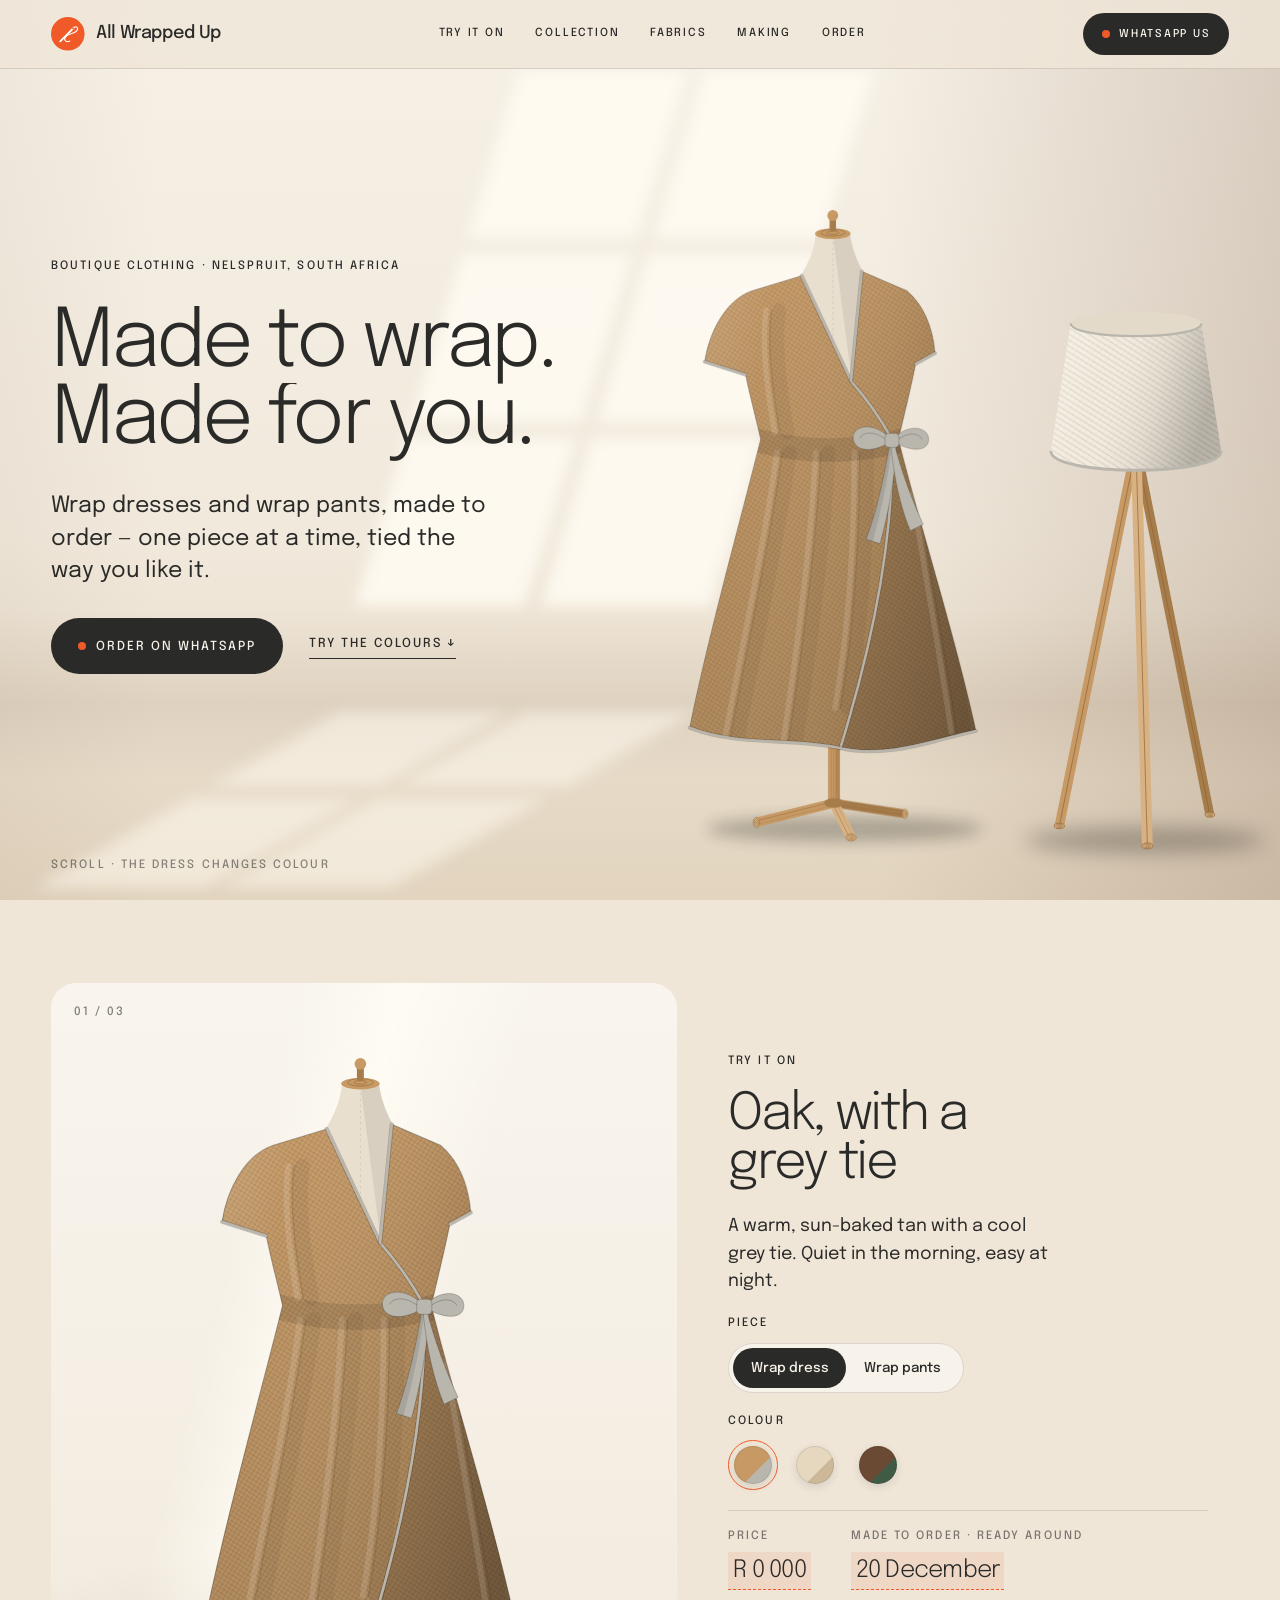
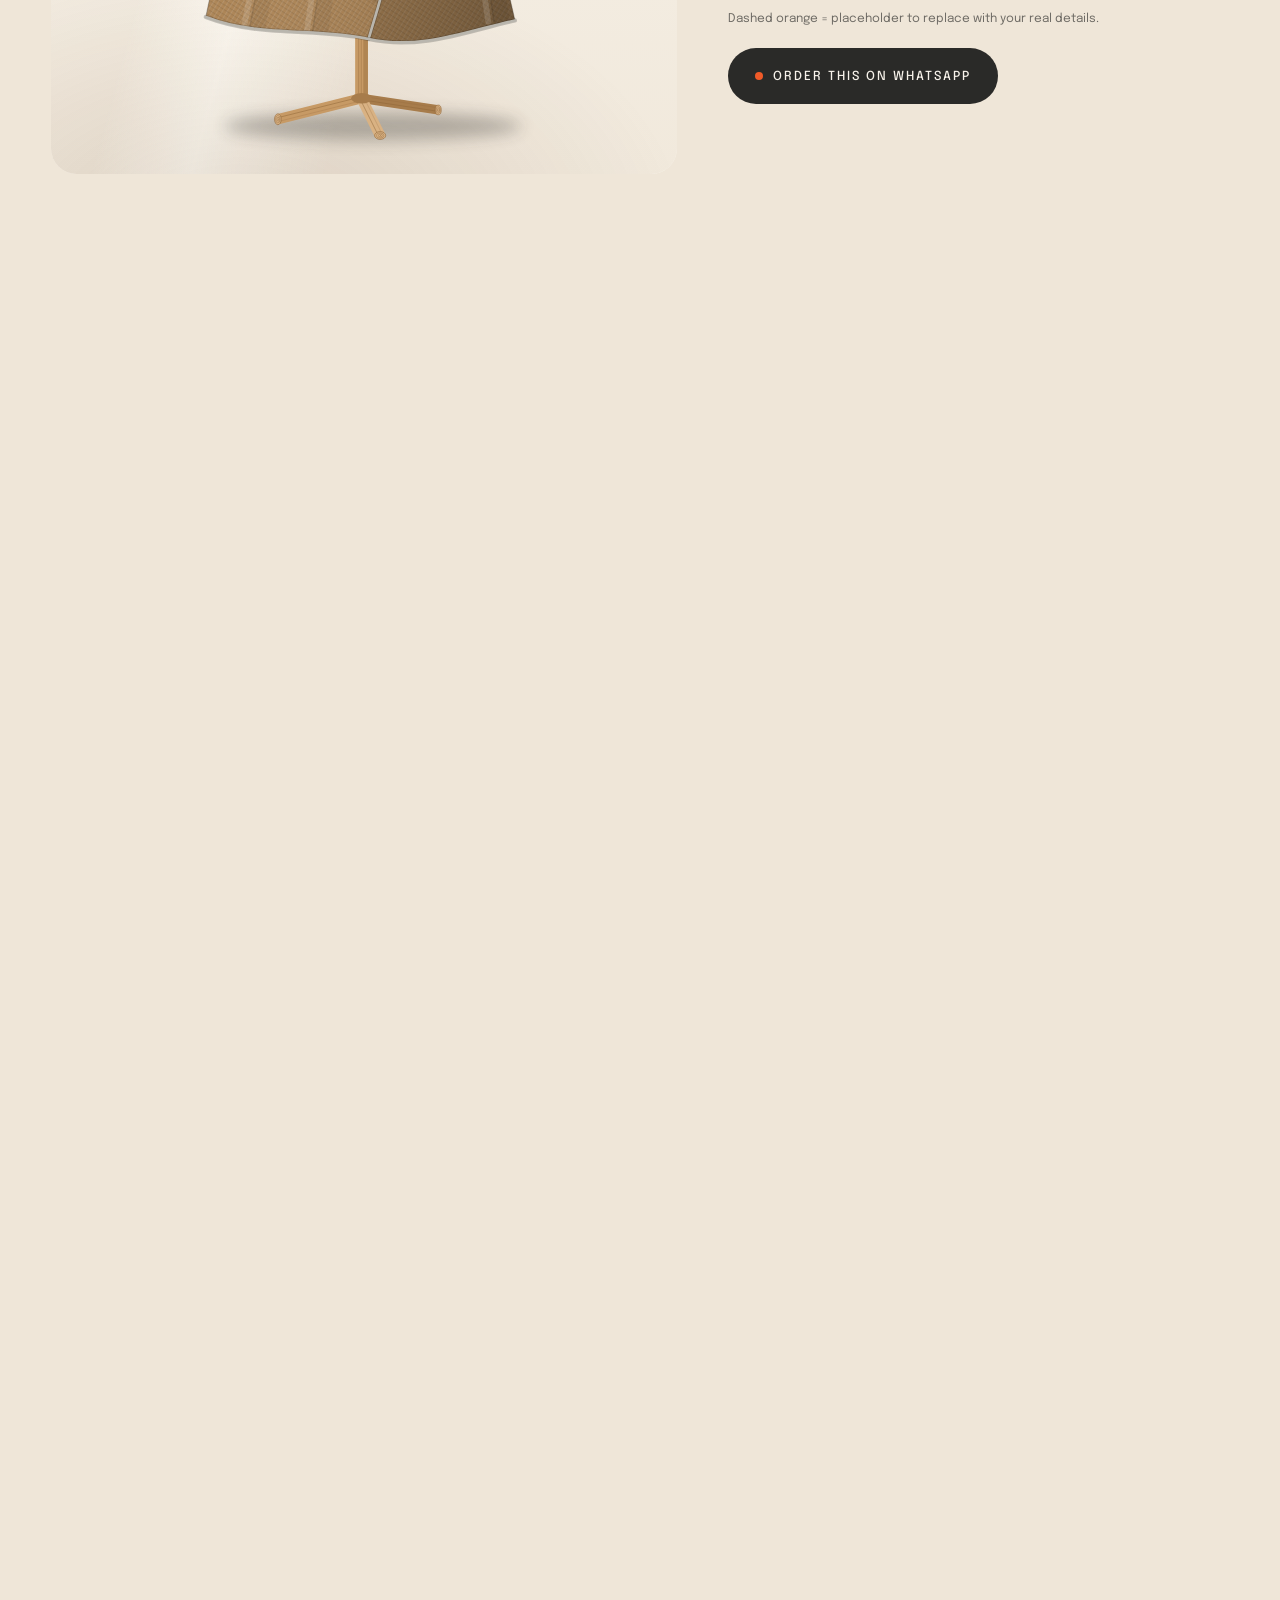
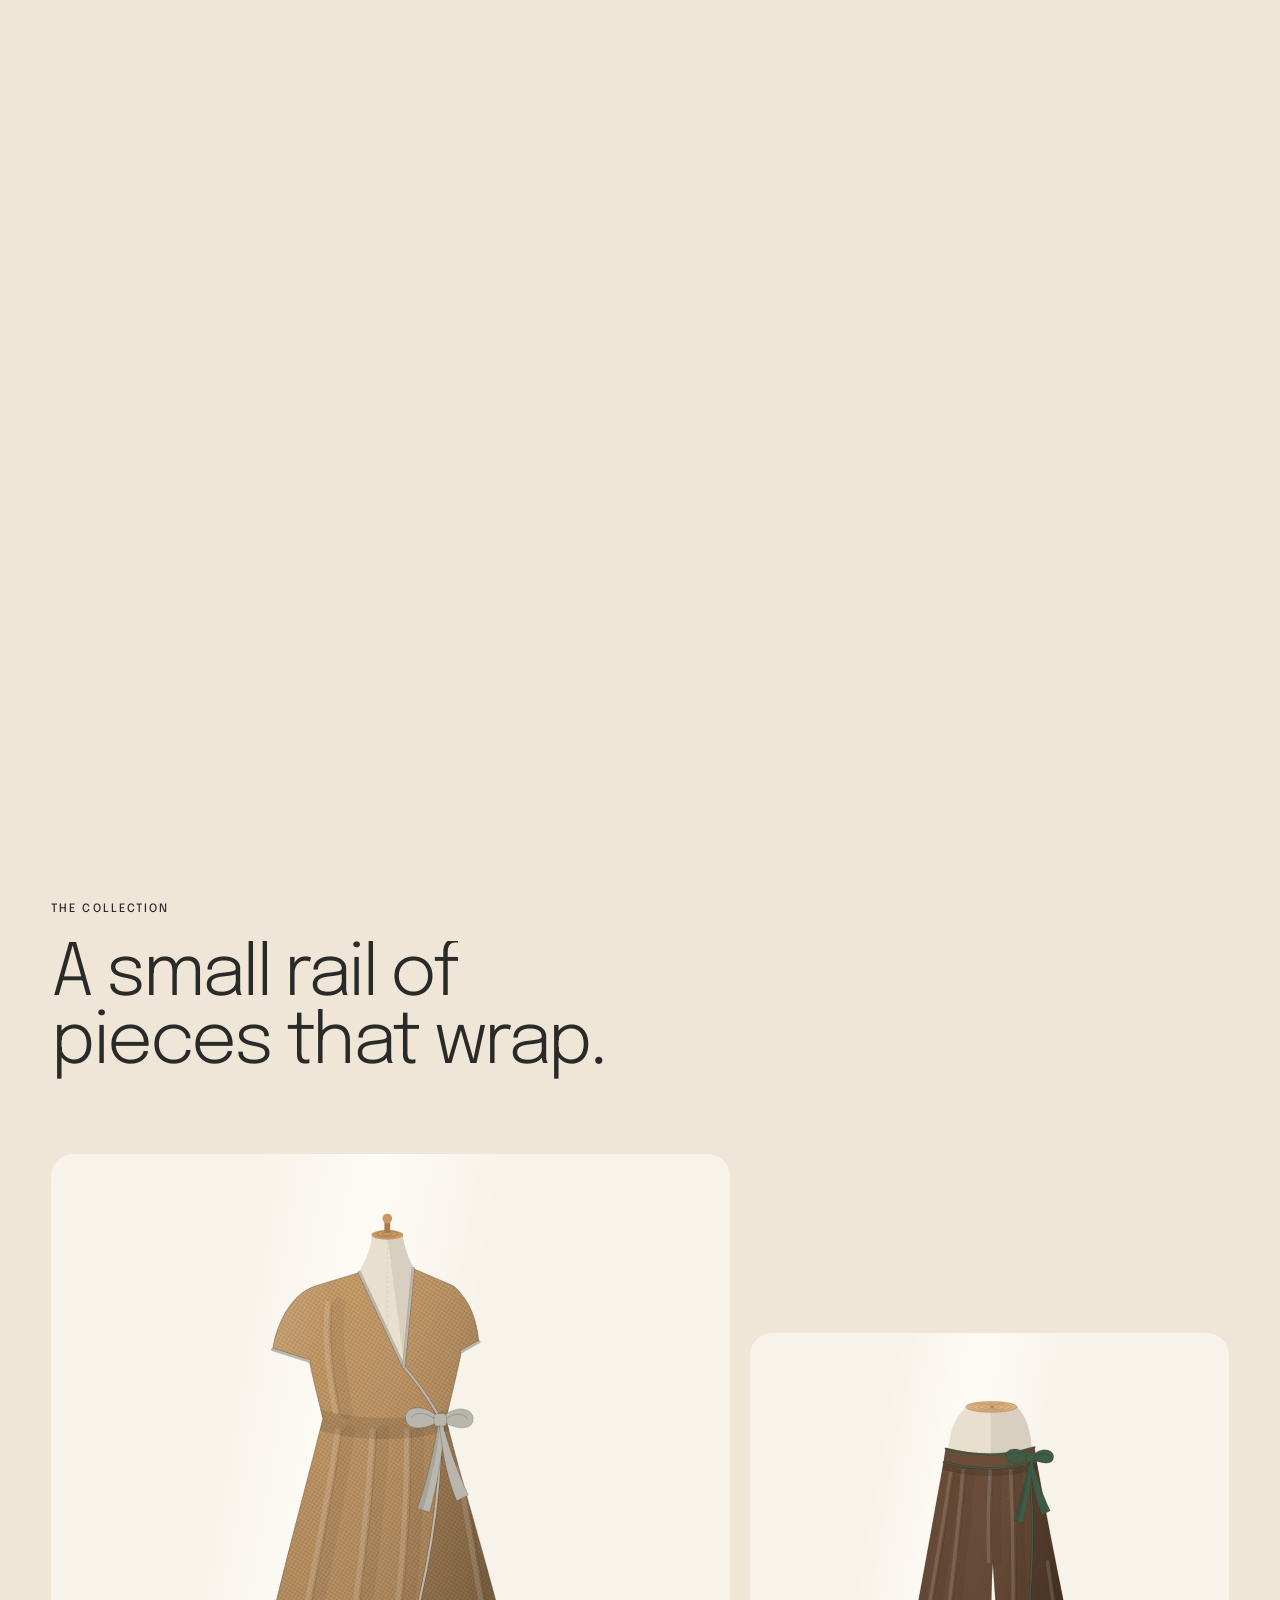
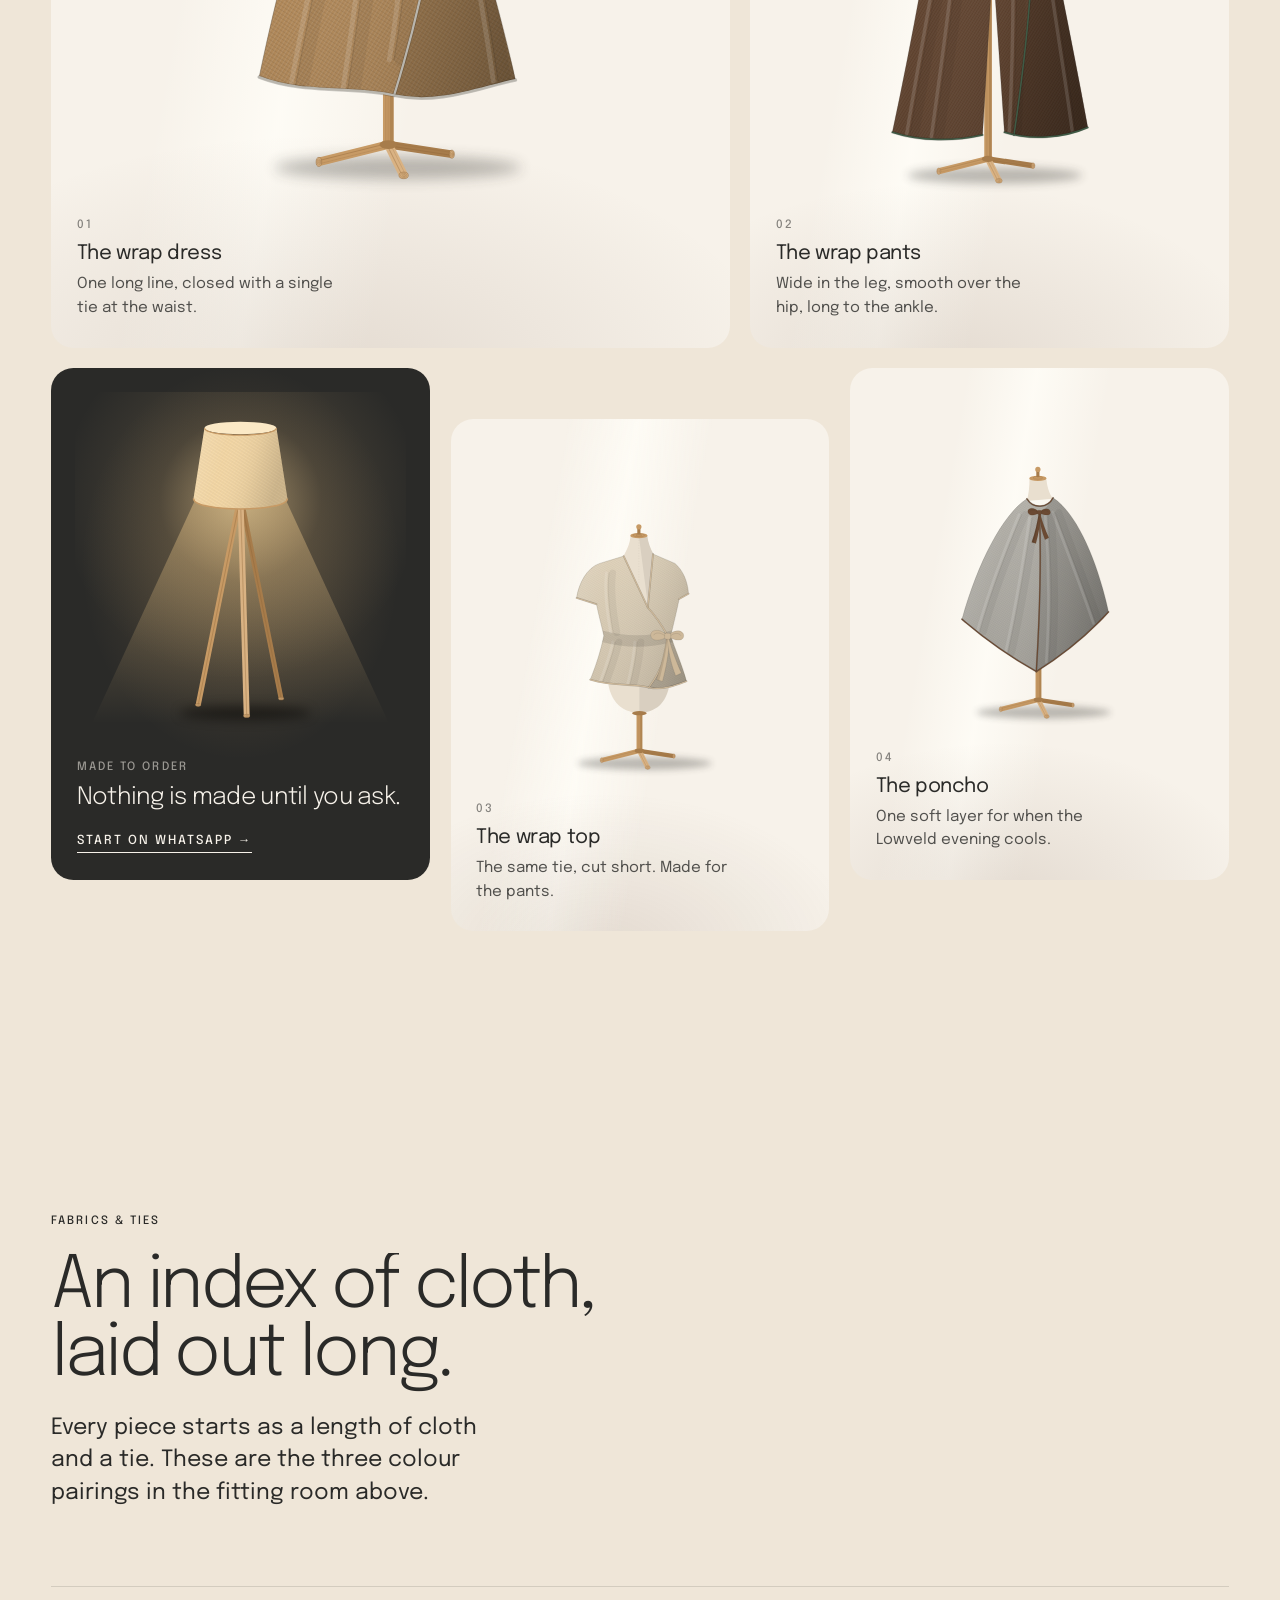
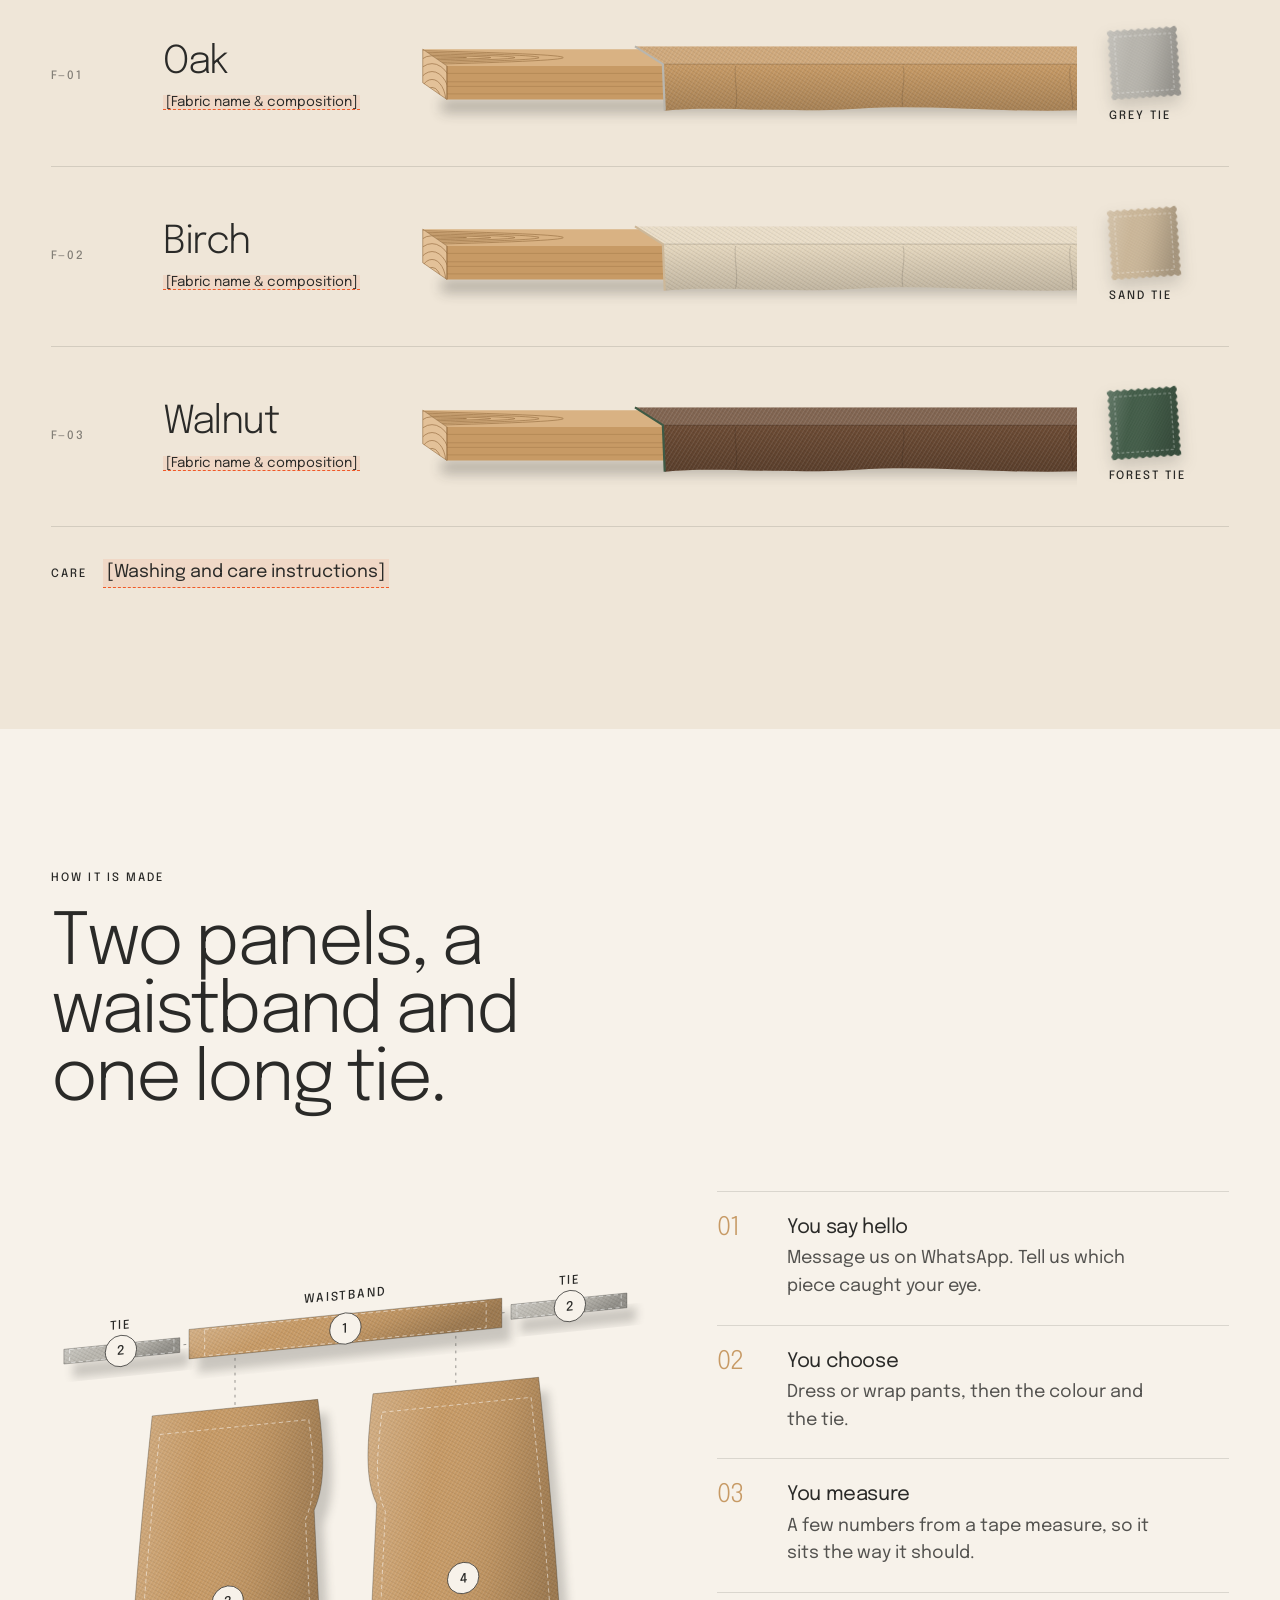
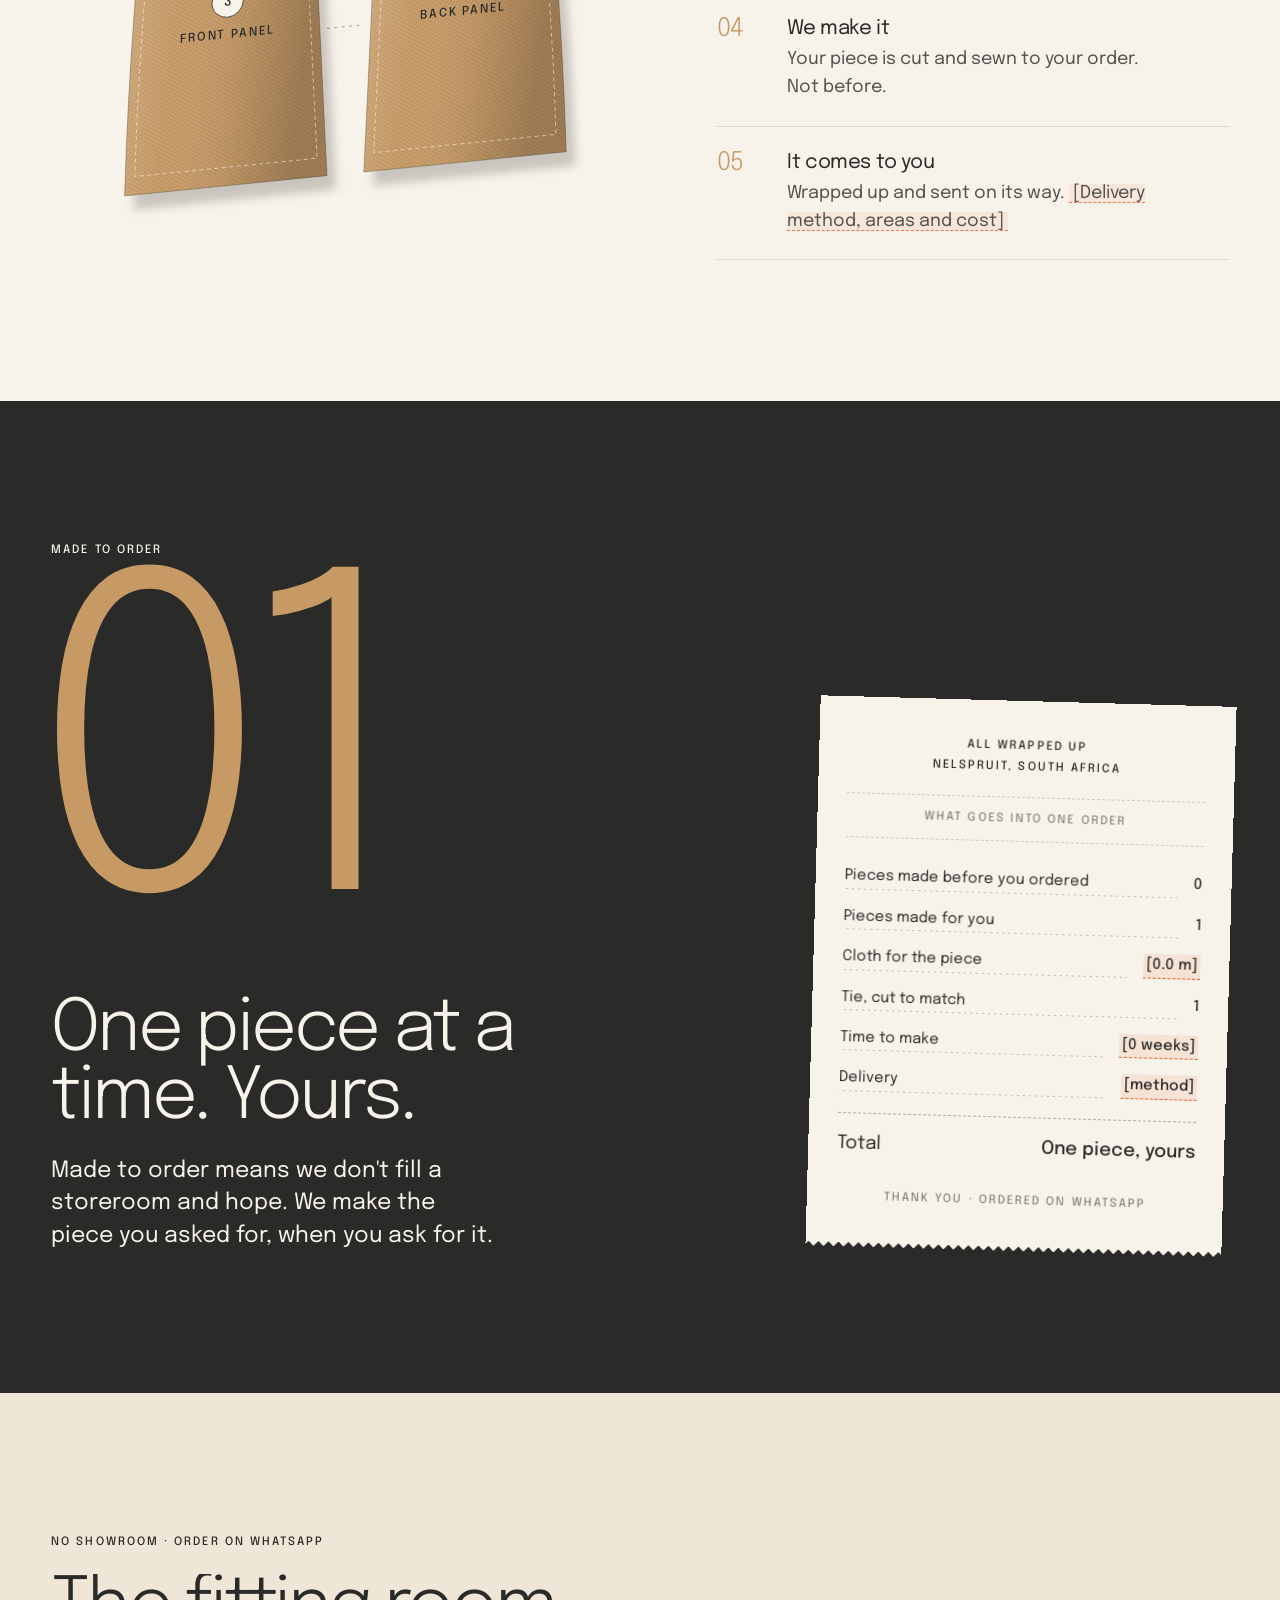
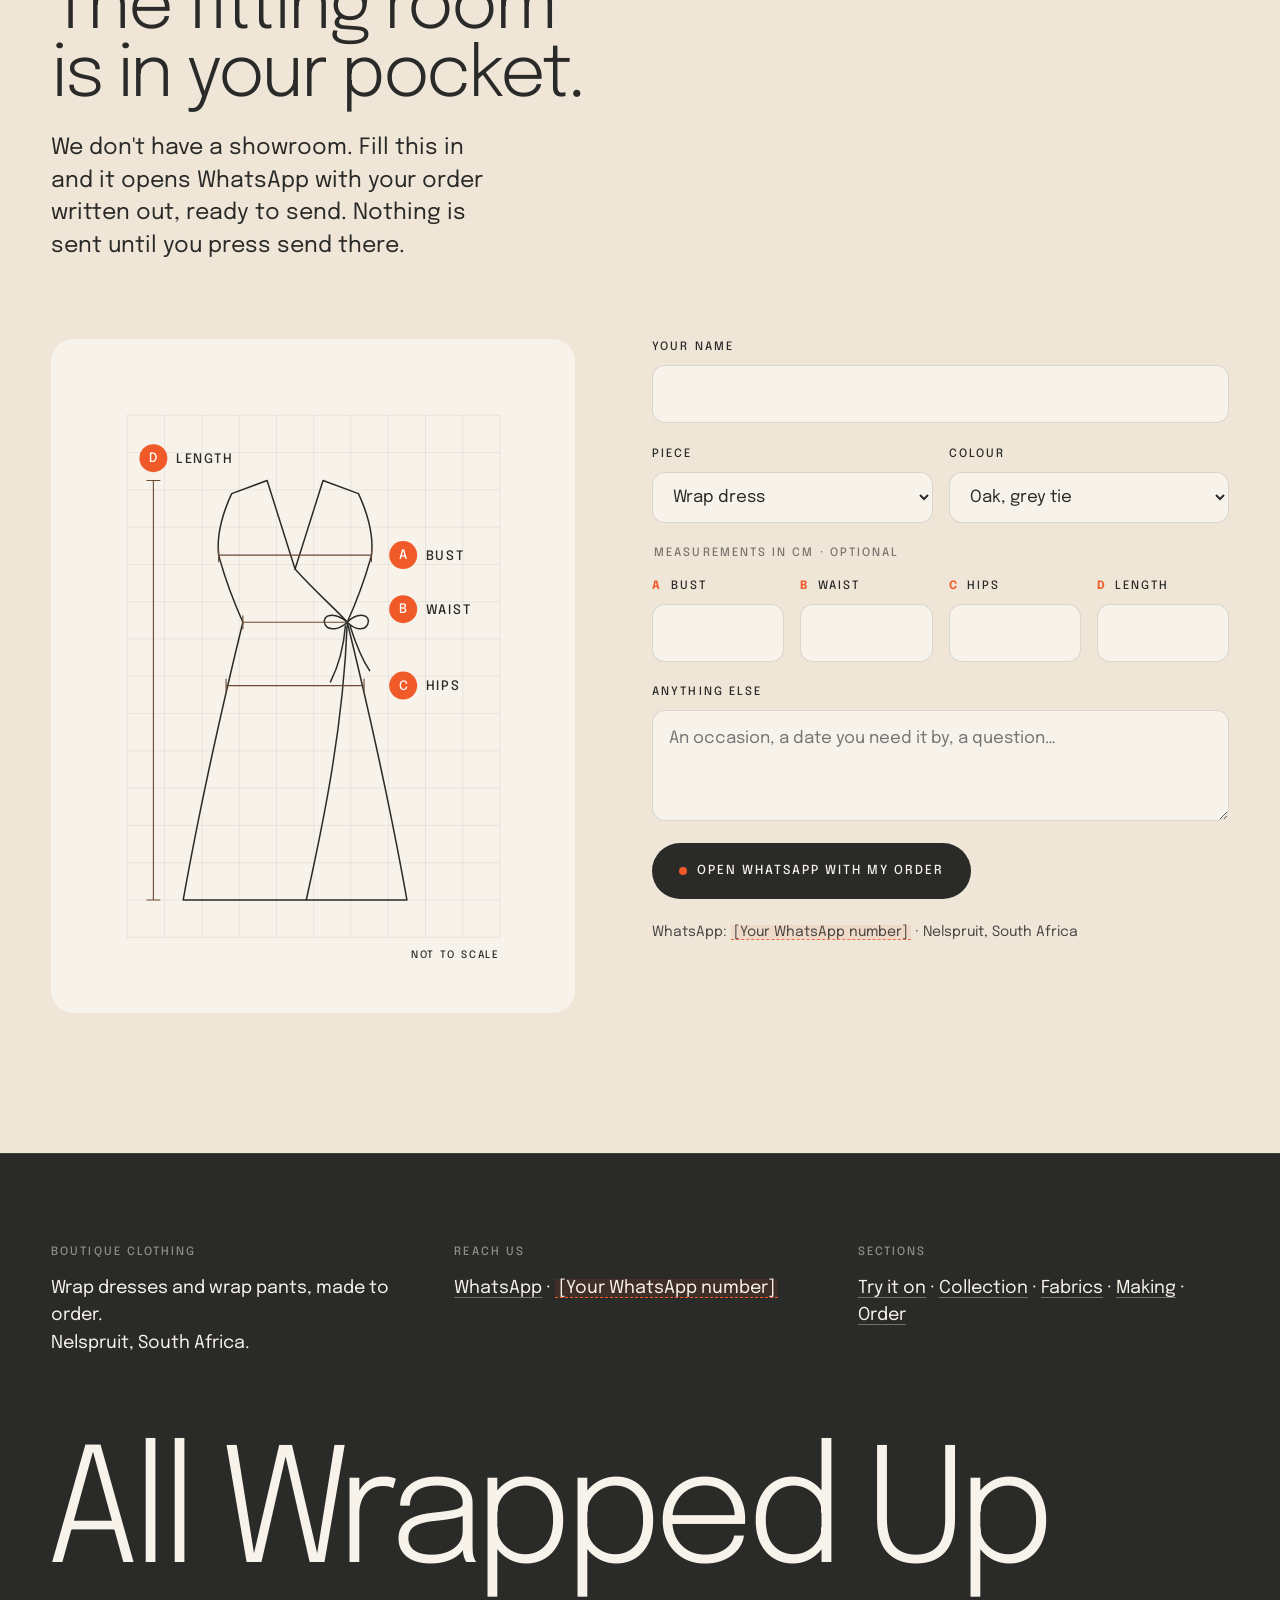
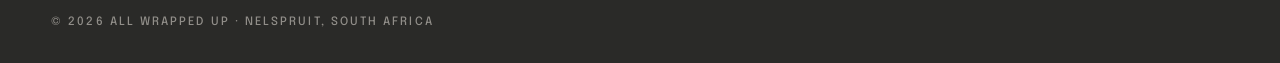
==== commit 6e0cbd5f: "Build All Wrapped Up one-page website Single long page in plain HTML, CSS and JS: studio hero, scrol" ====
--- a/index.html
+++ b/index.html
@@ -1,434 +1,280 @@
-<!doctype html>
-<html lang="en-GB">
+<!DOCTYPE html>
+<html lang="en-ZA">
 <head>
-  <meta charset="utf-8">
-  <meta name="viewport" content="width=device-width, initial-scale=1">
-  <title>All Wrapped Up · Wrap-around separates, South Africa</title>
-  <meta name="description" content="Wide-leg wrap trousers, wrap tops and blouses, and ponchos from All Wrapped Up, a South African women's label. Every piece closes with a tie you fasten yourself.">
-  <meta property="og:title" content="All Wrapped Up · Wrap-around separates">
-  <meta property="og:description" content="Wide-leg wrap trousers, wrap tops and blouses, and ponchos. Tied by hand, worn your way.">
-  <meta property="og:image" content="images/hero-look.jpg">
-  <meta name="theme-color" content="#F7F1E8">
-  <link rel="icon" href="images/favicon.svg" type="image/svg+xml">
-
-  <link rel="preconnect" href="https://fonts.googleapis.com">
-  <link rel="preconnect" href="https://fonts.gstatic.com" crossorigin>
-  <link href="https://fonts.googleapis.com/css2?family=Marcellus&family=Jost:wght@300;400;500;600&display=swap" rel="stylesheet">
-  <link rel="stylesheet" href="css/style.css">
-  <script>document.documentElement.classList.add('js');</script>
+<meta charset="utf-8">
+<meta name="viewport" content="width=device-width, initial-scale=1">
+<title>All Wrapped Up — Wrap dresses and wrap pants, made to order in Nelspruit</title>
+<meta name="description" content="All Wrapped Up is a boutique clothing store in Nelspruit, South Africa. Wrap dresses and wrap pants, made to order and ordered on WhatsApp.">
+<meta name="theme-color" content="#EFE6D8">
+<link rel="icon" href="data:image/svg+xml,%3Csvg xmlns='http://www.w3.org/2000/svg' viewBox='0 0 32 32'%3E%3Ccircle cx='16' cy='16' r='16' fill='%23F05A28'/%3E%3Cpath d='M9 23 22 9' stroke='%23fff' stroke-width='2' stroke-linecap='round'/%3E%3C/svg%3E">
+<link rel="preload" href="fonts/epilogue.woff2" as="font" type="font/woff2" crossorigin>
+<link rel="stylesheet" href="styles.css">
 </head>
 <body>
-
-<!--
-  =====================================================================
-  HOW TO EDIT THIS PAGE
-  Anything in [square brackets] with a dotted highlight is a
-  PLACEHOLDER. Replace it with your real details, then remove the
-  class="ph" from around it. Photos live in the /images folder: drop
-  in your own photo with the same file name to swap one.
-  =====================================================================
--->
-
 <a class="skip" href="#main">Skip to content</a>
 
-<header class="site-header" id="top">
-  <a class="wordmark" href="#top" aria-label="All Wrapped Up, back to top">
-    <img class="wordmark__logo" src="images/logo.svg" width="34" height="34" alt="">
+<header class="nav" id="top">
+  <a class="brand" href="#top" aria-label="All Wrapped Up, back to top">
+    <svg class="mark" viewBox="0 0 40 40" aria-hidden="true">
+      <circle cx="20" cy="20" r="20" fill="#F05A28"/>
+      <path d="M11 29 27.5 12.5" stroke="#fff" stroke-width="2.2" stroke-linecap="round"/>
+      <ellipse cx="27" cy="13" rx="1.1" ry="2.2" transform="rotate(45 27 13)" fill="#F05A28"/>
+      <path d="M27.4 12.6c4-3 6 2 2 5s-9 2-12 6 1 7 5 5" fill="none" stroke="#fff" stroke-width="1.3" stroke-linecap="round"/>
+    </svg>
     <span>All Wrapped Up</span>
   </a>
-  <nav class="site-nav" id="site-nav" aria-label="Main">
-    <a href="#lookbook">Lookbook</a>
-    <a href="#range">The range</a>
-    <a href="#process">How to order</a>
-    <a href="#looks">Ways to wear it</a>
+  <nav aria-label="Sections">
+    <a href="#try">Try it on</a>
+    <a href="#collection">Collection</a>
     <a href="#fabrics">Fabrics</a>
-    <a class="btn btn--small" href="#order">Message us to order</a>
+    <a href="#making">Making</a>
+    <a href="#order">Order</a>
   </nav>
-  <button class="nav-toggle" aria-expanded="false" aria-controls="site-nav">
-    <span class="nav-toggle__label">Menu</span>
-    <span class="nav-toggle__lines" aria-hidden="true"></span>
-  </button>
+  <a class="btn btn-small" data-wa="Hello All Wrapped Up, I'd like to ask about a made-to-order piece." href="#order">WhatsApp us</a>
 </header>
 
 <main id="main">
 
-  <!-- ============ HERO ============ -->
-  <section class="hero" aria-labelledby="hero-title">
-    <div class="hero__text">
-      <p class="eyebrow hero__eyebrow">Wrap-around separates &nbsp;·&nbsp; South Africa</p>
-      <h1 class="hero__title" id="hero-title">
-        <span class="line"><span>Tied by hand.</span></span>
-        <span class="line line--indent"><span>Worn your way.</span></span>
-      </h1>
-      <p class="hero__lede">Wide-leg wrap trousers, wrap tops and blouses, and ponchos. Every piece closes with a tie you fasten yourself, so it sits exactly where you want it, from a slow Saturday to a semi-formal evening.</p>
-      <div class="hero__actions">
-        <a class="btn" href="#order">Message us to order</a>
-        <a class="link-arrow" href="#range">See the full range <span aria-hidden="true">→</span></a>
+<!-- 1. HERO -->
+<section class="hero">
+  <div class="hero-scene" data-art="hero" aria-hidden="true"></div>
+  <div class="hero-text">
+    <p class="caps reveal">Boutique clothing · Nelspruit, South Africa</p>
+    <h1 data-split>Made to wrap.<br>Made for you.</h1>
+    <p class="lede reveal">Wrap dresses and wrap pants, made to order — one piece at a time, tied the way you like it.</p>
+    <div class="actions reveal">
+      <a class="btn" data-wa="Hello All Wrapped Up, I'd like to order a made-to-order piece." href="#order">Order on WhatsApp</a>
+      <a class="link" href="#try">Try the colours <span aria-hidden="true">↓</span></a>
+    </div>
+  </div>
+  <p class="hero-note caps" aria-hidden="true">Scroll · the dress changes colour</p>
+</section>
+
+<!-- 2. CONFIGURATOR -->
+<section class="config" id="try" aria-label="Try the dress and wrap pants in every colour">
+  <div class="config-sticky">
+    <div class="stage" data-finish="0">
+      <div class="stage-wall" aria-hidden="true"></div>
+      <div class="stage-art is-on" data-garment="dress" data-art="dress" role="img" aria-label="Illustration of a wrap dress on a wooden dress stand"></div>
+      <div class="stage-art" data-garment="pants" data-art="pants" role="img" aria-label="Illustration of wide-leg wrap pants on a wooden stand"></div>
+      <p class="stage-tag caps"><span id="cfg-count">01</span> / 03</p>
+    </div>
+
+    <div class="panel">
+      <p class="caps">Try it on</p>
+      <h2 class="panel-title"><span id="cfg-name" class="swap">Oak, with a grey tie</span></h2>
+      <p class="panel-copy"><span id="cfg-copy" class="swap">A warm, sun-baked tan with a cool grey tie. Quiet in the morning, easy at night.</span></p>
+
+      <div class="field">
+        <span class="caps" id="lbl-piece">Piece</span>
+        <div class="toggle" role="group" aria-labelledby="lbl-piece">
+          <button type="button" class="is-on" data-pick="dress" aria-pressed="true">Wrap dress</button>
+          <button type="button" data-pick="pants" aria-pressed="false">Wrap pants</button>
+        </div>
       </div>
-    </div>
-
-    <div class="hero__media">
-      <figure class="hero__photo photo">
-        <img src="images/hero-look.jpg" width="1300" height="1950" alt="A woman in a flowing coral wrap outfit tied at the waist, wearing flat sandals, beside a plant against a pale plaster wall." fetchpriority="high">
-      </figure>
-
-      <div class="hero__swatches" aria-hidden="true">
-        <div class="swatch swatch--print" style="--r:-9deg; --d:0s"><span class="tape tape--top tape--accent"></span><span class="swatch__chip"></span><span class="swatch__label">No. 01</span></div>
-        <div class="swatch swatch--linen" style="--r:4deg; --d:.14s"><span class="tape tape--top"></span><span class="swatch__chip"></span><span class="swatch__label">No. 02</span></div>
-        <div class="swatch swatch--drape" style="--r:-3deg; --d:.28s"><span class="tape tape--top"></span><span class="swatch__chip"></span><span class="swatch__label">No. 03</span></div>
+
+      <div class="field">
+        <span class="caps" id="lbl-colour">Colour</span>
+        <div class="swatches" role="group" aria-labelledby="lbl-colour">
+          <button type="button" class="sw is-on" data-step="0" aria-pressed="true" aria-label="Oak with a grey tie"><i style="--a:#C79A65;--b:#B9B6AE"></i></button>
+          <button type="button" class="sw" data-step="1" aria-pressed="false" aria-label="Birch with a sand tie"><i style="--a:#E6D8BF;--b:#CDB899"></i></button>
+          <button type="button" class="sw" data-step="2" aria-pressed="false" aria-label="Walnut with a forest green tie"><i style="--a:#6B4A33;--b:#3F5A45"></i></button>
+        </div>
       </div>
 
-      <figure class="hero__detail">
-        <div class="photo"><img src="images/hero-detail.jpg" width="700" height="933" alt="Close-up of a floral wrap tied at the waist, the tie caught mid-movement."></div>
-        <figcaption class="caption"><span class="caption__kicker">Opposite</span> The tie, caught mid-turn. It is the one detail every piece shares.</figcaption>
-      </figure>
-    </div>
-
-    <a class="hero__scroll" href="#philosophy" aria-label="Scroll to the next section"><span></span></a>
-  </section>
-
-  <!-- ============ PHILOSOPHY ============ -->
-  <section class="philosophy" id="philosophy" aria-label="How the pieces work">
-    <p class="eyebrow reveal">Made around the tie</p>
-    <p class="philosophy__statement reveal">
-      Every piece closes the same way, with a tie
-      <span class="pill photo" aria-hidden="true"><img src="images/philosophy-pill.jpg" width="900" height="675" alt="" loading="lazy"></span>
-      you fasten yourself, so it fits the way you want it to on the day you wear it.
-    </p>
-
-    <dl class="figures">
-      <div class="figure reveal">
-        <dt class="figure__label">Families: wrap trousers, tops and blouses, ponchos</dt>
-        <dd class="figure__num" data-count="3" data-pad="2">03</dd>
+      <dl class="facts" aria-live="polite">
+        <div>
+          <dt class="caps">Price</dt>
+          <dd><span id="cfg-price" class="swap ph" title="Placeholder — add your real price">R 0 000</span></dd>
+        </div>
+        <div>
+          <dt class="caps">Made to order · ready around</dt>
+          <dd><span id="cfg-date" class="swap ph" title="Placeholder — based on an example lead time">—</span></dd>
+        </div>
+      </dl>
+      <p class="ph-note">Dashed orange = placeholder to replace with your real details.</p>
+
+      <a class="btn" id="cfg-order" href="#order">Order this on WhatsApp</a>
+    </div>
+  </div>
+</section>
+
+<!-- 3. COLLECTION -->
+<section class="section" id="collection">
+  <div class="section-head">
+    <p class="caps reveal">The collection</p>
+    <h2 data-split>A small rail of pieces that wrap.</h2>
+  </div>
+  <div class="tiles">
+    <article class="tile t-a rise" style="--g:#C79A65;--t:#B9B6AE">
+      <div class="tile-art" data-art="dress" role="img" aria-label="Wrap dress illustration"></div>
+      <div class="tile-meta"><span class="caps">01</span><h3>The wrap dress</h3><p>One long line, closed with a single tie at the waist.</p></div>
+    </article>
+    <article class="tile t-b rise" style="--g:#6B4A33;--t:#3F5A45">
+      <div class="tile-art" data-art="pants" role="img" aria-label="Wrap pants illustration"></div>
+      <div class="tile-meta"><span class="caps">02</span><h3>The wrap pants</h3><p>Wide in the leg, smooth over the hip, long to the ankle.</p></div>
+    </article>
+    <article class="tile t-c tile-dark rise">
+      <div class="tile-art" data-art="lamp" aria-hidden="true"></div>
+      <div class="tile-meta"><span class="caps">Made to order</span><h3>Nothing is made until you ask.</h3><p><a class="link" data-wa="Hello All Wrapped Up, I'd like to ask about a made-to-order piece." href="#order">Start on WhatsApp <span aria-hidden="true">→</span></a></p></div>
+    </article>
+    <article class="tile t-d rise" style="--g:#E6D8BF;--t:#CDB899">
+      <div class="tile-art" data-art="top" role="img" aria-label="Wrap top illustration"></div>
+      <div class="tile-meta"><span class="caps">03</span><h3>The wrap top</h3><p>The same tie, cut short. Made for the pants.</p></div>
+    </article>
+    <article class="tile t-e rise" style="--g:#B9B6AE;--t:#6B4A33">
+      <div class="tile-art" data-art="poncho" role="img" aria-label="Poncho illustration"></div>
+      <div class="tile-meta"><span class="caps">04</span><h3>The poncho</h3><p>One soft layer for when the Lowveld evening cools.</p></div>
+    </article>
+  </div>
+</section>
+
+<!-- 4. MATERIALS -->
+<section class="section" id="fabrics">
+  <div class="section-head">
+    <p class="caps reveal">Fabrics &amp; ties</p>
+    <h2 data-split>An index of cloth, laid out long.</h2>
+    <p class="lede reveal">Every piece starts as a length of cloth and a tie. These are the three colour pairings in the fitting room above.</p>
+  </div>
+  <ol class="index">
+    <li class="rise" style="--g:#C79A65;--t:#B9B6AE">
+      <span class="caps idx">F—01</span>
+      <div class="idx-name"><h3>Oak</h3><p><span class="ph">[Fabric name &amp; composition]</span></p></div>
+      <div class="bolt" data-art="bolt" aria-hidden="true"></div>
+      <div class="idx-swatch"><i data-art="swatch" aria-hidden="true"></i><span class="caps">Grey tie</span></div>
+    </li>
+    <li class="rise" style="--g:#E6D8BF;--t:#CDB899">
+      <span class="caps idx">F—02</span>
+      <div class="idx-name"><h3>Birch</h3><p><span class="ph">[Fabric name &amp; composition]</span></p></div>
+      <div class="bolt" data-art="bolt" aria-hidden="true"></div>
+      <div class="idx-swatch"><i data-art="swatch" aria-hidden="true"></i><span class="caps">Sand tie</span></div>
+    </li>
+    <li class="rise" style="--g:#6B4A33;--t:#3F5A45">
+      <span class="caps idx">F—03</span>
+      <div class="idx-name"><h3>Walnut</h3><p><span class="ph">[Fabric name &amp; composition]</span></p></div>
+      <div class="bolt" data-art="bolt" aria-hidden="true"></div>
+      <div class="idx-swatch"><i data-art="swatch" aria-hidden="true"></i><span class="caps">Forest tie</span></div>
+    </li>
+  </ol>
+  <p class="care reveal"><span class="caps">Care</span> <span class="ph">[Washing and care instructions]</span></p>
+</section>
+
+<!-- 5. MAKING -->
+<section class="section making" id="making">
+  <div class="section-head">
+    <p class="caps reveal">How it is made</p>
+    <h2 data-split>Two panels, a waistband and one long tie.</h2>
+  </div>
+  <div class="making-grid">
+    <figure class="exploded rise" data-art="exploded" role="img" aria-label="Exploded drawing of wrap pants: waistband, two ties, front panel and back panel"></figure>
+    <ol class="steps">
+      <li class="reveal"><span class="num">01</span><div><h3>You say hello</h3><p>Message us on WhatsApp. Tell us which piece caught your eye.</p></div></li>
+      <li class="reveal"><span class="num">02</span><div><h3>You choose</h3><p>Dress or wrap pants, then the colour and the tie.</p></div></li>
+      <li class="reveal"><span class="num">03</span><div><h3>You measure</h3><p>A few numbers from a tape measure, so it sits the way it should.</p></div></li>
+      <li class="reveal"><span class="num">04</span><div><h3>We make it</h3><p>Your piece is cut and sewn to your order. Not before.</p></div></li>
+      <li class="reveal"><span class="num">05</span><div><h3>It comes to you</h3><p>Wrapped up and sent on its way. <span class="ph">[Delivery method, areas and cost]</span></p></div></li>
+    </ol>
+  </div>
+</section>
+
+<!-- 6. CHARCOAL: ONE AT A TIME -->
+<section class="dark" id="one">
+  <div class="dark-grid">
+    <div class="big-wrap">
+      <p class="caps reveal">Made to order</p>
+      <p class="big rise" aria-hidden="true">01</p>
+      <h2 data-split>One piece at a time. Yours.</h2>
+      <p class="lede reveal">Made to order means we don't fill a storeroom and hope. We make the piece you asked for, when you ask for it.</p>
+    </div>
+    <div class="receipt rise" aria-label="An itemised made-to-order receipt">
+      <p class="caps r-head">All Wrapped Up<br>Nelspruit, South Africa</p>
+      <p class="caps r-sub">What goes into one order</p>
+      <ul>
+        <li><span>Pieces made before you ordered</span><b>0</b></li>
+        <li><span>Pieces made for you</span><b>1</b></li>
+        <li><span>Cloth for the piece</span><b class="ph">[0.0 m]</b></li>
+        <li><span>Tie, cut to match</span><b>1</b></li>
+        <li><span>Time to make</span><b class="ph">[0 weeks]</b></li>
+        <li><span>Delivery</span><b class="ph">[method]</b></li>
+      </ul>
+      <p class="r-total"><span>Total</span><b>One piece, yours</b></p>
+      <p class="caps r-foot">Thank you · ordered on WhatsApp</p>
+    </div>
+  </div>
+</section>
+
+<!-- 7. ORDER (instead of showrooms) -->
+<section class="section order" id="order">
+  <div class="section-head">
+    <p class="caps reveal">No showroom · order on WhatsApp</p>
+    <h2 data-split>The fitting room is in your pocket.</h2>
+    <p class="lede reveal">We don't have a showroom. Fill this in and it opens WhatsApp with your order written out, ready to send. Nothing is sent until you press send there.</p>
+  </div>
+  <div class="order-grid">
+    <figure class="plan rise" data-art="plan" role="img" aria-label="A drawing of a dress with four measurements marked: bust, waist, hips and length"></figure>
+
+    <form class="form rise" id="order-form" novalidate>
+      <label>Your name
+        <input type="text" name="name" autocomplete="given-name" required>
+      </label>
+      <div class="row">
+        <label>Piece
+          <select name="piece">
+            <option>Wrap dress</option>
+            <option>Wrap pants</option>
+            <option>Wrap top</option>
+            <option>Poncho</option>
+          </select>
+        </label>
+        <label>Colour
+          <select name="colour">
+            <option>Oak, grey tie</option>
+            <option>Birch, sand tie</option>
+            <option>Walnut, forest green tie</option>
+            <option>Not sure yet</option>
+          </select>
+        </label>
       </div>
-      <div class="figure reveal">
-        <dt class="figure__label">Signature closure on every piece: the wrap tie</dt>
-        <dd class="figure__num" data-count="1" data-pad="2">01</dd>
-      </div>
-      <div class="figure reveal">
-        <dt class="figure__label">Pieces in the lookbook below</dt>
-        <dd class="figure__num" data-count="4" data-pad="2">04</dd>
-      </div>
-      <div class="figure reveal">
-        <dt class="figure__label">Dress codes covered, casual through semi-formal</dt>
-        <dd class="figure__num" data-count="2" data-pad="2">02</dd>
-      </div>
-    </dl>
-  </section>
-
-  <!-- ============ THE LOOKBOOK (signature sideways tour) ============ -->
-  <section class="tour" id="lookbook" aria-labelledby="tour-title">
-    <div class="tour__sticky">
-      <div class="tour__track">
-
-        <div class="tour__intro">
-          <p class="eyebrow">The lookbook</p>
-          <h2 class="tour__title" id="tour-title">One wardrobe, piece by piece.</h2>
-          <p class="tour__intro-text">Four pieces, one long afternoon of light. Each is pinned beside its fabric. Keep scrolling and the rail will move past you.</p>
-          <p class="tour__hint" aria-hidden="true"><span class="tour__hint-line"></span>Scroll to see each piece</p>
-        </div>
-
-        <!-- Piece 01 -->
-        <article class="room" data-room="0" aria-labelledby="room1">
-          <div class="room__text">
-            <span class="room__num" aria-hidden="true">01</span>
-            <h3 class="room__name" id="room1">The wide-leg wrap trouser</h3>
-            <p class="room__caption">The tie sits high on the waist, so the leg reads long. Wide enough to move in, and ankle length, as always. Wear it with flat sandals so the hem has room to show.</p>
-            <div class="room__swatches">
-              <div class="card swatch swatch--linen" style="--r:-6deg"><span class="tape tape--top"></span><span class="swatch__chip"></span><span class="swatch__label">The leg<small class="ph">[Fabric]</small></span></div>
-              <div class="card swatch swatch--satin" style="--r:5deg"><span class="tape tape--top"></span><span class="swatch__chip"></span><span class="swatch__label">The tie<small class="ph">[Fabric]</small></span></div>
-              <div class="card swatch swatch--drape" style="--r:-2deg"><span class="tape tape--top"></span><span class="swatch__chip"></span><span class="swatch__label">Colourway<small class="ph">[Colour]</small></span></div>
-            </div>
-          </div>
-          <figure class="room__media">
-            <div class="room__frame photo"><img src="images/look-trousers.jpg" width="1300" height="1625" alt="A woman walking in white wide-leg trousers with a long tie hanging from the waist." loading="lazy"></div>
-            <div class="room__inset photo"><img src="images/look-trousers-detail.jpg" width="600" height="800" alt="Close-up: the long white tie falling from the waistband." loading="lazy"></div>
-          </figure>
-        </article>
-
-        <!-- Piece 02 -->
-        <article class="room room--b" data-room="1" aria-labelledby="room2">
-          <div class="room__text">
-            <span class="room__num" aria-hidden="true">02</span>
-            <h3 class="room__name" id="room2">The wrap top and blouse</h3>
-            <p class="room__caption">The tie does the fitting, so the line falls cleanly from shoulder to waist. Knot it at the front for the market, or tuck it in and go out to lunch.</p>
-            <div class="room__swatches">
-              <div class="card swatch swatch--print" style="--r:4deg"><span class="tape tape--top"></span><span class="swatch__chip"></span><span class="swatch__label">The body<small class="ph">[Fabric]</small></span></div>
-              <div class="card swatch swatch--linen" style="--r:-5deg"><span class="tape tape--top"></span><span class="swatch__chip"></span><span class="swatch__label">The tie<small class="ph">[Fabric]</small></span></div>
-              <div class="card swatch swatch--stripe" style="--r:3deg"><span class="tape tape--top"></span><span class="swatch__chip"></span><span class="swatch__label">Colourway<small class="ph">[Colour]</small></span></div>
-            </div>
-          </div>
-          <figure class="room__media">
-            <div class="room__frame photo"><img src="images/look-blouse.jpg" width="1600" height="1200" alt="A white embroidered blouse knotted at the waist above high-waisted jeans." loading="lazy"></div>
-            <div class="room__inset photo"><img src="images/look-blouse-detail.jpg" width="600" height="800" alt="Close-up: the blouse knotted at the side of the waist." loading="lazy"></div>
-          </figure>
-        </article>
-
-        <!-- Piece 03 -->
-        <article class="room room--c" data-room="2" aria-labelledby="room3">
-          <div class="room__text">
-            <span class="room__num" aria-hidden="true">03</span>
-            <h3 class="room__name" id="room3">The poncho</h3>
-            <p class="room__caption">For cooler evenings. Throw it over the wrap trousers or a plain pair of jeans, and the outfit is done before you have found your keys.</p>
-            <div class="room__swatches">
-              <div class="card swatch swatch--knit" style="--r:-4deg"><span class="tape tape--top"></span><span class="swatch__chip"></span><span class="swatch__label">The body<small class="ph">[Fabric]</small></span></div>
-              <div class="card swatch swatch--linen" style="--r:6deg"><span class="tape tape--top"></span><span class="swatch__chip"></span><span class="swatch__label">The edge<small class="ph">[Finish]</small></span></div>
-              <div class="card swatch swatch--satin" style="--r:-3deg"><span class="tape tape--top"></span><span class="swatch__chip"></span><span class="swatch__label">Colourway<small class="ph">[Colour]</small></span></div>
-            </div>
-          </div>
-          <figure class="room__media">
-            <div class="room__frame photo"><img src="images/look-poncho.jpg" width="1200" height="1722" alt="A cream open-knit poncho with a fringed hem, hanging on a wooden hanger." loading="lazy"></div>
-            <div class="room__inset photo"><img src="images/look-poncho-detail.jpg" width="600" height="800" alt="Close-up: the open knit and fringe along the poncho's edge." loading="lazy"></div>
-          </figure>
-        </article>
-
-        <!-- Piece 04 -->
-        <article class="room room--d" data-room="3" aria-labelledby="room4">
-          <div class="room__text">
-            <span class="room__num" aria-hidden="true">04</span>
-            <h3 class="room__name" id="room4">Day into evening</h3>
-            <p class="room__caption">The same pieces, dressed up. A low heel instead of a flat, a longer coat over the top, and the tie becomes the detail people notice across the table.</p>
-            <div class="room__swatches">
-              <div class="card swatch swatch--drape" style="--r:5deg"><span class="tape tape--top"></span><span class="swatch__chip"></span><span class="swatch__label">Day<small class="ph">[Fabric]</small></span></div>
-              <div class="card swatch swatch--satin" style="--r:-6deg"><span class="tape tape--top"></span><span class="swatch__chip"></span><span class="swatch__label">Evening<small class="ph">[Fabric]</small></span></div>
-              <div class="card swatch swatch--knit" style="--r:2deg"><span class="tape tape--top"></span><span class="swatch__chip"></span><span class="swatch__label">The layer<small class="ph">[Fabric]</small></span></div>
-            </div>
-          </div>
-          <figure class="room__media">
-            <div class="room__frame photo"><img src="images/look-semiformal.jpg" width="1300" height="1950" alt="A woman in a camel coat over an olive midi skirt, standing in a quiet street in evening light." loading="lazy"></div>
-            <div class="room__inset photo"><img src="images/look-semiformal-detail.jpg" width="600" height="800" alt="Close-up: camel wool coat over a fine olive knit." loading="lazy"></div>
-          </figure>
-        </article>
-
-        <div class="tour__outro">
-          <p class="tour__outro-text">That is the edit.<br>Yours will be tied differently.</p>
-          <a class="btn" href="#order">Message us to order</a>
-        </div>
-      </div>
-
-      <!-- Piece index + progress -->
-      <div class="tour__ui">
-        <ol class="tour__index" aria-label="Pieces in the lookbook">
-          <li><button type="button" data-go="0"><span>01</span> Trouser</button></li>
-          <li><button type="button" data-go="1"><span>02</span> Top</button></li>
-          <li><button type="button" data-go="2"><span>03</span> Poncho</button></li>
-          <li><button type="button" data-go="3"><span>04</span> Day into evening</button></li>
-        </ol>
-        <div class="tour__progress" aria-hidden="true"><span></span></div>
-      </div>
-    </div>
-  </section>
-
-  <!-- ============ THE RANGE ============ -->
-  <section class="work" id="range" aria-labelledby="range-title">
-    <header class="section-head reveal">
-      <p class="eyebrow">The range</p>
-      <h2 class="section-title" id="range-title">Three families, one tie.</h2>
-      <p class="section-intro">Every piece is cut around the wrap tie. Message us to order, or to ask about sizes and colours.</p>
-    </header>
-
-    <ol class="services">
-      <li class="service reveal">
-        <span class="service__num">i.</span>
-        <div class="service__body">
-          <h3 class="service__name">Wide-leg wrap trousers</h3>
-          <p class="service__desc">Wide in the leg, finished at the waist by the tie alone, and ankle length every time.</p>
-        </div>
-        <p class="service__fee"><span class="service__from">from</span> <span class="price ph">R [0 000]</span></p>
-      </li>
-      <li class="service reveal">
-        <span class="service__num">ii.</span>
-        <div class="service__body">
-          <h3 class="service__name">Wrap tops and blouses</h3>
-          <p class="service__desc">From an easy Saturday top to a blouse for a dinner. Tie it at the waist and it sits where you want it.</p>
-        </div>
-        <p class="service__fee"><span class="service__from">from</span> <span class="price ph">R [0 000]</span></p>
-      </li>
-      <li class="service reveal">
-        <span class="service__num">iii.</span>
-        <div class="service__body">
-          <h3 class="service__name">Ponchos</h3>
-          <p class="service__desc">An easy layer for cooler evenings, over everything else on this page.</p>
-        </div>
-        <p class="service__fee"><span class="service__from">from</span> <span class="price ph">R [0 000]</span></p>
-      </li>
-    </ol>
-  </section>
-
-  <!-- ============ HOW TO ORDER ============ -->
-  <section class="process" id="process" aria-labelledby="process-title">
-    <div class="process__numeral" aria-hidden="true"><span class="process__digit">1</span></div>
-    <div class="process__content">
-      <header class="section-head reveal">
-        <p class="eyebrow">How to order</p>
-        <h2 class="section-title" id="process-title">Four small steps.</h2>
-      </header>
-      <ol class="steps">
-        <li class="step" data-step="1">
-          <span class="step__num">01</span>
-          <h3 class="step__title">Choose your piece</h3>
-          <p>Look through the lookbook and the range, and note the piece, colour and size you have in mind.</p>
-        </li>
-        <li class="step" data-step="2">
-          <span class="step__num">02</span>
-          <h3 class="step__title">Send us a message</h3>
-          <p>Fill in the form at the bottom of this page. Tell us what you would like, and anything you are not sure of yet.</p>
-        </li>
-        <li class="step" data-step="3">
-          <span class="step__num">03</span>
-          <h3 class="step__title">We reply to confirm</h3>
-          <p>We come back to you to confirm sizing and availability, along with <span class="ph">[how payment and delivery or collection work]</span>.</p>
-        </li>
-        <li class="step" data-step="4">
-          <span class="step__num">04</span>
-          <h3 class="step__title">Tie it your way</h3>
-          <p>Wrap it, tie it high or low, and wear it somewhere. That part is up to you.</p>
-        </li>
-      </ol>
-    </div>
-  </section>
-
-  <!-- ============ WAYS TO WEAR IT ============ -->
-  <section class="houses" id="looks" aria-labelledby="looks-title">
-    <header class="section-head reveal">
-      <p class="eyebrow">Ways to wear it</p>
-      <h2 class="section-title" id="looks-title">Same tie, different days.</h2>
-    </header>
-    <div class="houses__grid">
-      <figure class="house house--1 reveal">
-        <div class="photo"><img src="images/edit-5.jpg" width="1400" height="933" alt="A rail of neutral clothes in cream, sand and brown under warm light." loading="lazy"></div>
-        <figcaption><span class="house__name ph">[Look name]</span><span class="house__meta ph">[Piece] · [Colour]</span></figcaption>
-      </figure>
-      <figure class="house house--2 reveal">
-        <div class="photo"><img src="images/edit-1.jpg" width="1000" height="1408" alt="A woman in a camel coat and white trousers walking along a pale street." loading="lazy"></div>
-        <figcaption><span class="house__name ph">[Look name]</span><span class="house__meta ph">[Piece] · [Colour]</span></figcaption>
-      </figure>
-      <figure class="house house--3 reveal">
-        <div class="photo"><img src="images/edit-3.jpg" width="1000" height="1250" alt="A woman in a cream blouse and wide-brimmed hat, hand at her cheek." loading="lazy"></div>
-        <figcaption><span class="house__name ph">[Look name]</span><span class="house__meta ph">[Piece] · [Colour]</span></figcaption>
-      </figure>
-      <figure class="house house--4 reveal">
-        <div class="photo"><img src="images/edit-2.jpg" width="1200" height="800" alt="A smiling woman in a white square-neck blouse in a light-filled room." loading="lazy"></div>
-        <figcaption><span class="house__name ph">[Look name]</span><span class="house__meta ph">[Piece] · [Colour]</span></figcaption>
-      </figure>
-      <figure class="house house--5 reveal">
-        <div class="photo"><img src="images/edit-4.jpg" width="1000" height="1250" alt="A woman wrapped in a camel coat over a ribbed knit, in warm outdoor light." loading="lazy"></div>
-        <figcaption><span class="house__name ph">[Look name]</span><span class="house__meta ph">[Piece] · [Colour]</span></figcaption>
-      </figure>
-    </div>
-  </section>
-
-  <!-- ============ FABRIC BOARD + DETAILS ============ -->
-  <section class="materials" id="fabrics" aria-labelledby="fabrics-title">
-    <div class="board reveal" aria-hidden="true">
-      <div class="swatch board__s board__s--1 swatch--linen" style="--r:-3deg"><span class="tape tape--top"></span><span class="swatch__chip"></span><span class="swatch__label">No. 01</span></div>
-      <div class="swatch board__s board__s--2 swatch--drape" style="--r:2deg"><span class="tape tape--top"></span><span class="tape tape--bottom"></span><span class="swatch__chip"></span><span class="swatch__label">No. 02</span></div>
-      <div class="swatch board__s board__s--3 swatch--print" style="--r:4deg"><span class="tape tape--top tape--accent"></span><span class="swatch__chip"></span><span class="swatch__label">No. 03</span></div>
-      <div class="swatch board__s board__s--4 swatch--knit" style="--r:-5deg"><span class="tape tape--top"></span><span class="swatch__chip"></span><span class="swatch__label">No. 04</span></div>
-      <div class="swatch board__s board__s--5 swatch--satin" style="--r:3deg"><span class="tape tape--top"></span><span class="swatch__chip"></span><span class="swatch__label">No. 05</span></div>
-      <div class="swatch board__s board__s--6 swatch--stripe" style="--r:-2deg"><span class="tape tape--top"></span><span class="swatch__chip"></span><span class="swatch__label">No. 06</span></div>
-      <p class="board__note">Board no. 1 · six swatches</p>
-    </div>
-
-    <div class="sources">
-      <header class="section-head reveal">
-        <p class="eyebrow">The fabric board</p>
-        <h2 class="section-title" id="fabrics-title">The details that stay the same.</h2>
-      </header>
-      <dl class="sources__list">
-        <div class="source reveal"><dt>The tie</dt><dd>Every piece closes with it. Tie it where it suits you, and the fit follows.</dd></div>
-        <div class="source reveal"><dt>The hem</dt><dd>Trousers finish at the ankle, so a flat sandal or a low heel shows them off.</dd></div>
-        <div class="source reveal"><dt>The range</dt><dd>Casual through semi-formal, so one piece works for more than one kind of day.</dd></div>
-        <div class="source reveal"><dt>The fabrics</dt><dd><span class="ph">[Name each fabric on the board, and how to care for it]</span></dd></div>
-      </dl>
-    </div>
-  </section>
-
-  <!-- ============ PRESS ============ -->
-  <section class="press" aria-label="What people say">
-    <span class="press__mark" aria-hidden="true">“</span>
-    <blockquote class="press__quote reveal">
-      <p><span class="ph ph--dark">[A line or two from a real customer or press feature goes here, something about how the piece feels to wear.]</span></p>
-      <footer class="press__source"><span class="ph ph--dark">[Customer or publication name]</span>, <span class="ph ph--dark">[Year]</span></footer>
-    </blockquote>
-  </section>
-
-  <!-- ============ ORDER FORM ============ -->
-  <section class="enquire" id="order" aria-labelledby="order-title">
-    <div class="enquire__intro reveal">
-      <p class="eyebrow">Message us to order</p>
-      <h2 class="section-title" id="order-title">Tell us what you would like.</h2>
-      <p>Send a few details through the form, the piece, the colour and your size, and we will get back to you to confirm.</p>
-      <p class="enquire__where">Based in South Africa<br><span class="ph">[Town or city, if you would like it shown]</span></p>
-    </div>
-
-    <div class="card-form reveal">
-      <span class="tape tape--tl" aria-hidden="true"></span>
-      <span class="tape tape--tr" aria-hidden="true"></span>
-      <form class="form" name="order" method="POST" data-netlify="true" netlify-honeypot="company" action="#order" novalidate>
-        <input type="hidden" name="form-name" value="order">
-        <p class="hidden-field"><label>Leave this empty <input name="company" tabindex="-1" autocomplete="off"></label></p>
-
-        <div class="form__row">
-          <label class="field"><span>Your name</span><input name="name" type="text" autocomplete="name" required></label>
-          <label class="field"><span>Email</span><input name="email" type="email" autocomplete="email" required></label>
-        </div>
-        <div class="form__row">
-          <label class="field"><span>Phone or WhatsApp <em>(optional)</em></span><input name="phone" type="tel" autocomplete="tel"></label>
-          <label class="field"><span>Your size</span><input name="size" type="text" placeholder="The size you usually wear"></label>
-        </div>
-
-        <fieldset class="field field--choices">
-          <legend>Which piece?</legend>
-          <div class="choices">
-            <label class="choice"><input type="radio" name="piece" value="Wide-leg wrap trousers"><span>Wrap trousers</span></label>
-            <label class="choice"><input type="radio" name="piece" value="Wrap top or blouse"><span>Wrap top or blouse</span></label>
-            <label class="choice"><input type="radio" name="piece" value="Poncho"><span>Poncho</span></label>
-            <label class="choice"><input type="radio" name="piece" value="Not sure yet"><span>Not sure yet</span></label>
-          </div>
-        </fieldset>
-
-        <label class="field"><span>Anything else</span><textarea name="message" rows="4" placeholder="Colour, how many, when you need it by…"></textarea></label>
-
-        <div class="form__foot">
-          <button class="btn" type="submit">Send message</button>
-          <p class="form__status" role="status" aria-live="polite"></p>
-        </div>
-      </form>
-    </div>
-  </section>
+      <fieldset>
+        <legend class="caps">Measurements in cm · optional</legend>
+        <div class="row row-4">
+          <label><span><b>A</b> Bust</span><input type="number" name="bust" inputmode="decimal" min="0"></label>
+          <label><span><b>B</b> Waist</span><input type="number" name="waist" inputmode="decimal" min="0"></label>
+          <label><span><b>C</b> Hips</span><input type="number" name="hips" inputmode="decimal" min="0"></label>
+          <label><span><b>D</b> Length</span><input type="number" name="length" inputmode="decimal" min="0"></label>
+        </div>
+      </fieldset>
+      <label>Anything else
+        <textarea name="note" rows="3" placeholder="An occasion, a date you need it by, a question…"></textarea>
+      </label>
+      <button class="btn" type="submit">Open WhatsApp with my order</button>
+      <p class="form-note">WhatsApp: <span class="ph">[Your WhatsApp number]</span> · Nelspruit, South Africa</p>
+    </form>
+  </div>
+</section>
 
 </main>
 
-<!-- ============ FOOTER ============ -->
-<footer class="site-footer">
-  <div class="footer__top">
-    <div class="footer__col">
-      <img class="footer__logo" src="images/logo.svg" width="48" height="48" alt="">
-      <p>Wrap-around separates<br>for women, South Africa</p>
-    </div>
-    <div class="footer__col">
-      <p class="eyebrow eyebrow--light">Order</p>
-      <p><a href="#order">Through the form above</a><br><span class="ph ph--dark">[Email address, if you would like it shown]</span></p>
-    </div>
-    <div class="footer__col">
-      <p class="eyebrow eyebrow--light">Elsewhere</p>
-      <p><span class="ph ph--dark">[Instagram link]</span></p>
-    </div>
-    <nav class="footer__col footer__nav" aria-label="Footer">
-      <a href="#lookbook">Lookbook</a>
-      <a href="#range">The range</a>
-      <a href="#process">How to order</a>
-      <a href="#order">Message us to order</a>
-    </nav>
-  </div>
-  <p class="footer__name" aria-hidden="true">All Wrapped Up</p>
-  <div class="footer__base">
-    <p>© <span data-year>2026</span> All Wrapped Up</p>
-    <a href="#top">Back to top ↑</a>
-  </div>
+<!-- 8. FOOTER -->
+<footer class="footer">
+  <div class="footer-top">
+    <div>
+      <p class="caps">Boutique clothing</p>
+      <p>Wrap dresses and wrap pants, made to order.<br>Nelspruit, South Africa.</p>
+    </div>
+    <div>
+      <p class="caps">Reach us</p>
+      <p><a data-wa="Hello All Wrapped Up" href="#order">WhatsApp</a> · <span class="ph">[Your WhatsApp number]</span></p>
+    </div>
+    <div>
+      <p class="caps">Sections</p>
+      <p><a href="#try">Try it on</a> · <a href="#collection">Collection</a> · <a href="#fabrics">Fabrics</a> · <a href="#making">Making</a> · <a href="#order">Order</a></p>
+    </div>
+  </div>
+  <p class="footer-name" aria-hidden="true">All Wrapped Up</p>
+  <p class="footer-legal caps">© <span id="year">2026</span> All Wrapped Up · Nelspruit, South Africa</p>
 </footer>
 
-<script src="js/main.js" defer></script>
+<script src="script.js"></script>
 </body>
 </html>
--- a/styles.css
+++ b/styles.css
@@ -0,0 +1,304 @@
+/* All Wrapped Up — styles
+   Colours: birch, oak, walnut, wool grey, charcoal, chalk + brand orange as a small accent. */
+
+@font-face {
+  font-family: "Epilogue";
+  src: url("fonts/epilogue.woff2") format("woff2");
+  font-weight: 100 900;
+  font-style: normal;
+  font-display: swap;
+}
+
+:root {
+  --birch: #EFE6D8;
+  --oak: #C79A65;
+  --walnut: #6B4A33;
+  --wool: #B9B6AE;
+  --charcoal: #2A2A28;
+  --chalk: #F7F2EA;
+  --orange: #F05A28;
+  --line: rgba(42, 42, 40, .14);
+  --ease: cubic-bezier(.2, .7, .2, 1);
+  --pad: clamp(1.25rem, 4vw, 4rem);
+  /* default garment colours (oak + grey tie) */
+  --g: #C79A65;
+  --t: #B9B6AE;
+}
+
+*, *::before, *::after { box-sizing: border-box; }
+html { scroll-behavior: smooth; -webkit-text-size-adjust: 100%; }
+body {
+  margin: 0;
+  background: var(--birch);
+  color: var(--charcoal);
+  font-family: "Epilogue", "Helvetica Neue", Arial, sans-serif;
+  font-weight: 400;
+  font-size: clamp(1rem, .95rem + .2vw, 1.125rem);
+  line-height: 1.55;
+  -webkit-font-smoothing: antialiased;
+  overflow-x: clip;
+}
+h1, h2, h3, p, ol, ul, dl, dd, figure, fieldset { margin: 0; padding: 0; }
+ol, ul { list-style: none; }
+fieldset { border: 0; min-width: 0; }
+a { color: inherit; }
+svg { display: block; }
+:focus-visible { outline: 2px solid var(--orange); outline-offset: 3px; }
+
+.skip { position: absolute; left: -999px; top: 0; background: var(--charcoal); color: var(--chalk); padding: .75rem 1rem; z-index: 100; }
+.skip:focus { left: 0; }
+
+/* ---------- type ---------- */
+h1, h2, .big, .footer-name { font-weight: 300; letter-spacing: -.045em; line-height: .95; }
+h1 { font-size: clamp(3.1rem, 8.6vw, 9rem); }
+h2 { font-size: clamp(2.3rem, 5.6vw, 5.5rem); max-width: 14ch; }
+h3 { font-weight: 400; font-size: 1.25rem; letter-spacing: -.02em; line-height: 1.2; }
+.caps { font-weight: 500; font-size: .72rem; letter-spacing: .18em; text-transform: uppercase; }
+.lede { font-size: clamp(1.05rem, 1rem + .5vw, 1.4rem); max-width: 34ch; line-height: 1.45; }
+
+/* placeholders — clearly marked */
+.ph { background: rgba(240, 90, 40, .1); border-bottom: 1.5px dashed var(--orange); padding: 0 .2em; }
+.ph-note { font-size: .75rem; opacity: .65; }
+
+/* ---------- buttons & links ---------- */
+.btn {
+  display: inline-flex; align-items: center; justify-content: center; gap: .6rem;
+  background: var(--charcoal); color: var(--chalk);
+  font: inherit; font-weight: 500; font-size: .78rem; letter-spacing: .16em; text-transform: uppercase;
+  padding: 1.15rem 1.7rem; border: 0; border-radius: 999px; text-decoration: none; cursor: pointer;
+  transition: background .4s var(--ease), transform .4s var(--ease);
+}
+.btn::before { content: ""; width: .5rem; height: .5rem; border-radius: 50%; background: var(--orange); }
+.btn:hover { background: #000; transform: translateY(-2px); }
+.btn-small { padding: .8rem 1.15rem; font-size: .68rem; }
+.link { font-weight: 500; font-size: .78rem; letter-spacing: .16em; text-transform: uppercase; text-decoration: none; border-bottom: 1px solid currentColor; padding-bottom: .3rem; }
+.link:hover { border-color: var(--orange); }
+
+/* ---------- nav ---------- */
+.nav {
+  position: fixed; inset: 0 0 auto 0; z-index: 50;
+  display: flex; align-items: center; justify-content: space-between; gap: 1rem;
+  padding: .8rem var(--pad);
+  background: rgba(239, 230, 216, .78);
+  -webkit-backdrop-filter: blur(14px); backdrop-filter: blur(14px);
+  border-bottom: 1px solid var(--line);
+}
+.brand { display: flex; align-items: center; gap: .7rem; text-decoration: none; font-weight: 500; letter-spacing: -.02em; white-space: nowrap; }
+.mark { width: 2.1rem; height: 2.1rem; }
+.nav nav { display: flex; gap: clamp(1rem, 2.4vw, 2.4rem); }
+.nav nav a { font-weight: 500; font-size: .7rem; letter-spacing: .16em; text-transform: uppercase; text-decoration: none; padding: .5rem 0; }
+.nav nav a:hover { box-shadow: 0 1px 0 var(--orange); }
+@media (max-width: 880px) { .nav nav { display: none; } }
+
+/* ---------- hero ---------- */
+.hero {
+  position: relative; min-height: 100svh; display: flex; align-items: center;
+  padding: 7rem var(--pad) 5rem; overflow: hidden; background: #F3ECE0;
+}
+.hero-scene { position: absolute; inset: 0; }
+.hero-scene svg { width: 100%; height: 100%; }
+.hero h1 { font-size: clamp(2.7rem, 6.3vw, 7.4rem); }
+.hero-text { position: relative; z-index: 2; max-width: min(46vw, 52rem); display: grid; gap: clamp(1.2rem, 2.4vw, 2.2rem); }
+.actions { display: flex; flex-wrap: wrap; align-items: center; gap: 1.6rem; }
+.hero-note { position: absolute; left: var(--pad); bottom: 1.6rem; opacity: .55; z-index: 2; }
+.light { animation: drift 16s ease-in-out infinite alternate; }
+@keyframes drift { from { transform: translateX(-14px); opacity: .85; } to { transform: translateX(18px); opacity: 1; } }
+
+@media (max-width: 1099px) {
+  .hero { flex-direction: column; align-items: stretch; padding: 6.5rem 0 0; min-height: 0; }
+  .hero-text { max-width: none; padding: 0 var(--pad) 1rem; order: 1; }
+  .hero h1 { font-size: clamp(2.7rem, 9.4vw, 6rem); }
+  .hero-scene { position: relative; inset: auto; order: 2; height: min(84vw, 68svh); min-height: 400px; margin-top: -3rem;
+    -webkit-mask-image: linear-gradient(transparent, #000 22%); mask-image: linear-gradient(transparent, #000 22%); }
+  .hero-note { display: none; }
+}
+
+/* ---------- configurator ---------- */
+.config { height: 340vh; position: relative; background: var(--birch); }
+.config-sticky {
+  position: sticky; top: 0; height: 100vh; height: 100svh;
+  display: grid; grid-template-columns: 1.25fr 1fr; gap: clamp(1.5rem, 4vw, 5rem); align-items: center;
+  padding: 5.2rem var(--pad) 1.6rem;
+}
+.stage { position: relative; height: 100%; min-height: 0; border-radius: 1.6rem; overflow: hidden; background: var(--chalk); }
+.stage-wall { position: absolute; inset: 0; background:
+  radial-gradient(120% 60% at 30% 108%, rgba(107, 74, 51, .16), transparent 60%),
+  linear-gradient(105deg, rgba(255, 255, 255, .0) 30%, rgba(255, 252, 244, .9) 42%, rgba(255, 255, 255, 0) 58%),
+  linear-gradient(#F9F5EE, #F1E9DC); }
+.stage-art { position: absolute; inset: 4% 4% 2%; opacity: 0; transform: translateY(14px) scale(.985); transition: opacity .8s var(--ease), transform 1.1s var(--ease); pointer-events: none; }
+.stage-art.is-on { opacity: 1; transform: none; }
+.stage-art svg, .tile-art svg { width: 100%; height: 100%; }
+.stage-tag { position: absolute; left: 1.4rem; top: 1.3rem; opacity: .6; }
+
+/* the three finishes: garment + tie colours, recolouring smoothly */
+[data-finish="0"] { --g: #C79A65; --t: #B9B6AE; }
+[data-finish="1"] { --g: #E6D8BF; --t: #CDB899; }
+[data-finish="2"] { --g: #6B4A33; --t: #3F5A45; }
+.cg { fill: var(--g); transition: fill 1.1s var(--ease); }
+.ct { fill: var(--t); transition: fill 1.1s var(--ease); }
+.cts { stroke: var(--t); fill: none; transition: stroke 1.1s var(--ease); }
+
+.panel { display: grid; gap: clamp(.9rem, 2.2vh, 1.6rem); align-content: center; max-width: 30rem; }
+.panel-title { font-size: clamp(2rem, 4vw, 3.8rem); max-width: 11ch; min-height: 2em; }
+.panel-copy { max-width: 32ch; min-height: 4.6em; }
+.swap { display: inline-block; transition: opacity .35s ease, transform .5s var(--ease); }
+.swap.out { opacity: 0; transform: translateY(8px); }
+.field { display: grid; gap: .6rem; }
+.toggle { display: inline-flex; width: max-content; border: 1px solid var(--line); border-radius: 999px; padding: .25rem; background: var(--chalk); }
+.toggle button { font: inherit; font-size: .85rem; font-weight: 500; border: 0; background: none; color: inherit; padding: .6rem 1.1rem; border-radius: 999px; cursor: pointer; transition: background .4s, color .4s; }
+.toggle button.is-on { background: var(--charcoal); color: var(--chalk); }
+.swatches { display: flex; gap: .8rem; }
+.sw { width: 3.1rem; height: 3.1rem; border-radius: 50%; border: 1px solid transparent; background: none; padding: .3rem; cursor: pointer; transition: border-color .4s, transform .4s var(--ease); }
+.sw i { display: block; width: 100%; height: 100%; border-radius: 50%; background: linear-gradient(135deg, var(--a) 0 62%, var(--b) 62%); box-shadow: inset 0 0 0 1px rgba(42, 42, 40, .12), 0 3px 8px rgba(42, 42, 40, .12); }
+.sw:hover { transform: translateY(-2px); }
+.sw.is-on { border-color: var(--orange); }
+.facts { display: grid; grid-template-columns: auto 1fr; gap: 1.5rem 2.5rem; border-top: 1px solid var(--line); padding-top: 1.1rem; }
+.facts dt { opacity: .6; margin-bottom: .35rem; }
+.facts dd { font-size: 1.5rem; font-weight: 300; letter-spacing: -.03em; }
+.panel .btn { justify-self: start; }
+
+@media (max-width: 899px) {
+  .config-sticky { grid-template-columns: 1fr; grid-template-rows: minmax(0, 1fr) auto; gap: .9rem; padding: 4.4rem var(--pad) .9rem; align-items: stretch; }
+  .stage { border-radius: 1.1rem; }
+  .panel { max-width: none; gap: .65rem; }
+  .panel > .caps, .ph-note, .panel-copy { display: none; }
+  .panel-title { font-size: 1.9rem; min-height: 1em; max-width: none; }
+  .field { grid-template-columns: 4.2rem 1fr; align-items: center; }
+  .sw { width: 2.6rem; height: 2.6rem; }
+  .toggle button { padding: .5rem .9rem; }
+  .facts { padding-top: .7rem; gap: 1rem 1.5rem; }
+  .facts dd { font-size: 1.2rem; }
+  .panel .btn { justify-self: stretch; padding: 1rem; }
+}
+
+/* ---------- sections ---------- */
+.section { padding: clamp(5rem, 11vw, 11rem) var(--pad); }
+.section-head { display: grid; gap: 1.4rem; margin-bottom: clamp(2.5rem, 6vw, 5.5rem); }
+
+/* collection */
+.tiles { display: grid; grid-template-columns: repeat(12, 1fr); gap: clamp(.8rem, 1.6vw, 1.6rem); }
+.tile { position: relative; border-radius: 1.4rem; overflow: hidden; display: flex; flex-direction: column;
+  background: radial-gradient(110% 50% at 40% 104%, rgba(107, 74, 51, .14), transparent 62%), linear-gradient(100deg, transparent 25%, rgba(255, 253, 247, .85) 40%, transparent 56%), var(--chalk); }
+.tile-art { flex: 1; min-height: 0; padding: 1.5rem 1.5rem 0; }
+.tile-meta { padding: 1.4rem 1.6rem 1.7rem; display: grid; gap: .45rem; }
+.tile-meta .caps { opacity: .55; }
+.tile-meta p { font-size: .95rem; opacity: .8; max-width: 30ch; }
+.t-a { grid-column: span 7; height: clamp(34rem, 62vw, 54rem); }
+.t-b { grid-column: span 5; height: clamp(28rem, 48vw, 42rem); align-self: end; }
+.t-c { grid-column: span 4; height: clamp(26rem, 40vw, 36rem); }
+.t-d { grid-column: span 4; height: clamp(26rem, 40vw, 36rem); margin-top: clamp(1.5rem, 4vw, 4rem); }
+.t-e { grid-column: span 4; height: clamp(26rem, 40vw, 36rem); }
+.tile-dark { background: radial-gradient(60% 55% at 50% 38%, rgba(240, 190, 120, .2), transparent 70%), var(--charcoal); color: var(--chalk); }
+.tile-dark h3 { font-size: 1.5rem; font-weight: 300; letter-spacing: -.03em; }
+.tile-dark .tile-meta p { opacity: 1; margin-top: .6rem; }
+.glow { animation: breathe 6s ease-in-out infinite alternate; }
+@keyframes breathe { from { opacity: .72; } to { opacity: 1; } }
+@media (max-width: 899px) {
+  .t-a, .t-b { grid-column: span 12; height: 34rem; }
+  .t-c, .t-d, .t-e { grid-column: span 6; height: 27rem; margin-top: 0; }
+  .t-c { grid-column: span 12; height: 24rem; }
+}
+@media (max-width: 559px) {
+  .t-a, .t-b, .t-c, .t-d, .t-e { grid-column: span 12; height: 29rem; }
+  .t-c { height: 25rem; }
+}
+
+/* materials index */
+.index { border-top: 1px solid var(--line); }
+.index li { display: grid; grid-template-columns: 5rem minmax(9rem, 14rem) 1fr 7.5rem; gap: clamp(1rem, 2.5vw, 2.5rem); align-items: center; padding: clamp(1.4rem, 3vw, 2.4rem) 0; border-bottom: 1px solid var(--line); }
+.idx { opacity: .55; }
+.idx-name h3 { font-size: clamp(1.6rem, 3vw, 2.6rem); font-weight: 300; letter-spacing: -.04em; }
+.idx-name p { font-size: .85rem; margin-top: .4rem; }
+.bolt { height: clamp(4.2rem, 8vw, 6.5rem); min-width: 0; }
+.bolt svg { width: 100%; height: 100%; }
+.idx-swatch { display: grid; gap: .6rem; justify-items: start; }
+.idx-swatch i { display: block; width: 4.4rem; height: 4.4rem; transform: rotate(-4deg); filter: drop-shadow(0 8px 8px rgba(42, 42, 40, .18)); }
+.idx-swatch svg { width: 100%; height: 100%; }
+.care { margin-top: 2rem; display: flex; gap: 1rem; align-items: baseline; flex-wrap: wrap; }
+@media (max-width: 899px) {
+  .index li { grid-template-columns: 1fr auto; grid-template-areas: "idx idx" "name sw" "bolt bolt"; gap: .9rem 1rem; }
+  .idx { grid-area: idx; } .idx-name { grid-area: name; } .bolt { grid-area: bolt; height: 4.4rem; } .idx-swatch { grid-area: sw; }
+  .idx-swatch i { width: 3.4rem; height: 3.4rem; }
+}
+
+/* making */
+.making { background: var(--chalk); }
+.making-grid { display: grid; grid-template-columns: 1.15fr 1fr; gap: clamp(2rem, 6vw, 7rem); align-items: center; }
+.exploded svg { width: 100%; height: auto; overflow: visible; }
+.piece { transition: transform 2s var(--ease); }
+.exploded:not(.in) .piece { transform: translate(var(--dx, 0), var(--dy, 0)); }
+.steps li { display: grid; grid-template-columns: 3.4rem 1fr; gap: 1rem; padding: 1.5rem 0; border-top: 1px solid var(--line); }
+.steps li:last-child { border-bottom: 1px solid var(--line); }
+.num { font-weight: 300; font-size: 1.6rem; letter-spacing: -.04em; color: var(--oak); line-height: 1; }
+.steps p { margin-top: .35rem; opacity: .8; max-width: 38ch; }
+@media (max-width: 899px) { .making-grid { grid-template-columns: 1fr; } }
+
+/* charcoal */
+.dark { background: var(--charcoal); color: var(--chalk); padding: clamp(5rem, 11vw, 11rem) var(--pad); overflow: hidden; }
+.dark-grid { display: grid; grid-template-columns: 1.2fr minmax(18rem, 26rem); gap: clamp(2.5rem, 7vw, 8rem); align-items: end; }
+.big-wrap { display: grid; gap: 1.4rem; }
+.big { font-size: clamp(11rem, 34vw, 34rem); line-height: .78; color: var(--oak); letter-spacing: -.07em; margin: .04em 0 .08em -.05em; }
+.dark .lede { opacity: .8; }
+.receipt { background: var(--chalk); color: var(--charcoal); padding: 2.2rem 1.8rem 2.6rem; font-size: .92rem; transform: rotate(1.6deg);
+  --z: 10px; -webkit-mask: conic-gradient(from -45deg at bottom, #0000, #000 1deg 89deg, #0000 90deg) 50% / var(--z) 100%; mask: conic-gradient(from -45deg at bottom, #0000, #000 1deg 89deg, #0000 90deg) 50% / var(--z) 100%; }
+.r-head { text-align: center; line-height: 1.8; }
+.r-sub { text-align: center; opacity: .55; margin: 1.2rem 0; padding: .8rem 0; border-block: 1px dashed rgba(42, 42, 40, .35); }
+.receipt li, .r-total { display: flex; justify-content: space-between; gap: 1rem; padding: .5rem 0; }
+.receipt li b, .r-total b { font-weight: 500; white-space: nowrap; }
+.receipt li span { background: linear-gradient(90deg, rgba(42, 42, 40, .3) 33%, transparent 0) bottom / 6px 1px repeat-x; flex: 1; padding-bottom: .1rem; }
+.r-total { border-top: 1px dashed rgba(42, 42, 40, .35); margin-top: .8rem; padding-top: 1rem; font-size: 1.15rem; }
+.r-foot { text-align: center; opacity: .55; margin-top: 1.4rem; }
+@media (max-width: 899px) { .dark-grid { grid-template-columns: 1fr; } .receipt { max-width: 26rem; } }
+
+/* order */
+.order-grid { display: grid; grid-template-columns: 1fr 1.1fr; gap: clamp(2rem, 6vw, 7rem); align-items: start; }
+.plan { background: var(--chalk); border-radius: 1.4rem; padding: clamp(1rem, 3vw, 2.5rem); }
+.plan svg { width: 100%; height: auto; max-height: 40rem; }
+.draw { stroke-dasharray: 1; stroke-dashoffset: 1; transition: stroke-dashoffset 2.4s var(--ease); transition-delay: calc(var(--d, 0) * 1s); }
+.plan.in .draw { stroke-dashoffset: 0; }
+.plan .lbl { opacity: 0; transition: opacity 1s ease; transition-delay: calc(var(--d, 0) * 1s); }
+.plan.in .lbl { opacity: 1; }
+.form { display: grid; gap: 1.4rem; }
+.form label { display: grid; gap: .5rem; font-weight: 500; font-size: .72rem; letter-spacing: .18em; text-transform: uppercase; }
+.form label b { color: var(--orange); margin-right: .3em; }
+.form input, .form select, .form textarea {
+  font: inherit; font-weight: 400; font-size: 1.05rem; letter-spacing: 0; text-transform: none; color: inherit;
+  background: var(--chalk); border: 1px solid var(--line); border-radius: .8rem; padding: .95rem 1rem; width: 100%; min-width: 0;
+  transition: border-color .3s;
+}
+.form input:focus, .form select:focus, .form textarea:focus { outline: 0; border-color: var(--charcoal); }
+.form legend { margin-bottom: .9rem; opacity: .6; }
+.row { display: grid; grid-template-columns: 1fr 1fr; gap: 1rem; }
+.row-4 { grid-template-columns: repeat(4, 1fr); }
+.form .btn { justify-self: start; }
+.form-note { font-size: .88rem; opacity: .85; }
+@media (max-width: 899px) { .order-grid { grid-template-columns: 1fr; } .plan svg { max-height: 26rem; } }
+@media (max-width: 559px) { .row-4 { grid-template-columns: 1fr 1fr; } .form .btn { justify-self: stretch; } }
+
+/* footer */
+.footer { background: var(--charcoal); color: var(--chalk); padding: clamp(3.5rem, 7vw, 6rem) var(--pad) 2rem; overflow: hidden; border-top: 1px solid rgba(247, 242, 234, .12); }
+.footer-top { display: grid; grid-template-columns: repeat(3, 1fr); gap: 2rem; }
+.footer-top .caps { opacity: .5; margin-bottom: .8rem; }
+.footer-top a { text-decoration: none; border-bottom: 1px solid rgba(247, 242, 234, .35); }
+.footer-top a:hover { border-color: var(--orange); }
+.footer-name { font-size: clamp(2.6rem, 12.4vw, 17rem); white-space: nowrap; margin: clamp(3rem, 7vw, 6rem) 0 1.5rem -.04em; letter-spacing: -.06em; line-height: .9; }
+.footer-legal { opacity: .5; }
+@media (max-width: 760px) { .footer-top { grid-template-columns: 1fr; } }
+
+/* ---------- motion: slow rises ---------- */
+.js .reveal { opacity: 0; transform: translateY(18px); transition: opacity 1.1s var(--ease), transform 1.3s var(--ease); }
+.js .rise { opacity: 0; transform: translateY(56px); transition: opacity 1.4s var(--ease), transform 1.9s var(--ease); }
+.js .reveal.in, .js .rise.in { opacity: 1; transform: none; }
+.js .receipt.rise.in { transform: rotate(1.6deg); }
+.w { display: inline-block; overflow: hidden; vertical-align: top; padding-bottom: .16em; margin-bottom: -.16em; }
+.w > span { display: inline-block; transform: translateY(112%); transition: transform 1.3s var(--ease); transition-delay: calc(var(--i) * 90ms); }
+.in .w > span { transform: none; }
+
+@media (prefers-reduced-motion: reduce) {
+  html { scroll-behavior: auto; }
+  *, *::before, *::after { animation: none !important; transition-duration: .01ms !important; transition-delay: 0s !important; }
+  .js .reveal, .js .rise, .w > span { opacity: 1; transform: none; }
+  .js .receipt.rise { transform: rotate(1.6deg); }
+  .exploded:not(.in) .piece { transform: none; }
+  .draw { stroke-dashoffset: 0; } .plan .lbl { opacity: 1; }
+}
